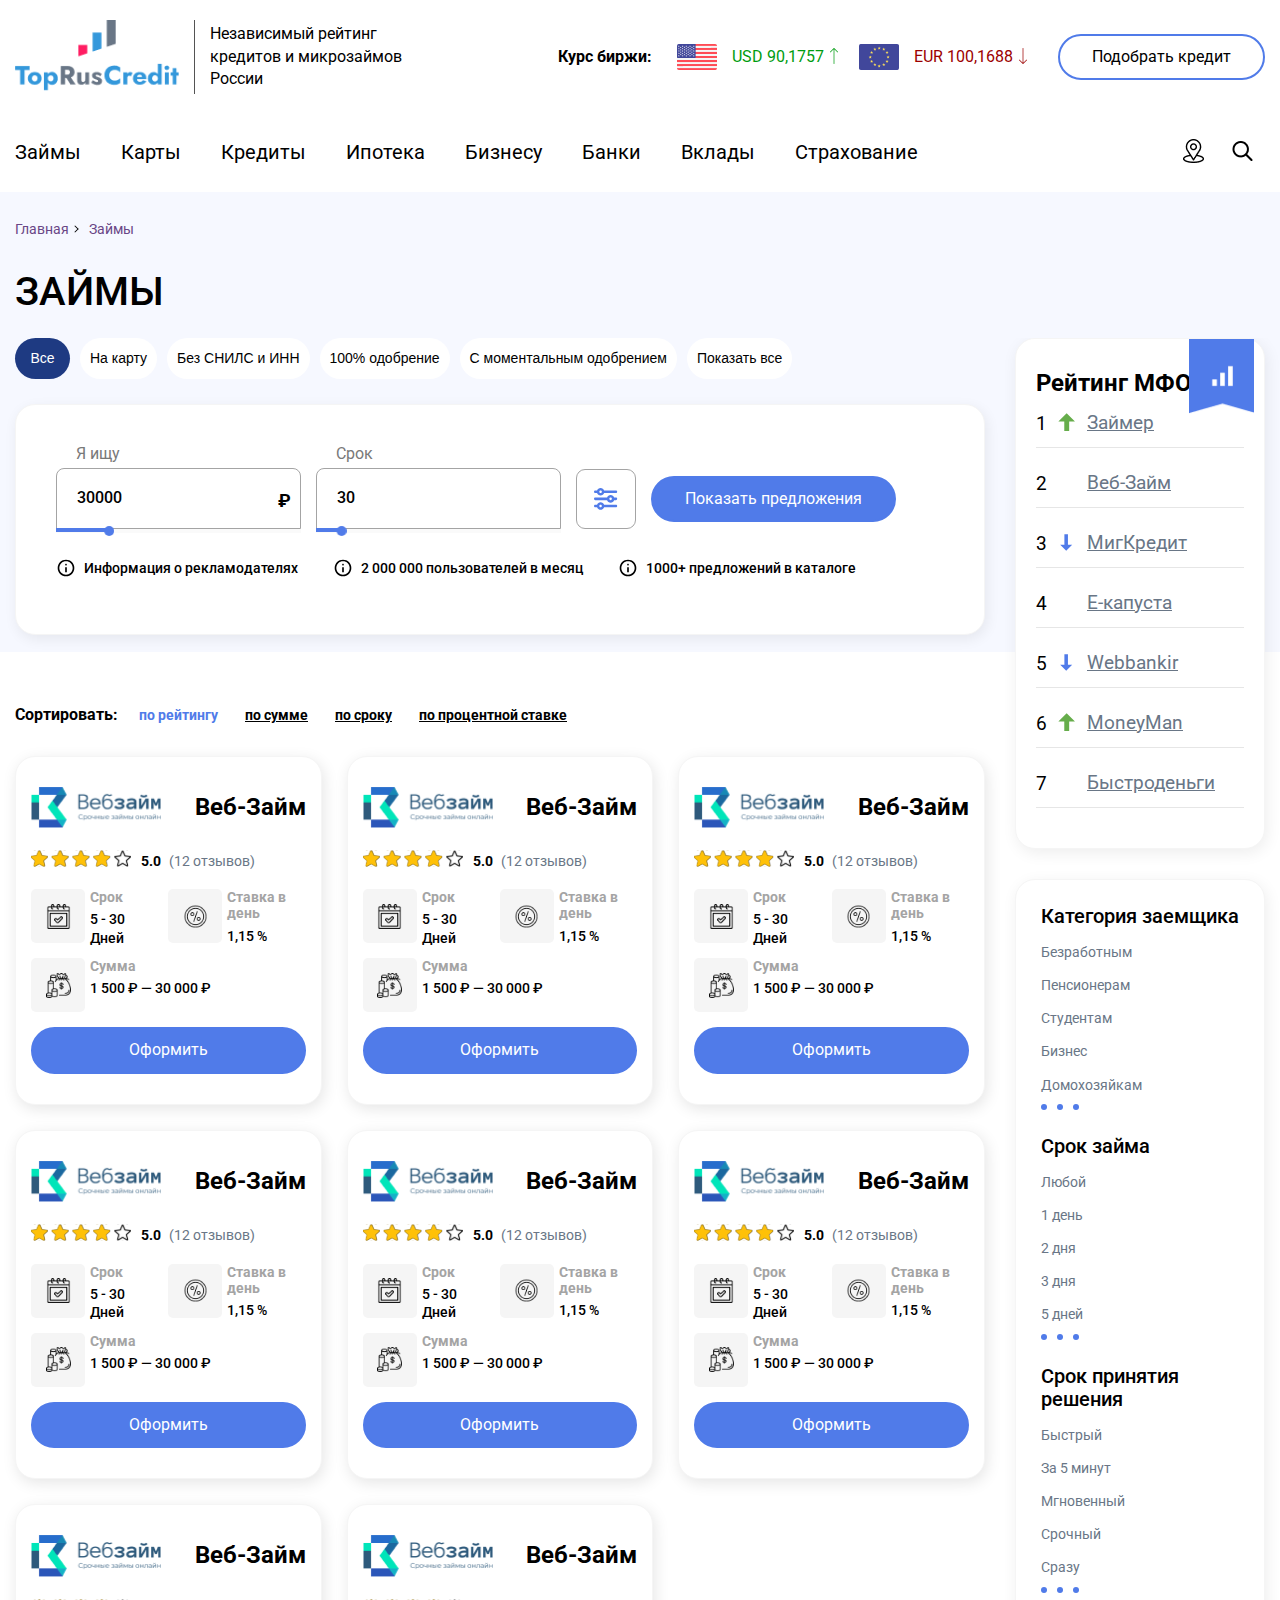
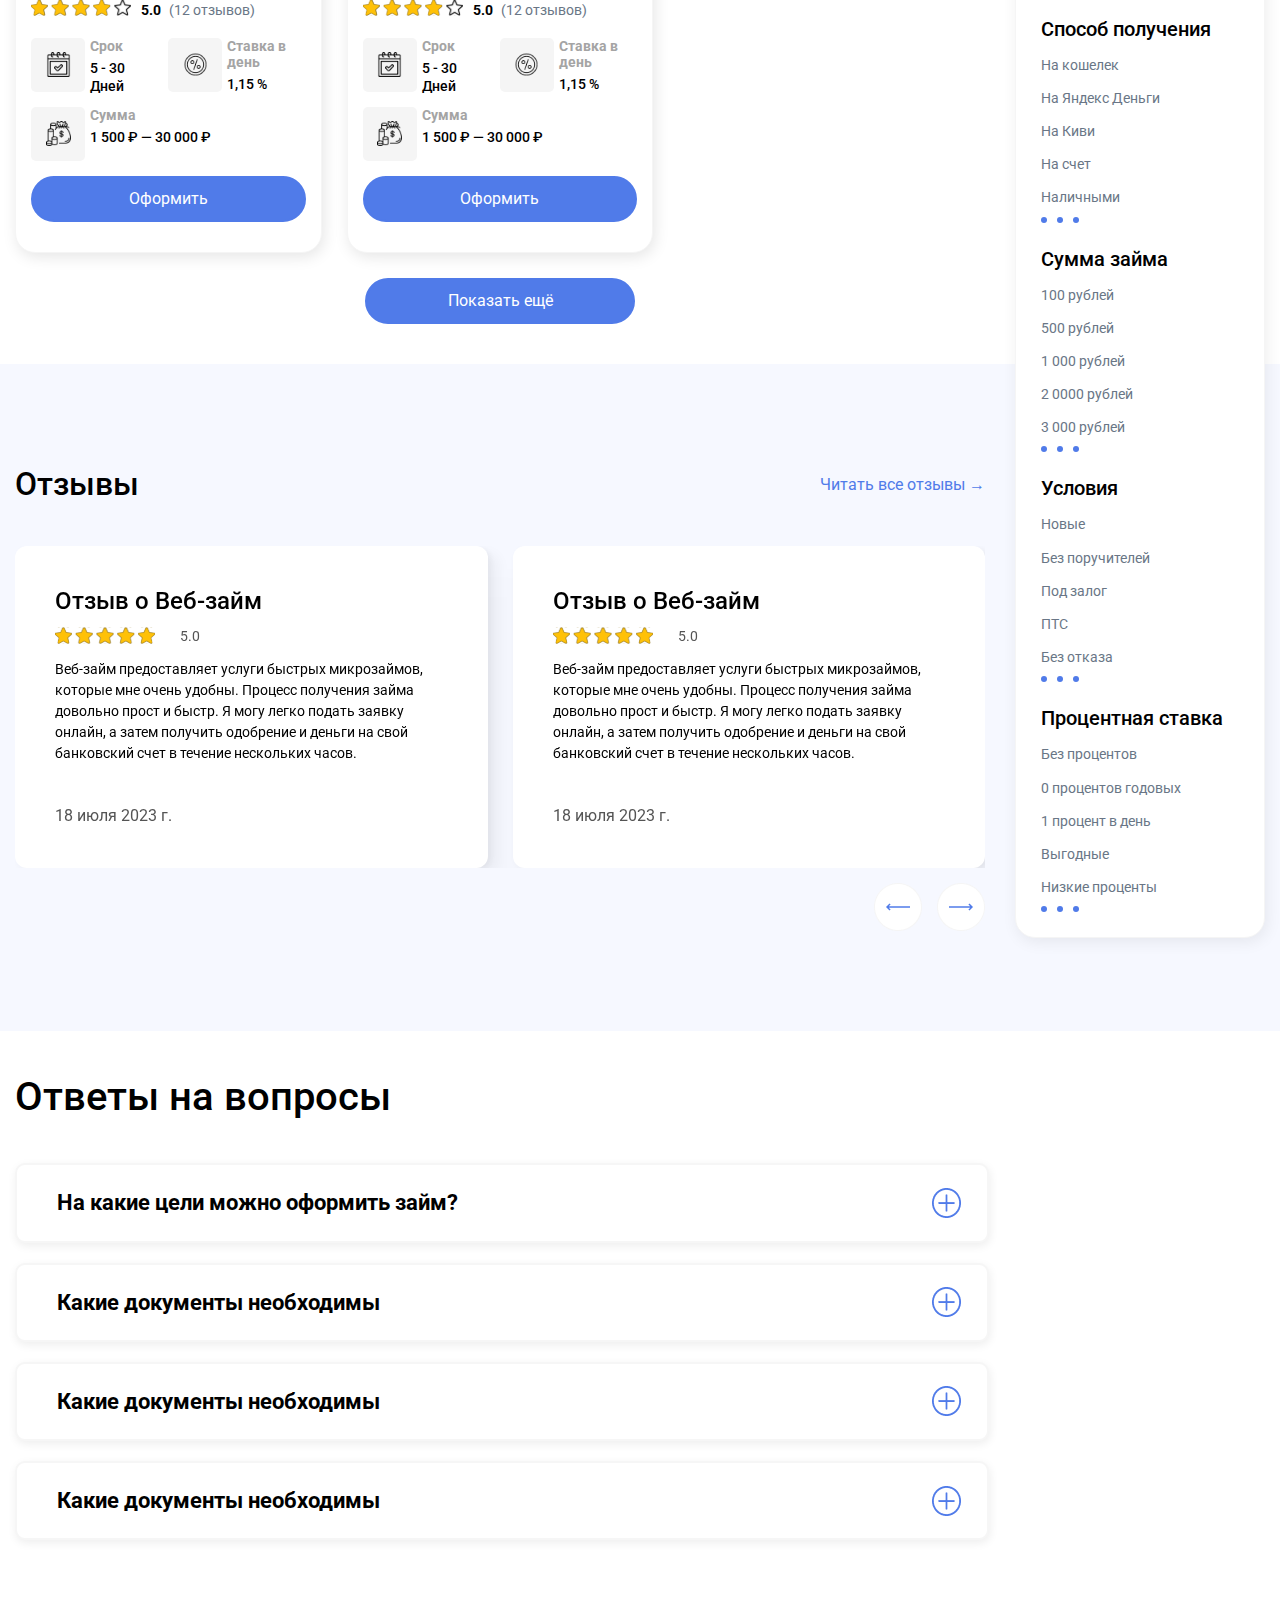
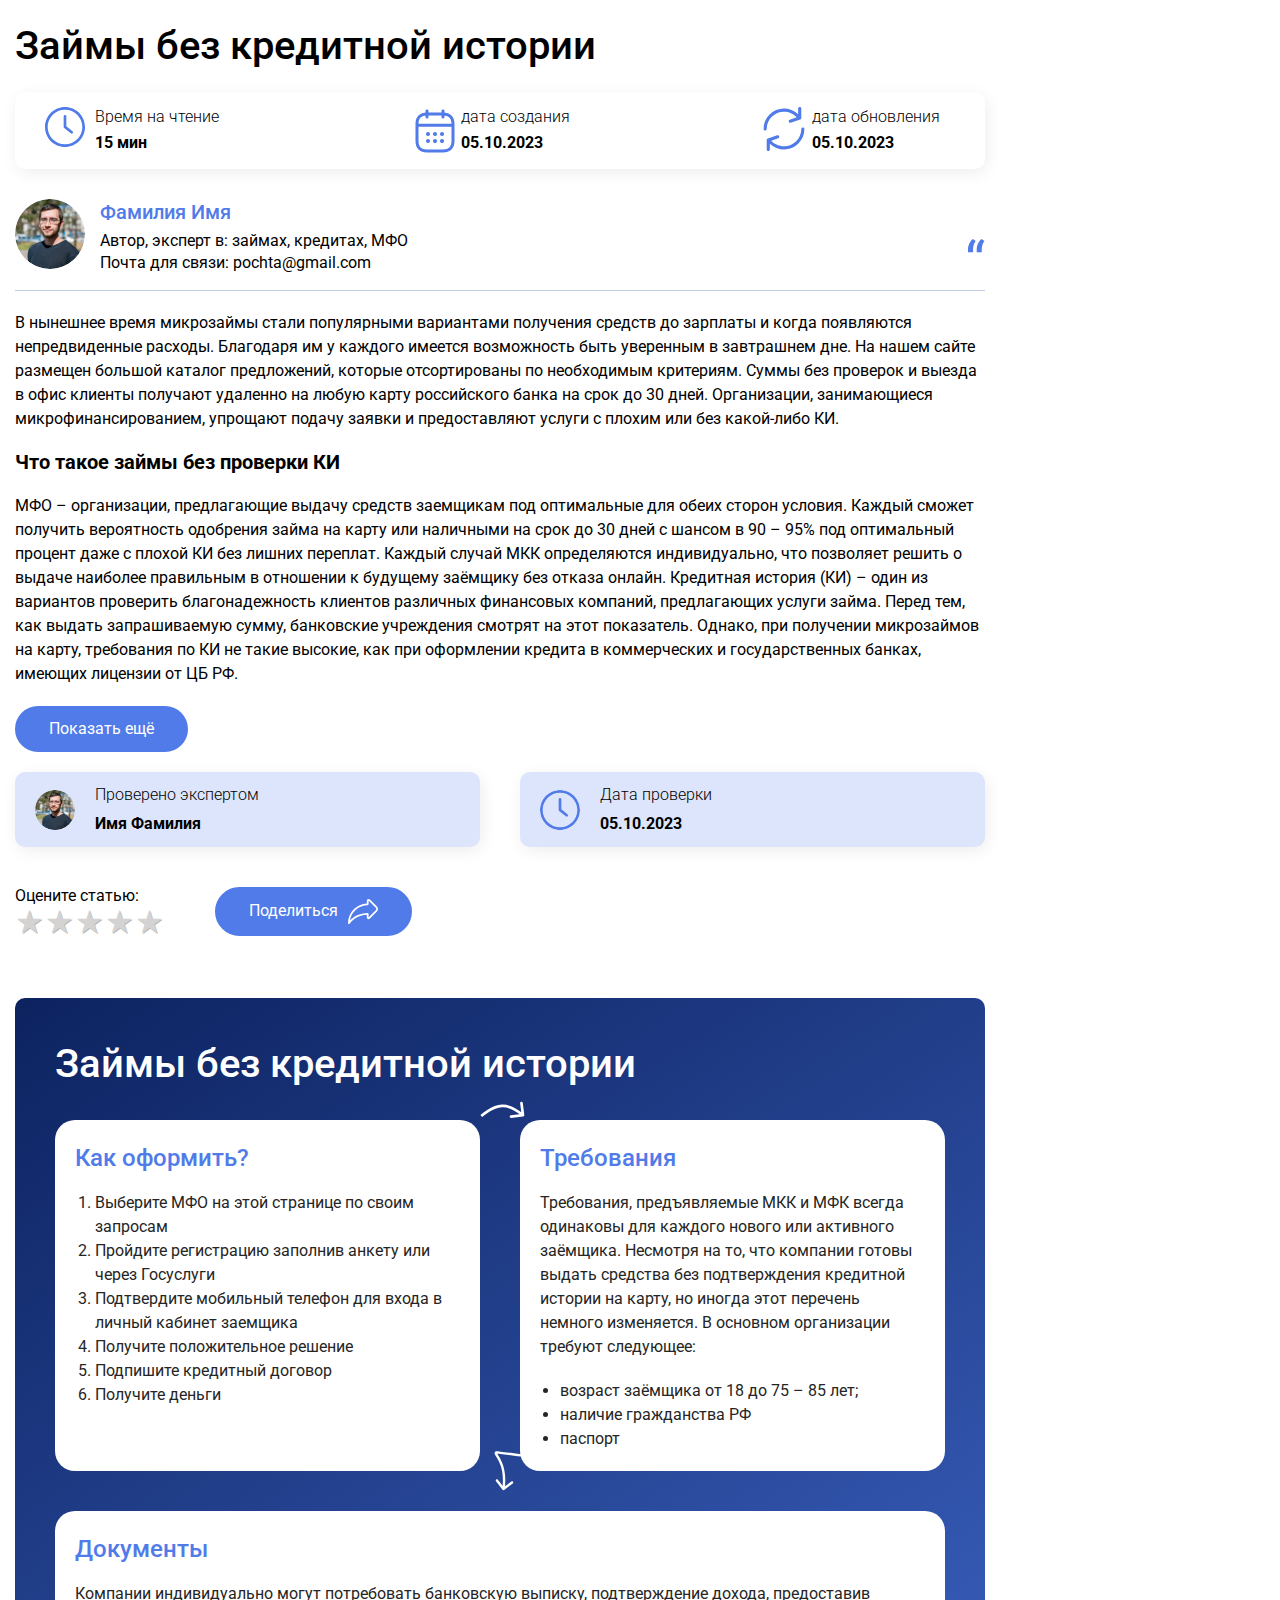
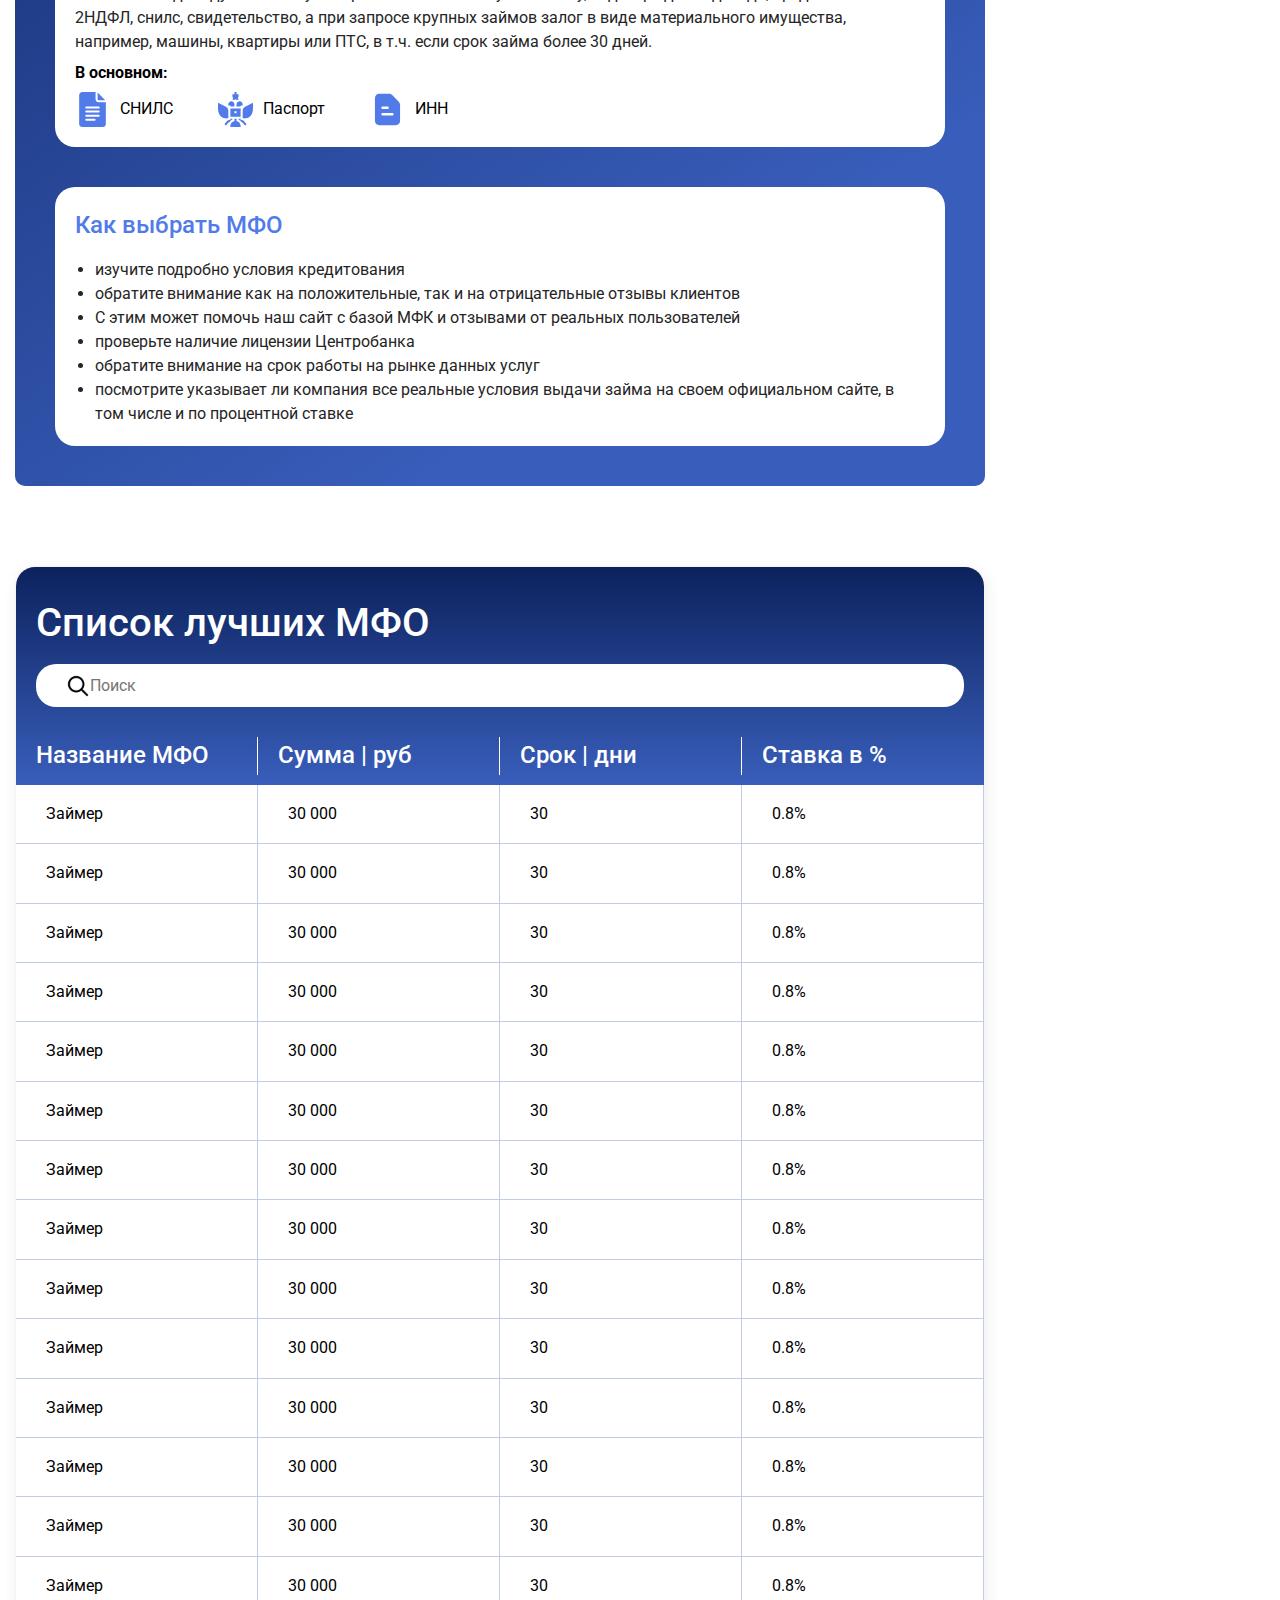
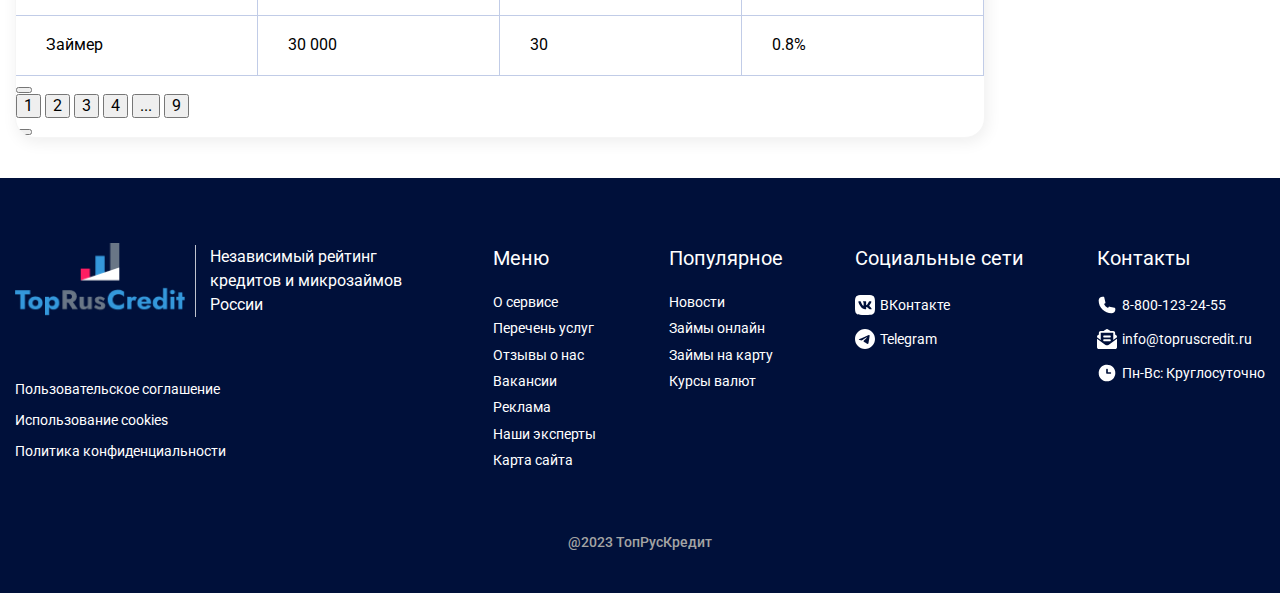
==== newspaper.html @ 99d4f461 "update" ====
<!DOCTYPE html>
<html lang="en">
  <head>
    <meta charset="UTF-8" />
    <meta name="viewport" content="width=device-width, initial-scale=1.0" />
    <link
      rel="stylesheet"
      href="assets/libs/cdn.jsdelivr.net_npm_swiper@10.3.1_swiper-bundle.min.css"
    />
    <link rel="stylesheet" href="assets/libs/nouislider.min.css">
    <link rel="stylesheet" href="style.css" />

    <title>TopRus | Project</title>
  </head>
  <body>
    <div class="wrapper">
      <header class="header">
        <div class="container">
          <div class="row header__top">
            <div class="header__title">
              <a href="#">
                <img src="assets/imgs/Image.png" alt="" />
                <span> Независимый рейтинг кредитов и микрозаймов России </span>
              </a>
            </div>
            <div class="header__money">
              <div class="text">
                <span> Курс биржи: </span>
              </div>
              <div class="items">
                <div class="item">
                  <img src="assets/imgs/usa.png" alt="" />
                  <span class="money_up"> USD 90,1757 </span>
                </div>
                <div class="item">
                  <img src="assets/imgs/euro.png" alt="" />
                  <span class="money_down"> EUR 100,1688 </span>
                </div>
              </div>
            </div>
            <div class="header__action">
              <a class="main-btn trans-btn" href="#"> Подобрать кредит </a>
            </div>
          </div>
          <div class="row header__bot">
            <div class="header__title header__mobile-title">
              <a href="#">
                <img src="assets/imgs/Image.png" alt="" />
                <span> Независимый рейтинг кредитов и микрозаймов России </span>
              </a>
            </div>
            <nav class="header__nav">
              <ul>
                <li>
                  <a href="#">Займы</a>
                </li>
                <li>
                  <a href="#">Карты</a>
                </li>
                <li>
                  <a href="#">Кредиты</a>
                </li>
                <li>
                  <a href="#">Ипотека</a>
                </li>
                <li>
                  <a href="#">Бизнесу</a>
                </li>
                <li>
                  <a href="#">Банки</a>
                </li>
                <li>
                  <a href="#">Вклады</a>
                </li>
                <li>
                  <a href="#">Страхование</a>
                </li>
              </ul>
            </nav>
            <div class="header__btns">
              <button class="location-btn">
                <img src="assets/imgs/location.png" alt="" />
              </button>
              <button class="search-btn">
                <img src="assets/imgs/search.png" alt="" />
              </button>
            </div>
            <div class="header__mobile-menu-btn">
              <button class="burger-btn">
                <span></span>
              </button>
            </div>
          </div>
          <div class="row header__search-form">
            <form
              role="search"
              method="get"
              class="search-form"
              action="<?php echo esc_url(home_url('/')); ?>"
            >
              <label>
                <input placeholder="Поиск по сайту" type="search">
                <button type="submit" class="search-btn-action"><img src="assets/imgs/search-white.svg" alt=""></button>
              </label>
            </form>
            <div id="search-results"></div>
          </div>
        </div>
        <div class="header__mobile-menu">
          <button class="close-menu"></button>
          <nav class="mobile-menu__nav">
            <ul>
              <li>
                <a href="#">Займы</a>
              </li>
              <li>
                <a href="#">Карты</a>
              </li>
              <li>
                <a href="#">Кредиты</a>
              </li>
              <li>
                <a href="#">Ипотека</a>
              </li>
              <li>
                <a href="#">Бизнесу</a>
              </li>
              <li>
                <a href="#">Банки</a>
              </li>
              <li>
                <a href="#">Вклады</a>
              </li>
              <li>
                <a href="#">Страхование</a>
              </li>
              <li>
                <a href="#">Курсы валют</a>
              </li>
              <li>
                <a href="#">Новости</a>
              </li>
              <li>
                <a href="#">Статьи</a>
              </li>
              <li>
                <a href="#">Рейтинги</a>
              </li>
              <li>
                <a href="#">Отзывы</a>
              </li>
            </ul>
          </nav>
        </div>
        <div class="header__location-pop">
          <div class="header__location-body">
            <button class="close-btn close-location"></button>
            <div class="location__header">
              <span class="current-city"> Ваш город </span>
            </div>
            <div class="location__search">
              <input
                id="cityInput"
                type="text"
                placeholder="Введите название города"
              />
              <ul id="suggestions"></ul>
            </div>

            <div class="location__list">
              <ul class="location__list-item">
                <li>Волгоград</li>
                <li>Воронеж</li>
                <li>Екатеринбург</li>
                <li>Казань</li>
                <li>Краснодар</li>
                <li>Красноярск</li>
                <li>Москва</li>
                <li>Нижний Новгород</li>
                <li>Омск</li>
                <li>Новосибирск</li>
                <li>Пермь</li>
                <li>Ростов-на-Дону</li>
                <li>Санкт-Петербург</li>
                <li>Челябинск</li>
                <li>Самара</li>
                <li>Уфа</li>
              </ul>
            </div>
          </div>
        </div>
      </header>
      <main class="main for-zaims">
        <div class="black-modal"></div>
        <div class="container">
            <div class="breadcrumbs">
                <a href="#">Главная</a>
                <a href="#">Займы</a>
            </div>
        </div>
        <div class="section-title">
            <div class="container">
                <h1>
                    ЗАЙМЫ
                </h1>
            </div>
        </div>
        <div class="wrap-body">
            <div class="container">
                <div class="content">
                    <div class="form-filter">
                        <div class="form__tabs">
                            <button class="form__item active">
                                Все
                            </button>
                            <button class="form__item">
                                На карту
                            </button>
                            <button class="form__item">
                                Без СНИЛС и ИНН
                            </button>
                            <button class="form__item">
                                100% одобрение
                            </button>
                            <button class="form__item">
                                С моментальным одобрением
                            </button>
                            
                            <button class="form__item">
                                Показать все
                            </button>
                            
                        </div>
                        <div class="form-body">
                            <form action="#">
                                <label class="sum-label">
                                    <span>Я ищу</span>
                                    <input id="sum-form" placeholder="сумма" type="text">
                                    <div class="slider-sum"></div>
                                </label>
                                <label class="date-label">
                                    <span>Срок</span>
                                    <input id="date-input" placeholder="Любой" type="text">
                                    <div class="slider-date"></div>
                                </label>
                                <label>
                                    <button class="setting-btn">
                                      <svg xmlns="http://www.w3.org/2000/svg" width="24" height="23" viewBox="0 0 24 23" fill="none">
                                        <g clip-path="url(#clip0_440_11145)">
                                          <path fill-rule="evenodd" clip-rule="evenodd" d="M10.1283 3.46366H21.9302C22.6227 3.46366 23.1841 4.03333 23.1841 4.73603C23.1841 5.43872 22.6227 6.00838 21.9302 6.00838H10.1283C9.61067 7.4893 8.21691 8.55309 6.58225 8.55309C4.9476 8.55309 3.55379 7.4893 3.03617 6.00838H1.26564C0.573123 6.00838 0.0117188 5.43872 0.0117188 4.73603C0.0117188 4.03333 0.573123 3.46366 1.26564 3.46366H3.03617C3.55383 1.98274 4.9476 0.918945 6.58225 0.918945C8.21691 0.918945 9.61067 1.98274 10.1283 3.46366ZM5.32961 4.73657C5.32961 5.43815 5.89211 6.00894 6.58352 6.00894C7.27493 6.00894 7.83744 5.43815 7.83744 4.73657C7.83744 4.03499 7.27493 3.46421 6.58352 3.46421C5.89211 3.46421 5.32961 4.03499 5.32961 4.73657ZM10.1283 17.7142H21.9302C22.6227 17.7142 23.1841 18.2839 23.1841 18.9866C23.1841 19.6894 22.6227 20.2589 21.9302 20.2589H10.1283C9.61067 21.7399 8.21691 22.8037 6.58225 22.8037C4.9476 22.8037 3.55379 21.7399 3.03617 20.2589H1.26564C0.573123 20.2589 0.0117188 19.6894 0.0117188 18.9866C0.0117188 18.2839 0.573123 17.7142 1.26564 17.7142H3.03617C3.55383 16.2334 4.9476 15.1696 6.58225 15.1696C8.21691 15.1696 9.61071 16.2334 10.1283 17.7142ZM5.32961 18.9869C5.32961 19.6884 5.89211 20.2592 6.58352 20.2592C7.27493 20.2592 7.83744 19.6884 7.83744 18.9869C7.83744 18.2852 7.27493 17.7145 6.58352 17.7145C5.89211 17.7145 5.32961 18.2852 5.32961 18.9869ZM21.9302 10.5891H20.1597C19.642 9.10812 18.2483 8.04433 16.6136 8.04433C14.9789 8.04433 13.5852 9.10812 13.0675 10.5891H1.26564C0.573123 10.5891 0.0117188 11.1587 0.0117188 11.8614C0.0117188 12.5641 0.573123 13.1338 1.26564 13.1338H13.0675C13.5851 14.6147 14.9789 15.6784 16.6136 15.6784C18.2483 15.6784 19.642 14.6147 20.1597 13.1338H21.9302C22.6227 13.1338 23.1841 12.5641 23.1841 11.8614C23.1841 11.1587 22.6227 10.5891 21.9302 10.5891ZM16.6148 13.134C15.9234 13.134 15.3608 12.5632 15.3608 11.8616C15.3608 11.16 15.9234 10.5893 16.6148 10.5893C17.3062 10.5893 17.8687 11.16 17.8687 11.8616C17.8687 12.5632 17.3062 13.134 16.6148 13.134Z" />
                                        </g>
                                        <defs>
                                          <clipPath id="clip0_440_11145">
                                            <rect width="24" height="23" fill="white"/>
                                          </clipPath>
                                        </defs>
                                      </svg>
                                    </button>
                                </label>
                                <label>
                                    <button class="main-btn blue-btn">Показать предложения</button>
                                </label>
                             </form>
                             <div class="items">
                                <ul>
                                    <li>
                                      <svg xmlns="http://www.w3.org/2000/svg" width="24" height="24" viewBox="0 0 24 24" fill="none">
                                        <path d="M11 17H13V11H11V17ZM12 9C12.2833 9 12.521 8.904 12.713 8.712C12.905 8.52 13.0007 8.28267 13 8C13 7.71667 12.904 7.479 12.712 7.287C12.52 7.095 12.2827 6.99933 12 7C11.7167 7 11.479 7.096 11.287 7.288C11.095 7.48 10.9993 7.71733 11 8C11 8.28333 11.096 8.521 11.288 8.713C11.48 8.905 11.7173 9.00067 12 9ZM12 22C10.6167 22 9.31667 21.7373 8.1 21.212C6.88333 20.6867 5.825 19.9743 4.925 19.075C4.025 18.175 3.31267 17.1167 2.788 15.9C2.26333 14.6833 2.00067 13.3833 2 12C2 10.6167 2.26267 9.31667 2.788 8.1C3.31333 6.88333 4.02567 5.825 4.925 4.925C5.825 4.025 6.88333 3.31267 8.1 2.788C9.31667 2.26333 10.6167 2.00067 12 2C13.3833 2 14.6833 2.26267 15.9 2.788C17.1167 3.31333 18.175 4.02567 19.075 4.925C19.975 5.825 20.6877 6.88333 21.213 8.1C21.7383 9.31667 22.0007 10.6167 22 12C22 13.3833 21.7373 14.6833 21.212 15.9C20.6867 17.1167 19.9743 18.175 19.075 19.075C18.175 19.975 17.1167 20.6877 15.9 21.213C14.6833 21.7383 13.3833 22.0007 12 22ZM12 20C14.2333 20 16.125 19.225 17.675 17.675C19.225 16.125 20 14.2333 20 12C20 9.76667 19.225 7.875 17.675 6.325C16.125 4.775 14.2333 4 12 4C9.76667 4 7.875 4.775 6.325 6.325C4.775 7.875 4 9.76667 4 12C4 14.2333 4.775 16.125 6.325 17.675C7.875 19.225 9.76667 20 12 20Z" fill="black"/>
                                        </svg><span>Информация о рекламодателях </span>
                                    </li>
                                    <li>
                                      <svg xmlns="http://www.w3.org/2000/svg" width="24" height="24" viewBox="0 0 24 24" fill="none">
                                        <path d="M11 17H13V11H11V17ZM12 9C12.2833 9 12.521 8.904 12.713 8.712C12.905 8.52 13.0007 8.28267 13 8C13 7.71667 12.904 7.479 12.712 7.287C12.52 7.095 12.2827 6.99933 12 7C11.7167 7 11.479 7.096 11.287 7.288C11.095 7.48 10.9993 7.71733 11 8C11 8.28333 11.096 8.521 11.288 8.713C11.48 8.905 11.7173 9.00067 12 9ZM12 22C10.6167 22 9.31667 21.7373 8.1 21.212C6.88333 20.6867 5.825 19.9743 4.925 19.075C4.025 18.175 3.31267 17.1167 2.788 15.9C2.26333 14.6833 2.00067 13.3833 2 12C2 10.6167 2.26267 9.31667 2.788 8.1C3.31333 6.88333 4.02567 5.825 4.925 4.925C5.825 4.025 6.88333 3.31267 8.1 2.788C9.31667 2.26333 10.6167 2.00067 12 2C13.3833 2 14.6833 2.26267 15.9 2.788C17.1167 3.31333 18.175 4.02567 19.075 4.925C19.975 5.825 20.6877 6.88333 21.213 8.1C21.7383 9.31667 22.0007 10.6167 22 12C22 13.3833 21.7373 14.6833 21.212 15.9C20.6867 17.1167 19.9743 18.175 19.075 19.075C18.175 19.975 17.1167 20.6877 15.9 21.213C14.6833 21.7383 13.3833 22.0007 12 22ZM12 20C14.2333 20 16.125 19.225 17.675 17.675C19.225 16.125 20 14.2333 20 12C20 9.76667 19.225 7.875 17.675 6.325C16.125 4.775 14.2333 4 12 4C9.76667 4 7.875 4.775 6.325 6.325C4.775 7.875 4 9.76667 4 12C4 14.2333 4.775 16.125 6.325 17.675C7.875 19.225 9.76667 20 12 20Z" fill="black"/>
                                        </svg><span>2 000 000 пользователей в месяц</span>
                                    </li>
                                    <li>
                                      <svg xmlns="http://www.w3.org/2000/svg" width="24" height="24" viewBox="0 0 24 24" fill="none">
                                        <path d="M11 17H13V11H11V17ZM12 9C12.2833 9 12.521 8.904 12.713 8.712C12.905 8.52 13.0007 8.28267 13 8C13 7.71667 12.904 7.479 12.712 7.287C12.52 7.095 12.2827 6.99933 12 7C11.7167 7 11.479 7.096 11.287 7.288C11.095 7.48 10.9993 7.71733 11 8C11 8.28333 11.096 8.521 11.288 8.713C11.48 8.905 11.7173 9.00067 12 9ZM12 22C10.6167 22 9.31667 21.7373 8.1 21.212C6.88333 20.6867 5.825 19.9743 4.925 19.075C4.025 18.175 3.31267 17.1167 2.788 15.9C2.26333 14.6833 2.00067 13.3833 2 12C2 10.6167 2.26267 9.31667 2.788 8.1C3.31333 6.88333 4.02567 5.825 4.925 4.925C5.825 4.025 6.88333 3.31267 8.1 2.788C9.31667 2.26333 10.6167 2.00067 12 2C13.3833 2 14.6833 2.26267 15.9 2.788C17.1167 3.31333 18.175 4.02567 19.075 4.925C19.975 5.825 20.6877 6.88333 21.213 8.1C21.7383 9.31667 22.0007 10.6167 22 12C22 13.3833 21.7373 14.6833 21.212 15.9C20.6867 17.1167 19.9743 18.175 19.075 19.075C18.175 19.975 17.1167 20.6877 15.9 21.213C14.6833 21.7383 13.3833 22.0007 12 22ZM12 20C14.2333 20 16.125 19.225 17.675 17.675C19.225 16.125 20 14.2333 20 12C20 9.76667 19.225 7.875 17.675 6.325C16.125 4.775 14.2333 4 12 4C9.76667 4 7.875 4.775 6.325 6.325C4.775 7.875 4 9.76667 4 12C4 14.2333 4.775 16.125 6.325 17.675C7.875 19.225 9.76667 20 12 20Z" fill="black"/>
                                        </svg><span>1000+ предложений в каталоге</span>
                                    </li>
                                </ul>
                             </div>
                             <div class="mobile-filter-btns">
                                <div class="item-btn">
                                  <button class="setting-popup"><svg xmlns="http://www.w3.org/2000/svg" width="24" height="23" viewBox="0 0 24 23" fill="none">
                                    <path fill-rule="evenodd" clip-rule="evenodd" d="M10.1274 3.46366H21.9292C22.6217 3.46366 23.1831 4.03333 23.1831 4.73603C23.1831 5.43872 22.6217 6.00838 21.9292 6.00838H10.1274C9.60969 7.4893 8.21593 8.55309 6.58127 8.55309C4.94662 8.55309 3.55281 7.4893 3.03519 6.00838H1.26466C0.572147 6.00838 0.0107422 5.43872 0.0107422 4.73603C0.0107422 4.03333 0.572147 3.46366 1.26466 3.46366H3.03519C3.55286 1.98274 4.94662 0.918945 6.58127 0.918945C8.21593 0.918945 9.60969 1.98274 10.1274 3.46366ZM5.32863 4.73657C5.32863 5.43815 5.89113 6.00894 6.58255 6.00894C7.27396 6.00894 7.83646 5.43815 7.83646 4.73657C7.83646 4.03499 7.27396 3.46421 6.58255 3.46421C5.89113 3.46421 5.32863 4.03499 5.32863 4.73657ZM10.1274 17.7142H21.9292C22.6217 17.7142 23.1831 18.2839 23.1831 18.9866C23.1831 19.6894 22.6217 20.2589 21.9292 20.2589H10.1274C9.60969 21.7399 8.21593 22.8037 6.58127 22.8037C4.94662 22.8037 3.55281 21.7399 3.03519 20.2589H1.26466C0.572147 20.2589 0.0107422 19.6894 0.0107422 18.9866C0.0107422 18.2839 0.572147 17.7142 1.26466 17.7142H3.03519C3.55286 16.2334 4.94662 15.1696 6.58127 15.1696C8.21593 15.1696 9.60974 16.2334 10.1274 17.7142ZM5.32863 18.9869C5.32863 19.6884 5.89113 20.2592 6.58255 20.2592C7.27396 20.2592 7.83646 19.6884 7.83646 18.9869C7.83646 18.2852 7.27396 17.7145 6.58255 17.7145C5.89113 17.7145 5.32863 18.2852 5.32863 18.9869ZM21.9292 10.5891H20.1587C19.641 9.10812 18.2473 8.04433 16.6127 8.04433C14.978 8.04433 13.5842 9.10812 13.0665 10.5891H1.26466C0.572147 10.5891 0.0107422 11.1587 0.0107422 11.8614C0.0107422 12.5641 0.572147 13.1338 1.26466 13.1338H13.0665C13.5842 14.6147 14.978 15.6784 16.6127 15.6784C18.2473 15.6784 19.641 14.6147 20.1587 13.1338H21.9292C22.6217 13.1338 23.1831 12.5641 23.1831 11.8614C23.1831 11.1587 22.6217 10.5891 21.9292 10.5891ZM16.6138 13.134C15.9224 13.134 15.3599 12.5632 15.3599 11.8616C15.3599 11.16 15.9224 10.5893 16.6138 10.5893C17.3053 10.5893 17.8677 11.16 17.8677 11.8616C17.8677 12.5632 17.3053 13.134 16.6138 13.134Z" fill="#507BE9"/>
                                  </svg>Подорать займ</button>
                                  
                                </div>
                                <div class="item-btn">
                                  <button class="sort sort-rating">По рейтингу <svg xmlns="http://www.w3.org/2000/svg" width="24" height="24" viewBox="0 0 24 24" fill="none">
                                    <path d="M1.50469 3.00977H22.4906C23.3203 3.00977 23.9953 3.68477 23.9953 4.51445C23.9953 5.34414 23.3203 6.01914 22.4906 6.01914H1.50469C0.675 6.02383 0 5.34883 0 4.51445C0 3.68477 0.675 3.00977 1.50469 3.00977ZM1.50469 10.4957H14.8969C15.7266 10.4957 16.4016 11.1707 16.4016 12.0004C16.4016 12.8301 15.7266 13.5051 14.8969 13.5051H1.50469C0.675 13.5051 0 12.8301 0 12.0004C0 11.1707 0.675 10.4957 1.50469 10.4957ZM1.50469 17.977H7.30313C8.13281 17.977 8.80781 18.652 8.80781 19.4816C8.80781 20.3113 8.13281 20.9863 7.30313 20.9863H1.50469C0.675 20.991 0 20.316 0 19.4863C0 18.652 0.675 17.977 1.50469 17.977Z" fill="#507BE9"/>
                                  </svg></button>
                                  <ul class="setting-list-mobile">
                                    <li>
                                      <button class="setting-popup-list-btn">
                                        По рейтингу
                                      </button>
                                    </li>
                                    <li>
                                      <button class="setting-popup-list-btn">
                                        По сумме
                                      </button>
                                    </li>
                                    <li>
                                      <button class="setting-popup-list-btn">
                                        По сроку
                                      </button>
                                     
                                    </li>
                                    <li>
                                      <button class="setting-popup-list-btn">
                                        по процентной ставке
                                      </button>
                                    </li>
                                  </ul>
                                </div>
                                <div class="item-btn">
                                  <button class="filter-category">Категории <svg xmlns="http://www.w3.org/2000/svg" width="24" height="23" viewBox="0 0 24 23" fill="none">
                                    <path fill-rule="evenodd" clip-rule="evenodd" d="M10.1166 3.54471H21.9185C22.6109 3.54471 23.1724 4.11438 23.1724 4.81708C23.1724 5.51978 22.6109 6.08944 21.9185 6.08944H10.1166C9.59895 7.57035 8.20519 8.63415 6.57053 8.63415C4.93588 8.63415 3.54207 7.57035 3.02445 6.08944H1.25392C0.561404 6.08944 0 5.51978 0 4.81708C0 4.11438 0.561404 3.54471 1.25392 3.54471H3.02445C3.54211 2.06379 4.93588 1 6.57053 1C8.20519 1 9.59895 2.06379 10.1166 3.54471ZM5.31789 4.81762C5.31789 5.5192 5.88039 6.08999 6.5718 6.08999C7.26321 6.08999 7.82572 5.5192 7.82572 4.81762C7.82572 4.11604 7.26321 3.54527 6.5718 3.54527C5.88039 3.54527 5.31789 4.11604 5.31789 4.81762ZM10.1166 17.7953H21.9185C22.6109 17.7953 23.1724 18.365 23.1724 19.0676C23.1724 19.7704 22.6109 20.34 21.9185 20.34H10.1166C9.59895 21.8209 8.20519 22.8847 6.57053 22.8847C4.93588 22.8847 3.54207 21.8209 3.02445 20.34H1.25392C0.561404 20.34 0 19.7704 0 19.0676C0 18.365 0.561404 17.7953 1.25392 17.7953H3.02445C3.54211 16.3145 4.93588 15.2507 6.57053 15.2507C8.20519 15.2507 9.59899 16.3145 10.1166 17.7953ZM5.31789 19.0679C5.31789 19.7694 5.88039 20.3403 6.5718 20.3403C7.26321 20.3403 7.82572 19.7694 7.82572 19.0679C7.82572 18.3663 7.26321 17.7956 6.5718 17.7956C5.88039 17.7956 5.31789 18.3663 5.31789 19.0679ZM21.9185 10.6701H20.148C19.6303 9.18918 18.2366 8.12538 16.6019 8.12538C14.9672 8.12538 13.5735 9.18918 13.0558 10.6701H1.25392C0.561404 10.6701 0 11.2398 0 11.9425C0 12.6452 0.561404 13.2148 1.25392 13.2148H13.0558C13.5734 14.6957 14.9672 15.7595 16.6019 15.7595C18.2366 15.7595 19.6303 14.6957 20.148 13.2148H21.9185C22.6109 13.2148 23.1724 12.6452 23.1724 11.9425C23.1724 11.2398 22.6109 10.6701 21.9185 10.6701ZM16.603 13.215C15.9117 13.215 15.3491 12.6443 15.3491 11.9427C15.3491 11.2411 15.9117 10.6703 16.603 10.6703C17.2945 10.6703 17.857 11.2411 17.857 11.9427C17.857 12.6443 17.2945 13.215 16.603 13.215Z" fill="#507BE9"/>
                                  </svg></button>
                                </div>
                             </div>
                        </div>
                    </div>
                     <section class="allitems">
                      <div class="allitems__sort">
                        <span>
                          Сортировать:
                        </span>
                        <button class="active sort-btn">
                          по рейтингу
                        </button>
                        <button class="sort-btn">
                          по сумме
                        </button>
                        <button class="sort-btn">
                          по сроку
                        </button>
                        <button class="sort-btn">
                          по процентной ставке
                        </button>
                      </div>
                      <div class="allitems__body">
                        <article class="allitems__item">
                          <a href="#" class="allitems__item-head">
                              <div class="img">
                                <img src="assets/imgs/prod.png" alt="">
                              </div> 
                              <div class="name">
                                <h2>
                                  Веб-Займ
                                </h2>
                              </div>
                          </a>
                          <div class="rating">
                            <div class="stars stars-4">
                            </div>
                            <div class="valuble">
                              <span>5.0</span>
                              <a href="#">(12 отзывов)</a>
                            </div>
                          </div>
                          <div class="params">
                            <div class="param">
                              <div class="img">
                                <img src="assets/imgs/p1.png" alt="">
                              </div>
                              <div class="text">
                                <span>Срок</span>
                                <span>5 - 30 Дней</span>
                              </div>
                            </div>
                            <div class="param">
                              <div class="img">
                                <img src="assets/imgs/p2.png" alt="">
                              </div>
                              <div class="text">
                                <span>Ставка в день</span>
                                <span>1,15 %</span>
                              </div>
                            </div>
                            <div class="param">
                              <div class="img">
                                <img src="assets/imgs/p3.png" alt="">
                              </div>
                              <div class="text">
                                <span>Сумма</span>
                                <span>1 500 ₽ — 30 000 ₽</span>
                              </div>
                            </div>
                          </div>
                          <div class="action">
                            <a class="main-btn blue-btn" href="#">
                              Оформить
                            </a>
                          </div>
                        </article>
                        <article class="allitems__item">
                          <a href="#" class="allitems__item-head">
                              <div class="img">
                                <img src="assets/imgs/prod.png" alt="">
                              </div> 
                              <div class="name">
                                <h2>
                                  Веб-Займ
                                </h2>
                              </div>
                          </a>
                          <div class="rating">
                            <div class="stars stars-4">
                            </div>
                            <div class="valuble">
                              <span>5.0</span>
                              <a href="#">(12 отзывов)</a>
                            </div>
                          </div>
                          <div class="params">
                            <div class="param">
                              <div class="img">
                                <img src="assets/imgs/p1.png" alt="">
                              </div>
                              <div class="text">
                                <span>Срок</span>
                                <span>5 - 30 Дней</span>
                              </div>
                            </div>
                            <div class="param">
                              <div class="img">
                                <img src="assets/imgs/p2.png" alt="">
                              </div>
                              <div class="text">
                                <span>Ставка в день</span>
                                <span>1,15 %</span>
                              </div>
                            </div>
                            <div class="param">
                              <div class="img">
                                <img src="assets/imgs/p3.png" alt="">
                              </div>
                              <div class="text">
                                <span>Сумма</span>
                                <span>1 500 ₽ — 30 000 ₽</span>
                              </div>
                            </div>
                          </div>
                          <div class="action">
                            <a class="main-btn blue-btn" href="#">
                              Оформить
                            </a>
                          </div>
                        </article>
                        <article class="allitems__item">
                          <a href="#" class="allitems__item-head">
                              <div class="img">
                                <img src="assets/imgs/prod.png" alt="">
                              </div> 
                              <div class="name">
                                <h2>
                                  Веб-Займ
                                </h2>
                              </div>
                          </a>
                          <div class="rating">
                            <div class="stars stars-4">
                            </div>
                            <div class="valuble">
                              <span>5.0</span>
                              <a href="#">(12 отзывов)</a>
                            </div>
                          </div>
                          <div class="params">
                            <div class="param">
                              <div class="img">
                                <img src="assets/imgs/p1.png" alt="">
                              </div>
                              <div class="text">
                                <span>Срок</span>
                                <span>5 - 30 Дней</span>
                              </div>
                            </div>
                            <div class="param">
                              <div class="img">
                                <img src="assets/imgs/p2.png" alt="">
                              </div>
                              <div class="text">
                                <span>Ставка в день</span>
                                <span>1,15 %</span>
                              </div>
                            </div>
                            <div class="param">
                              <div class="img">
                                <img src="assets/imgs/p3.png" alt="">
                              </div>
                              <div class="text">
                                <span>Сумма</span>
                                <span>1 500 ₽ — 30 000 ₽</span>
                              </div>
                            </div>
                          </div>
                          <div class="action">
                            <a class="main-btn blue-btn" href="#">
                              Оформить
                            </a>
                          </div>
                        </article>
                        <article class="allitems__item">
                          <a href="#" class="allitems__item-head">
                              <div class="img">
                                <img src="assets/imgs/prod.png" alt="">
                              </div> 
                              <div class="name">
                                <h2>
                                  Веб-Займ
                                </h2>
                              </div>
                          </a>
                          <div class="rating">
                            <div class="stars stars-4">
                            </div>
                            <div class="valuble">
                              <span>5.0</span>
                              <a href="#">(12 отзывов)</a>
                            </div>
                          </div>
                          <div class="params">
                            <div class="param">
                              <div class="img">
                                <img src="assets/imgs/p1.png" alt="">
                              </div>
                              <div class="text">
                                <span>Срок</span>
                                <span>5 - 30 Дней</span>
                              </div>
                            </div>
                            <div class="param">
                              <div class="img">
                                <img src="assets/imgs/p2.png" alt="">
                              </div>
                              <div class="text">
                                <span>Ставка в день</span>
                                <span>1,15 %</span>
                              </div>
                            </div>
                            <div class="param">
                              <div class="img">
                                <img src="assets/imgs/p3.png" alt="">
                              </div>
                              <div class="text">
                                <span>Сумма</span>
                                <span>1 500 ₽ — 30 000 ₽</span>
                              </div>
                            </div>
                          </div>
                          <div class="action">
                            <a class="main-btn blue-btn" href="#">
                              Оформить
                            </a>
                          </div>
                        </article>
                        <article class="allitems__item">
                          <a href="#" class="allitems__item-head">
                              <div class="img">
                                <img src="assets/imgs/prod.png" alt="">
                              </div> 
                              <div class="name">
                                <h2>
                                  Веб-Займ
                                </h2>
                              </div>
                          </a>
                          <div class="rating">
                            <div class="stars stars-4">
                            </div>
                            <div class="valuble">
                              <span>5.0</span>
                              <a href="#">(12 отзывов)</a>
                            </div>
                          </div>
                          <div class="params">
                            <div class="param">
                              <div class="img">
                                <img src="assets/imgs/p1.png" alt="">
                              </div>
                              <div class="text">
                                <span>Срок</span>
                                <span>5 - 30 Дней</span>
                              </div>
                            </div>
                            <div class="param">
                              <div class="img">
                                <img src="assets/imgs/p2.png" alt="">
                              </div>
                              <div class="text">
                                <span>Ставка в день</span>
                                <span>1,15 %</span>
                              </div>
                            </div>
                            <div class="param">
                              <div class="img">
                                <img src="assets/imgs/p3.png" alt="">
                              </div>
                              <div class="text">
                                <span>Сумма</span>
                                <span>1 500 ₽ — 30 000 ₽</span>
                              </div>
                            </div>
                          </div>
                          <div class="action">
                            <a class="main-btn blue-btn" href="#">
                              Оформить
                            </a>
                          </div>
                        </article>
                        <article class="allitems__item">
                          <a href="#" class="allitems__item-head">
                              <div class="img">
                                <img src="assets/imgs/prod.png" alt="">
                              </div> 
                              <div class="name">
                                <h2>
                                  Веб-Займ
                                </h2>
                              </div>
                          </a>
                          <div class="rating">
                            <div class="stars stars-4">
                            </div>
                            <div class="valuble">
                              <span>5.0</span>
                              <a href="#">(12 отзывов)</a>
                            </div>
                          </div>
                          <div class="params">
                            <div class="param">
                              <div class="img">
                                <img src="assets/imgs/p1.png" alt="">
                              </div>
                              <div class="text">
                                <span>Срок</span>
                                <span>5 - 30 Дней</span>
                              </div>
                            </div>
                            <div class="param">
                              <div class="img">
                                <img src="assets/imgs/p2.png" alt="">
                              </div>
                              <div class="text">
                                <span>Ставка в день</span>
                                <span>1,15 %</span>
                              </div>
                            </div>
                            <div class="param">
                              <div class="img">
                                <img src="assets/imgs/p3.png" alt="">
                              </div>
                              <div class="text">
                                <span>Сумма</span>
                                <span>1 500 ₽ — 30 000 ₽</span>
                              </div>
                            </div>
                          </div>
                          <div class="action">
                            <a class="main-btn blue-btn" href="#">
                              Оформить
                            </a>
                          </div>
                        </article>
                        <article class="allitems__item">
                          <a href="#" class="allitems__item-head">
                              <div class="img">
                                <img src="assets/imgs/prod.png" alt="">
                              </div> 
                              <div class="name">
                                <h2>
                                  Веб-Займ
                                </h2>
                              </div>
                          </a>
                          <div class="rating">
                            <div class="stars stars-4">
                            </div>
                            <div class="valuble">
                              <span>5.0</span>
                              <a href="#">(12 отзывов)</a>
                            </div>
                          </div>
                          <div class="params">
                            <div class="param">
                              <div class="img">
                                <img src="assets/imgs/p1.png" alt="">
                              </div>
                              <div class="text">
                                <span>Срок</span>
                                <span>5 - 30 Дней</span>
                              </div>
                            </div>
                            <div class="param">
                              <div class="img">
                                <img src="assets/imgs/p2.png" alt="">
                              </div>
                              <div class="text">
                                <span>Ставка в день</span>
                                <span>1,15 %</span>
                              </div>
                            </div>
                            <div class="param">
                              <div class="img">
                                <img src="assets/imgs/p3.png" alt="">
                              </div>
                              <div class="text">
                                <span>Сумма</span>
                                <span>1 500 ₽ — 30 000 ₽</span>
                              </div>
                            </div>
                          </div>
                          <div class="action">
                            <a class="main-btn blue-btn" href="#">
                              Оформить
                            </a>
                          </div>
                        </article>
                        <article class="allitems__item">
                          <a href="#" class="allitems__item-head">
                              <div class="img">
                                <img src="assets/imgs/prod.png" alt="">
                              </div> 
                              <div class="name">
                                <h2>
                                  Веб-Займ
                                </h2>
                              </div>
                          </a>
                          <div class="rating">
                            <div class="stars stars-4">
                            </div>
                            <div class="valuble">
                              <span>5.0</span>
                              <a href="#">(12 отзывов)</a>
                            </div>
                          </div>
                          <div class="params">
                            <div class="param">
                              <div class="img">
                                <img src="assets/imgs/p1.png" alt="">
                              </div>
                              <div class="text">
                                <span>Срок</span>
                                <span>5 - 30 Дней</span>
                              </div>
                            </div>
                            <div class="param">
                              <div class="img">
                                <img src="assets/imgs/p2.png" alt="">
                              </div>
                              <div class="text">
                                <span>Ставка в день</span>
                                <span>1,15 %</span>
                              </div>
                            </div>
                            <div class="param">
                              <div class="img">
                                <img src="assets/imgs/p3.png" alt="">
                              </div>
                              <div class="text">
                                <span>Сумма</span>
                                <span>1 500 ₽ — 30 000 ₽</span>
                              </div>
                            </div>
                          </div>
                          <div class="action">
                            <a class="main-btn blue-btn" href="#">
                              Оформить
                            </a>
                          </div>
                        </article>
                      </div>
                      <div class="more-btn">
                        <button class="main-btn blue-btn">
                          Показать ещё
                        </button>
                      </div>
                    </section>
                    <section class="feedback feedback-small">
                        <div class="feedback__title">
                          <h2>Отзывы</h2>
                            <a href="#"> Читать все отзывы → </a>
                        </div>
                        <div class="feedback__slider feedback-small">
                          <div class="feedback__slider-swiper-small swiper">
                            <div class="feedback__slider-wrapper swiper-wrapper">
                              <article class="feedback__slider-slide swiper-slide">
                                <div class="name">
                                  <p>Отзыв о Веб-займ</p>
                                </div>
                                <div class="raiting">
                                  <div class="stars stars-5"></div>
                                  <div class="value">5.0</div>
                                </div>
                                <div class="text">
                                  <p>
                                    Веб-займ предоставляет услуги быстрых микрозаймов,
                                    которые мне очень удобны. Процесс получения займа
                                    довольно прост и быстр. Я могу легко подать заявку
                                    онлайн, а затем получить одобрение и деньги на свой
                                    банковский счет в течение нескольких часов.
                                  </p>
                                </div>
                                <div class="date">
                                  <span> 18 июля 2023 г. </span>
                                </div>
                              </article>
                              <article class="feedback__slider-slide swiper-slide">
                                <div class="name">
                                  <p>Отзыв о Веб-займ</p>
                                </div>
                                <div class="raiting">
                                  <div class="stars stars-5"></div>
                                  <div class="value">5.0</div>
                                </div>
                                <div class="text">
                                  <p>
                                    Веб-займ предоставляет услуги быстрых микрозаймов,
                                    которые мне очень удобны. Процесс получения займа
                                    довольно прост и быстр. Я могу легко подать заявку
                                    онлайн, а затем получить одобрение и деньги на свой
                                    банковский счет в течение нескольких часов.
                                  </p>
                                </div>
                                <div class="date">
                                  <span> 18 июля 2023 г. </span>
                                </div>
                              </article>
                              <article class="feedback__slider-slide swiper-slide">
                                <div class="name">
                                  <p>Отзыв о Веб-займ</p>
                                </div>
                                <div class="raiting">
                                  <div class="stars stars-5"></div>
                                  <div class="value">5.0</div>
                                </div>
                                <div class="text">
                                  <p>
                                    Веб-займ предоставляет услуги быстрых микрозаймов,
                                    которые мне очень удобны. Процесс получения займа
                                    довольно прост и быстр. Я могу легко подать заявку
                                    онлайн, а затем получить одобрение и деньги на свой
                                    банковский счет в течение нескольких часов.
                                  </p>
                                </div>
                                <div class="date">
                                  <span> 18 июля 2023 г. </span>
                                </div>
                              </article>
                              <article class="feedback__slider-slide swiper-slide">
                                <div class="name">
                                  <p>Отзыв о Веб-займ</p>
                                </div>
                                <div class="raiting">
                                  <div class="stars stars-5"></div>
                                  <div class="value">5.0</div>
                                </div>
                                <div class="text">
                                  <p>
                                    Веб-займ предоставляет услуги быстрых микрозаймов,
                                    которые мне очень удобны. Процесс получения займа
                                    довольно прост и быстр. Я могу легко подать заявку
                                    онлайн, а затем получить одобрение и деньги на свой
                                    банковский счет в течение нескольких часов.
                                  </p>
                                </div>
                                <div class="date">
                                  <span> 18 июля 2023 г. </span>
                                </div>
                              </article>
                            </div>
                          </div>
                          <div class="feedback__navigation">
                            <button class="feedback__prev"><img src="assets/imgs/arrow-slider.png" alt=""></button>
                            <button class="feedback__next"><img src="assets/imgs/arrow-slider.png" alt=""></button>
                          </div>
  
                        </div>
                      </section>


                  <section class="faq">
                      <div class="faq__title">
                        <h2>
                          Ответы на вопросы
                        </h2>
                      </div>
                      <div class="faq__items">
                        <div class="faq__item">
                          <button class="faq__btn">
                            На какие цели можно оформить займ?
                          </button>
                          <div class="faq__text">
                            <p>
                              Кредитование, как правило, имеет целевой характер. Деньги выдают на покупку техники, оплату образования, ремонта. Ипотеку или автокредит оформляют под залог недвижимости или транспортного средства. Выдача займа не имеет целевого характера. Кредит можно получить наличными без дополнительного подтверждения цели использования.
                            </p>
                          </div>
                        </div>
                        <div class="faq__item">
                          <button class="faq__btn">
                            Какие документы необходимы
                          </button>
                          <div class="faq__text">
                            <p>
                              Кредитование, как правило, имеет целевой характер. Деньги выдают на покупку техники, оплату образования, ремонта. Ипотеку или автокредит оформляют под залог недвижимости или транспортного средства. Выдача займа не имеет целевого характера. Кредит можно получить наличными без дополнительного подтверждения цели использования.
                            </p>
                          </div>
                        </div>
                        <div class="faq__item">
                          <button class="faq__btn">
                            Какие документы необходимы
                          </button>
                          <div class="faq__text">
                            <p>
                              Кредитование, как правило, имеет целевой характер. Деньги выдают на покупку техники, оплату образования, ремонта. Ипотеку или автокредит оформляют под залог недвижимости или транспортного средства. Выдача займа не имеет целевого характера. Кредит можно получить наличными без дополнительного подтверждения цели использования.
                            </p>
                          </div>
                        </div>
                        <div class="faq__item">
                          <button class="faq__btn">
                            Какие документы необходимы
                          </button>
                          <div class="faq__text">
                            <p>
                              Кредитование, как правило, имеет целевой характер. Деньги выдают на покупку техники, оплату образования, ремонта. Ипотеку или автокредит оформляют под залог недвижимости или транспортного средства. Выдача займа не имеет целевого характера. Кредит можно получить наличными без дополнительного подтверждения цели использования.
                            </p>
                          </div>
                        </div>
                      </div>
                    </section>

                    <section class="newspaper">
                        <div class="newspaper__title">
                            <h2>
                                Займы без кредитной истории
                            </h2>
                        </div>
                        <div class="newspaper__head">
                            <div class="item">
                                <div class="img">
                                    <svg xmlns="http://www.w3.org/2000/svg" width="40" height="40" viewBox="0 0 40 40" fill="none">
                                        <g clip-path="url(#clip0_372_2134)">
                                          <path d="M20 40C31.0266 40 40 31.0266 40 20C40 8.97335 31.0268 0 20 0C8.97324 0 0 8.97335 0 20C0 31.0266 8.97335 40 20 40ZM20 2.66662C29.56 2.66662 37.3334 10.4399 37.3334 20C37.3334 29.5601 29.5601 37.3334 20 37.3334C10.4399 37.3334 2.66662 29.5601 2.66662 20C2.66662 10.4399 10.44 2.66662 20 2.66662Z" fill="#507BE9"/>
                                          <path d="M25.8334 26.3734C26.0801 26.5734 26.3734 26.6668 26.6667 26.6668C26.8665 26.6672 27.0639 26.6224 27.2439 26.5358C27.424 26.4493 27.5822 26.3231 27.7067 26.1668C28.1667 25.5934 28.0733 24.7534 27.5 24.2934L21.3334 19.3601V9.3334C21.3334 8.60006 20.7334 8.00009 20.0001 8.00009C19.2667 8.00009 18.6667 8.60006 18.6667 9.3334V20.0001C18.6667 20.4068 18.8535 20.7868 19.1667 21.0401L25.8334 26.3734Z" fill="#507BE9"/>
                                        </g>
                                        <defs>
                                          <clipPath id="clip0_372_2134">
                                            <rect width="40" height="40" fill="white"/>
                                          </clipPath>
                                        </defs>
                                      </svg>
                                </div>
                                <div class="text">
                                    <span>
                                        Время на чтение
                                    </span>
                                    <span>15 мин</span>
                                </div>
                            </div>
                            <div class="item">
                                <div class="img">
                                    <svg xmlns="http://www.w3.org/2000/svg" width="48" height="48" viewBox="0 0 48 48" fill="none">
                                        <path d="M16 11.5C15.18 11.5 14.5 10.82 14.5 10V4C14.5 3.18 15.18 2.5 16 2.5C16.82 2.5 17.5 3.18 17.5 4V10C17.5 10.82 16.82 11.5 16 11.5ZM32 11.5C31.18 11.5 30.5 10.82 30.5 10V4C30.5 3.18 31.18 2.5 32 2.5C32.82 2.5 33.5 3.18 33.5 4V10C33.5 10.82 32.82 11.5 32 11.5ZM17 29C16.74 29 16.48 28.94 16.24 28.84C15.98 28.74 15.78 28.6 15.58 28.42C15.22 28.04 15 27.54 15 27C15 26.74 15.06 26.48 15.16 26.24C15.26 26 15.4 25.78 15.58 25.58C15.78 25.4 15.98 25.26 16.24 25.16C16.96 24.86 17.86 25.02 18.42 25.58C18.78 25.96 19 26.48 19 27C19 27.12 18.98 27.26 18.96 27.4C18.94 27.52 18.9 27.64 18.84 27.76C18.8 27.88 18.74 28 18.66 28.12C18.6 28.22 18.5 28.32 18.42 28.42C18.04 28.78 17.52 29 17 29ZM24 29C23.74 29 23.48 28.94 23.24 28.84C22.98 28.74 22.78 28.6 22.58 28.42C22.22 28.04 22 27.54 22 27C22 26.74 22.06 26.48 22.16 26.24C22.26 26 22.4 25.78 22.58 25.58C22.78 25.4 22.98 25.26 23.24 25.16C23.96 24.84 24.86 25.02 25.42 25.58C25.78 25.96 26 26.48 26 27C26 27.12 25.98 27.26 25.96 27.4C25.94 27.52 25.9 27.64 25.84 27.76C25.8 27.88 25.74 28 25.66 28.12C25.6 28.22 25.5 28.32 25.42 28.42C25.04 28.78 24.52 29 24 29ZM31 29C30.74 29 30.48 28.94 30.24 28.84C29.98 28.74 29.78 28.6 29.58 28.42L29.34 28.12C29.2642 28.0085 29.2037 27.8875 29.16 27.76C29.1022 27.6467 29.0618 27.5253 29.04 27.4C29.02 27.26 29 27.12 29 27C29 26.48 29.22 25.96 29.58 25.58C29.78 25.4 29.98 25.26 30.24 25.16C30.98 24.84 31.86 25.02 32.42 25.58C32.78 25.96 33 26.48 33 27C33 27.12 32.98 27.26 32.96 27.4C32.94 27.52 32.9 27.64 32.84 27.76C32.8 27.88 32.74 28 32.66 28.12C32.6 28.22 32.5 28.32 32.42 28.42C32.04 28.78 31.52 29 31 29ZM17 36C16.74 36 16.48 35.94 16.24 35.84C16 35.74 15.78 35.6 15.58 35.42C15.22 35.04 15 34.52 15 34C15 33.74 15.06 33.48 15.16 33.24C15.26 32.98 15.4 32.76 15.58 32.58C16.32 31.84 17.68 31.84 18.42 32.58C18.78 32.96 19 33.48 19 34C19 34.52 18.78 35.04 18.42 35.42C18.04 35.78 17.52 36 17 36ZM24 36C23.48 36 22.96 35.78 22.58 35.42C22.22 35.04 22 34.52 22 34C22 33.74 22.06 33.48 22.16 33.24C22.26 32.98 22.4 32.76 22.58 32.58C23.32 31.84 24.68 31.84 25.42 32.58C25.6 32.76 25.74 32.98 25.84 33.24C25.94 33.48 26 33.74 26 34C26 34.52 25.78 35.04 25.42 35.42C25.04 35.78 24.52 36 24 36ZM31 36C30.48 36 29.96 35.78 29.58 35.42C29.3949 35.2321 29.2518 35.0072 29.16 34.76C29.06 34.52 29 34.26 29 34C29 33.74 29.06 33.48 29.16 33.24C29.26 32.98 29.4 32.76 29.58 32.58C30.04 32.12 30.74 31.9 31.38 32.04C31.52 32.06 31.64 32.1 31.76 32.16C31.88 32.2 32 32.26 32.12 32.34C32.22 32.4 32.32 32.5 32.42 32.58C32.78 32.96 33 33.48 33 34C33 34.52 32.78 35.04 32.42 35.42C32.04 35.78 31.52 36 31 36ZM41 19.68H7C6.18 19.68 5.5 19 5.5 18.18C5.5 17.36 6.18 16.68 7 16.68H41C41.82 16.68 42.5 17.36 42.5 18.18C42.5 19 41.82 19.68 41 19.68Z" fill="#507BE9"/>
                                        <path d="M32 45.5H16C8.7 45.5 4.5 41.3 4.5 34V17C4.5 9.7 8.7 5.5 16 5.5H32C39.3 5.5 43.5 9.7 43.5 17V34C43.5 41.3 39.3 45.5 32 45.5ZM16 8.5C10.28 8.5 7.5 11.28 7.5 17V34C7.5 39.72 10.28 42.5 16 42.5H32C37.72 42.5 40.5 39.72 40.5 34V17C40.5 11.28 37.72 8.5 32 8.5H16Z" fill="#507BE9"/>
                                      </svg>
                                </div>
                                <div class="text">
                                     <span>дата создания</span>
                                    <span>05.10.2023</span>
                                </div>
                            </div>
                            <div class="item">
                                <div class="img">
                                    <svg xmlns="http://www.w3.org/2000/svg" width="44" height="44" viewBox="0 0 44 44" fill="none">
                                        <g clip-path="url(#clip0_374_1478)">
                                          <path d="M37.7144 0C36.8465 0 36.1429 0.703551 36.1429 1.57146V7.31183C28.0526 -0.520781 15.1446 -0.311769 7.31195 7.77847C3.62062 11.5913 1.56133 16.6931 1.57157 22C1.57157 22.8679 2.27512 23.5714 3.14303 23.5714C4.01094 23.5714 4.7144 22.8679 4.7144 22C4.71633 12.4533 12.4569 4.71576 22.0036 4.71769C24.4015 4.71816 26.7732 5.21756 28.9677 6.18413C31.1622 7.15069 33.1316 8.56329 34.7507 10.3321L27.7893 12.6531C26.9649 12.9274 26.5188 13.818 26.7931 14.6425C27.0674 15.4669 27.958 15.913 28.7825 15.6387L38.211 12.4959C38.5248 12.3914 38.7976 12.1905 38.9906 11.9219C39.1836 11.6533 39.2869 11.3307 39.2859 10.9999V1.57137C39.2858 0.703551 38.5823 0 37.7144 0ZM40.8572 20.4286C39.9893 20.4286 39.2857 21.1321 39.2857 22C39.2838 31.5467 31.5433 39.2842 21.9966 39.2823C19.5986 39.2818 17.227 38.7824 15.0325 37.8159C12.8379 36.8493 10.8685 35.4367 9.24941 33.6679L16.2108 31.3469C17.0352 31.0726 17.4814 30.182 17.2071 29.3576C16.9328 28.5331 16.0421 28.087 15.2177 28.3613L5.7891 31.5041C5.47532 31.6086 5.20251 31.8095 5.00952 32.0781C4.81652 32.3467 4.71318 32.6693 4.71421 33.0001V42.4286C4.71421 43.2965 5.41776 44.0001 6.28567 44.0001C7.15358 44.0001 7.85713 43.2965 7.85713 42.4286V36.6882C15.9475 44.5208 28.8556 44.3119 36.6881 36.2215C40.3794 32.4087 42.4387 27.3069 42.4285 22C42.4287 21.1321 41.7251 20.4286 40.8572 20.4286Z" fill="#507BE9"/>
                                        </g>
                                        <defs>
                                          <clipPath id="clip0_374_1478">
                                            <rect width="44" height="44" fill="white"/>
                                          </clipPath>
                                        </defs>
                                      </svg>
                                </div>
                                <div class="text">
                                    <span>дата обновления</span>
                                    <span>05.10.2023</span>
                                </div>
                            </div>
                            <div style="display: none;" data-da=".mobile-action, 920, 1" class="action">
                                <button class="main-btn">Поделиться <svg xmlns="http://www.w3.org/2000/svg" width="30" height="31" viewBox="0 0 30 31" fill="none">
                                    <g clip-path="url(#clip0_374_1492)">
                                      <path d="M28.9765 10.5791L22.1856 3.78812C21.6253 3.22779 21.0569 2.94366 20.4964 2.94366C19.7268 2.94366 18.8281 3.52902 18.8281 5.17872V7.49072C13.8943 7.70575 9.28676 9.72917 5.77254 13.2432C2.05043 16.965 0.000410199 21.9136 4.26562e-08 27.1773C-5.74041e-05 27.3617 0.0579108 27.5415 0.165695 27.6912C0.27348 27.8408 0.425617 27.9528 0.600561 28.0112C0.775505 28.0696 0.964389 28.0715 1.14046 28.0166C1.31654 27.9617 1.47088 27.8528 1.58162 27.7053C5.73105 22.1819 11.9784 18.9178 18.8281 18.66V20.9363C18.8281 22.586 19.7268 23.1714 20.4963 23.1715H20.4964C21.0569 23.1715 21.6253 22.8873 22.1856 22.327L28.9765 15.536C29.6365 14.8761 30 13.9959 30 13.0576C30 12.1192 29.6365 11.239 28.9765 10.5791ZM27.7336 14.293L20.9426 21.0841C20.8124 21.2144 20.7045 21.2966 20.6249 21.3466C20.604 21.255 20.5859 21.1206 20.5859 20.9364V17.7647C20.5859 17.2793 20.1924 16.8858 19.707 16.8858C15.8019 16.8858 12.0704 17.7805 8.61621 19.545C6.13652 20.8117 3.86977 22.5169 1.95018 24.5476C3.22717 15.8935 10.7038 9.22943 19.707 9.22943C20.1924 9.22943 20.5859 8.83591 20.5859 8.35052V5.17872C20.5859 4.99456 20.604 4.86009 20.6249 4.76857C20.7045 4.81855 20.8124 4.90081 20.9426 5.03107L27.7336 11.8221C28.0616 12.15 28.2422 12.5888 28.2422 13.0576C28.2422 13.5263 28.0616 13.9651 27.7336 14.293Z"/>
                                    </g>
                                    <defs>
                                      <clipPath id="clip0_374_1492">
                                        <rect width="30" height="30" fill="white" transform="translate(0 0.5)"/>
                                      </clipPath>
                                    </defs>
                                  </svg></button>
                            </div>
                        </div>
                        <div class="newspaper__author">
                            <div class="char">
                               <div class="img">
                                <img src="assets/imgs/char.png" alt="">
                               </div> 
                               <div class="name">
                                    <h3>
                                        Фамилия Имя
                                    </h3>
                                    <span>
                                        Автор, эксперт в: займах, кредитах, МФО
                                    </span>
                                    <span>
                                        Почта для связи: pochta@gmail.com 
                                    </span>
                               </div>
                            </div>
                            <div class="mobile-action">

                            </div>
                        </div>
                        <div class="newspaper__text">
                            <p>
                                В нынешнее время микрозаймы стали популярными вариантами получения средств до зарплаты и когда появляются непредвиденные расходы. Благодаря им у каждого имеется возможность быть уверенным в завтрашнем дне. На нашем сайте размещен большой каталог предложений, которые отсортированы по необходимым критериям.
Суммы без проверок и выезда в офис клиенты получают удаленно на любую карту российского банка на срок до 30 дней. Организации, занимающиеся микрофинансированием, упрощают подачу заявки и предоставляют услуги с плохим или без какой-либо КИ.
                            </p>
                            <strong>
                                Что такое займы без проверки КИ
                            </strong>
                            <p>
                                МФО – организации, предлагающие выдачу средств заемщикам под оптимальные для обеих сторон условия. Каждый сможет получить вероятность одобрения займа на карту или наличными на срок до 30 дней с шансом в 90 – 95% под оптимальный процент даже с плохой КИ без лишних переплат. Каждый случай МКК определяются индивидуально, что позволяет решить о выдаче наиболее правильным в отношении к будущему заёмщику без отказа онлайн.
Кредитная история (КИ) – один из вариантов проверить благонадежность клиентов различных финансовых компаний, предлагающих услуги займа. Перед тем, как выдать запрашиваемую сумму, банковские учреждения смотрят на этот показатель. Однако, при получении микрозаймов на карту, требования по КИ не такие высокие, как при оформлении кредита в коммерческих и государственных банках, имеющих лицензии от ЦБ РФ.
                            </p>
                            <div class="hide-text">
                                <strong>
                                    Где можно взять займ
                                </strong>
                                <p>
                                    Получить денежные средства без проверки КИ на карту круглосуточно во многих микрофинансовых компаниях. На нашем сайте имеется большой каталог предложений, которые отфильтровываются по процентным ставкам, срока пользования и суммы выдачи. Одним из плюсов получения денег в МФО – минимальный перечень документов – требуется только паспорт гражданина РФ. 
    Другой особенностью подать заявку в МФК для получения денежных средств  – гибкие условия, с возможностью погасить задолженность любыми доступными способами заранее: банковской карты, электронных кошельков или СДП. Тем самым повышается удобство в финансовых взаимоотношениях между заёмщиком и организацией, предлагающей получить средства на свои нужды.
    Также немаловажной особенностью считается и наличие услуги по пролонгации микрозайма на карту. Это означает то, что если появились непредвиденные (форс-мажорные) обстоятельства, то срок возврата продлевается, оплатив небольшую фиксированную комиссию. Обычно, клиенты будет стоить это по цене в 500 – 1 000 за месяц продления, но также будет зависеть от суммы, взятой у компании. Стоит отметить и то, что требуется минимальное время, которое уходит на рассмотрение заявки, а перевод выполняется моментально.
                                </p>
                                <div class="red">
                                    <strong>
                                        Можно ли оформить займ без КИ, если никогда не обращался в МФО
                                    </strong>
                                    <p>
                                        МФК и МКК  представленные в каталоге выдающие готовы к новым сотрудничествам, расширяя свою базу клиентов, предлагая заёмщикам беспроцентный займ до 14 дней на сумму до 15 000 рублей на карту на необходимый срок. 
    Это помогает не только освоится, в т.ч. ознакомится с услугой и интерфейсом сайта микрофинансовой компании.
                                    </p>
                                </div>
                                <strong>
                                    Лучшие условия займов
                                </strong>
                                <p>
                                    Микрофинансовые организации, находящиеся в нашем каталоге готовы предложить клиентам оптимальные варианты сотрудничества.
                                </p>
                                <div class="orange">
                                   <strong>
                                    Для новых заемщиков
                                   </strong>
                                   <p>
    При первичном обращении и получении микрокредита в большинстве МКК, физические лица могут получить средства на следующих условиях:
                                   </p>
                                   <ul>
                                    <li>
                                        Процентная ставка – 0%;
                                    </li>
                                    <li>
                                        Сумма займа на карту – до 15 000 рублей;
                                    </li>
                                    <li>
                                        Срок – до 14 дней.
                                    </li>
                                   </ul>
                                   <p>
    Это значит то, что заёмщик, который решил впервые воспользоваться услугами компании при погашении в срок должен отдать такую же сумму, что взял взаймы, что является неплохим предложением. 
                                   </p>
                                <strong>
                                    При повторном обращении
                                </strong>
                                <p>
    Активным клиентам, получение денежных средств в долг происходит на следующих условиях:
                                </p>
                                <ul>
                                    <li>
                                        Процентная ставка – 1%;
                                    </li>
                                    <li>
                                        Сумма займа на карту – до 50 000 рублей (до 100 000 при наличии залога);
                                    </li>
                                    <li>
                                        Срок выдачи – до 30 дней.
                                    </li>
                                </ul>
                                <p>
                                    В некоторых случаях организации готовы рассмотреть долгосрочное сотрудничество на большие суммы
                                    с периодичностью возврата в 2 недели. На сайтах МФК имеются калькуляторы, позволяющие узнать клиентам,
                                    сколько придется переплатить.
                                </p>
                                </div>
                                <strong>
                                    Способы погашения займа на карту
                                </strong>
                                <p>
                                    Новым и действующим клиентам предлагается несколько вариантов вернуть займ, среди которых:
                                </p>
                                <ul>
                                    <li>
                                        Оплата на сайте МКК с помощью банковской карты;
                                    </li>
                                    <li>
                                        Перевод средств на расчетный счет компании;
                                    </li>
                                    <li>
                                        На электронные кошельки Киви или Юмани.
                                    </li>
                                </ul>
                                <p>
                                    Также можно воспользоваться услугами партнеров организации, которыми являются операторы сотовой связи, СДП – будет взиматься дополнительная комиссия за проведения платежа. 
                                </p>
                            </div>
                            <div class="action">
                                <button class="main-btn show-hide-text">Показать ещё</button>
                            </div>
                        </div>
                        <div class="newspaper__bottom">
                            <div class="item checker">
                                <div class="img">
                                    <img src="assets/imgs/char.png" alt="">
                                </div>
                                <div class="name">
                                    <span>
                                        Проверено экспертом
                                    </span>
                                    <span>
                                        Имя Фамилия
                                    </span>
                                </div>
                            </div>
                            <div class="item">
                                <div class="img">
                                    <svg xmlns="http://www.w3.org/2000/svg" width="40" height="40" viewBox="0 0 40 40" fill="none">
                                        <g clip-path="url(#clip0_374_1433)">
                                          <path d="M20 40C31.0266 40 40 31.0266 40 20C40 8.97335 31.0268 0 20 0C8.97324 0 0 8.97335 0 20C0 31.0266 8.97335 40 20 40ZM20 2.66662C29.56 2.66662 37.3334 10.4399 37.3334 20C37.3334 29.5601 29.5601 37.3334 20 37.3334C10.4399 37.3334 2.66662 29.5601 2.66662 20C2.66662 10.4399 10.44 2.66662 20 2.66662Z" fill="#507BE9"/>
                                          <path d="M25.8334 26.3734C26.0801 26.5734 26.3734 26.6668 26.6667 26.6668C26.8665 26.6672 27.0639 26.6224 27.2439 26.5358C27.424 26.4493 27.5822 26.3231 27.7067 26.1668C28.1667 25.5934 28.0733 24.7534 27.5 24.2934L21.3334 19.3601V9.3334C21.3334 8.60006 20.7334 8.00009 20.0001 8.00009C19.2667 8.00009 18.6667 8.60006 18.6667 9.3334V20.0001C18.6667 20.4068 18.8535 20.7868 19.1667 21.0401L25.8334 26.3734Z" fill="#507BE9"/>
                                        </g>
                                        <defs>
                                          <clipPath id="clip0_374_1433">
                                            <rect width="40" height="40" fill="white"/>
                                          </clipPath>
                                        </defs>
                                      </svg>
                                </div>
                                <div class="text name">
                                    <span>Дата проверки</span>
                                    <span>05.10.2023</span>
                                </div>
                            </div>
                        </div>
                        <div class="newspaper__raiting">
                          <div class="raiting">
                            <span class="text">Оцените статью:</span>
                            <div class="rating-area">
                              <input type="radio" id="star-5" name="rating" value="5">
                              <label for="star-5" title="Оценка «5»"></label>	
                              <input type="radio" id="star-4" name="rating" value="4">
                              <label for="star-4" title="Оценка «4»"></label>    
                              <input type="radio" id="star-3" name="rating" value="3">
                              <label for="star-3" title="Оценка «3»"></label>  
                              <input type="radio" id="star-2" name="rating" value="2">
                              <label for="star-2" title="Оценка «2»"></label>    
                              <input type="radio" id="star-1" name="rating" value="1">
                              <label for="star-1" title="Оценка «1»"></label>
                            </div>
                          </div>
                          <div class="action">
                            <button class="main-btn">Поделиться <svg xmlns="http://www.w3.org/2000/svg" width="30" height="31" viewBox="0 0 30 31" fill="none">
                              <g clip-path="url(#clip0_374_1492)">
                                <path d="M28.9765 10.5791L22.1856 3.78812C21.6253 3.22779 21.0569 2.94366 20.4964 2.94366C19.7268 2.94366 18.8281 3.52902 18.8281 5.17872V7.49072C13.8943 7.70575 9.28676 9.72917 5.77254 13.2432C2.05043 16.965 0.000410199 21.9136 4.26562e-08 27.1773C-5.74041e-05 27.3617 0.0579108 27.5415 0.165695 27.6912C0.27348 27.8408 0.425617 27.9528 0.600561 28.0112C0.775505 28.0696 0.964389 28.0715 1.14046 28.0166C1.31654 27.9617 1.47088 27.8528 1.58162 27.7053C5.73105 22.1819 11.9784 18.9178 18.8281 18.66V20.9363C18.8281 22.586 19.7268 23.1714 20.4963 23.1715H20.4964C21.0569 23.1715 21.6253 22.8873 22.1856 22.327L28.9765 15.536C29.6365 14.8761 30 13.9959 30 13.0576C30 12.1192 29.6365 11.239 28.9765 10.5791ZM27.7336 14.293L20.9426 21.0841C20.8124 21.2144 20.7045 21.2966 20.6249 21.3466C20.604 21.255 20.5859 21.1206 20.5859 20.9364V17.7647C20.5859 17.2793 20.1924 16.8858 19.707 16.8858C15.8019 16.8858 12.0704 17.7805 8.61621 19.545C6.13652 20.8117 3.86977 22.5169 1.95018 24.5476C3.22717 15.8935 10.7038 9.22943 19.707 9.22943C20.1924 9.22943 20.5859 8.83591 20.5859 8.35052V5.17872C20.5859 4.99456 20.604 4.86009 20.6249 4.76857C20.7045 4.81855 20.8124 4.90081 20.9426 5.03107L27.7336 11.8221C28.0616 12.15 28.2422 12.5888 28.2422 13.0576C28.2422 13.5263 28.0616 13.9651 27.7336 14.293Z"/>
                              </g>
                              <defs>
                                <clipPath id="clip0_374_1492">
                                  <rect width="30" height="30" fill="white" transform="translate(0 0.5)"/>
                                </clipPath>
                              </defs>
                            </svg></button>
                          </div>
                        </div>
                    </section>
                    <section class="instruction">
                      <div class="instruction__title">
                        <h2>
                          Займы без кредитной истории
                        </h2>
                      </div>
                      <div class="instruction__wrap">
                        <div class="instruction__item">
                          <h3>
                            Как оформить?
                          </h3>
                          <ol>
                            <li>
                              Выберите МФО на этой странице по своим запросам
                            </li>
                            <li>
                              Пройдите регистрацию заполнив анкету или через Госуслуги
                            </li>
                            <li>
                              Подтвердите мобильный телефон для входа в личный кабинет заемщика
                            </li>
                            <li>
                              Получите положительное решение
                            </li>
                            <li>
                              Подпишите кредитный договор                            </li>
                            <li>
                              Получите деньги
                            </li>
                          </ol>
                        </div>
                        <div class="instruction__item">
                          <h3>
                            Требования
                          </h3>
                          <p>
                            Требования, предъявляемые МКК и МФК всегда одинаковы для каждого нового или активного заёмщика. Несмотря на то, что компании готовы выдать средства без подтверждения кредитной истории на карту, но иногда этот перечень немного изменяется. В основном организации требуют следующее:
                          </p>
                          <ul>
                            <li>
                              возраст заёмщика от 18 до 75 – 85 лет;
                            </li>
                            <li>
                              наличие гражданства РФ
                            </li>
                            <li>
                              паспорт
                            </li> 
                          </ul>
                        </div>
                        <div class="instruction__item">
                          <h3>
                            Документы
                          </h3>
                          <p>
                            Компании индивидуально могут потребовать банковскую выписку, подтверждение дохода, предоставив 2НДФЛ, снилс, свидетельство, а при запросе крупных займов залог в виде материального имущества, например, машины, квартиры или ПТС, в т.ч. если срок займа более 30 дней.
                          </p>
                          <b>
                            В основном:
                          </b>
                          <div class="list">
                            <div class="item">
                              <svg xmlns="http://www.w3.org/2000/svg" width="35" height="35" viewBox="0 0 35 35" fill="none">
                                <path d="M7.24609 35H27.7539C29.4502 35 30.8301 33.6201 30.8301 31.9238V10.2539H23.6523C21.9561 10.2539 20.5762 8.874 20.5762 7.17773V0H7.24609C5.54982 0 4.16992 1.3799 4.16992 3.07617V31.9238C4.16992 33.6201 5.54982 35 7.24609 35ZM11.3477 14.4238H23.6523C24.2191 14.4238 24.6777 14.8825 24.6777 15.4492C24.6777 16.016 24.2191 16.4746 23.6523 16.4746H11.3477C10.7809 16.4746 10.3223 16.016 10.3223 15.4492C10.3223 14.8825 10.7809 14.4238 11.3477 14.4238ZM11.3477 18.5254H23.6523C24.2191 18.5254 24.6777 18.984 24.6777 19.5508C24.6777 20.1175 24.2191 20.5762 23.6523 20.5762H11.3477C10.7809 20.5762 10.3223 20.1175 10.3223 19.5508C10.3223 18.984 10.7809 18.5254 11.3477 18.5254ZM11.3477 22.627H23.6523C24.2191 22.627 24.6777 23.0856 24.6777 23.6523C24.6777 24.2191 24.2191 24.6777 23.6523 24.6777H11.3477C10.7809 24.6777 10.3223 24.2191 10.3223 23.6523C10.3223 23.0856 10.7809 22.627 11.3477 22.627ZM11.3477 26.7285H19.5508C20.1175 26.7285 20.5762 27.1871 20.5762 27.7539C20.5762 28.3207 20.1175 28.7793 19.5508 28.7793H11.3477C10.7809 28.7793 10.3223 28.3207 10.3223 27.7539C10.3223 27.1871 10.7809 26.7285 11.3477 26.7285Z" fill="#507BE9"/>
                                <path d="M23.6523 8.20314H30.2293L22.627 0.60083V7.17775C22.627 7.7435 23.0866 8.20314 23.6523 8.20314Z" fill="#507BE9"/>
                              </svg> СНИЛС
                            </div>
                            <div class="item">
                              <svg xmlns="http://www.w3.org/2000/svg" width="35" height="35" viewBox="0 0 35 35" fill="none">
                                <g clip-path="url(#clip0_340_9293)">
                                  <path d="M27.0785 14.7089C25.6088 15.4437 24.6887 16.9408 24.6777 18.6149V26.049C25.4078 26.2719 26.1775 26.3874 26.9657 26.3874C27.2439 26.3874 27.5249 26.373 27.8072 26.3437C30.4411 26.0702 32.6648 24.5109 33.7559 22.173C34.5816 20.4032 35 18.5097 35 16.543V10.7898L27.0785 14.7089ZM8.03428 26.3874C8.82246 26.3874 9.59219 26.2719 10.3223 26.049V18.6149C10.3113 16.9408 9.39121 15.4438 7.91738 14.7068L0 10.7898V16.543C0 18.5097 0.418359 20.4032 1.24414 22.173C2.33516 24.5109 4.55889 26.0702 7.19277 26.3437C7.4751 26.373 7.75537 26.3874 8.03428 26.3874ZM12.373 14.4922H16.4746V12.4414C16.4746 10.7452 15.0946 9.36523 13.3984 9.36523C11.7022 9.36523 10.3223 10.7452 10.3223 12.4414V13.4668H12.373V14.4922ZM18.5254 12.4414V14.4922H22.627V13.4668H24.6777V12.4414C24.6777 10.7452 23.2978 9.36523 21.6016 9.36523C19.9054 9.36523 18.5254 10.7452 18.5254 12.4414ZM18.5254 28.9519V26.7969H16.4746V28.9519C14.1269 29.4306 12.373 31.5088 12.373 33.9746V35H22.627V33.9746C22.627 31.5099 20.8738 29.4307 18.5254 28.9519ZM22.627 27.823V26.7969H20.5762V27.4914C21.7602 28.0554 22.7568 28.9324 23.4719 30.0043C24.1233 30.1978 24.7071 30.597 25.1221 31.1493L26.9336 33.5645L28.5742 32.334L26.7627 29.9188C25.7899 28.6207 24.2471 27.8414 22.627 27.823ZM14.4238 27.4914V26.7969H12.373V27.823C10.7529 27.8414 9.21006 28.6207 8.2373 29.9188L6.42578 32.334L8.06641 33.5645L9.87793 31.1493C10.2929 30.597 10.8767 30.1978 11.5281 30.0043C12.2042 28.9796 13.2091 28.0697 14.4238 27.4914ZM12.373 23.3789V24.7461H22.627V16.543H12.373V23.3789ZM16.4746 19.2773H18.5254V21.3281H16.4746V19.2773ZM16.2497 8.18262L17.021 7.27692C17.1772 7.30146 17.3371 7.31445 17.5 7.31445C17.6629 7.31445 17.8228 7.30146 17.979 7.27692L18.7503 8.18262C19.345 7.78271 20.0279 7.50449 20.7635 7.3835L19.811 6.26514C20.2867 5.72332 20.5762 5.01416 20.5762 4.23828V2.1875H18.5254V0H16.4746V2.1875H14.4238V4.23828C14.4238 5.01416 14.7133 5.72332 15.189 6.26514L14.2365 7.3835C14.9572 7.50215 15.6438 7.77471 16.2497 8.18262Z" fill="#507BE9"/>
                                </g>
                                <defs>
                                  <clipPath id="clip0_340_9293">
                                    <rect width="35" height="35" fill="white"/>
                                  </clipPath>
                                </defs>
                              </svg> Паспорт
                            </div>
                            <div class="item">
                              <svg xmlns="http://www.w3.org/2000/svg" width="39" height="39" viewBox="0 0 39 39" fill="none">
                                <path d="M32.0657 10.9807L24.7049 3.44486C23.8088 2.54707 22.5523 2.0098 21.1172 2.0098H10.524C7.83237 1.82954 5.49952 4.16239 5.49952 6.85401V31.9763C5.49837 32.6366 5.6276 33.2907 5.8798 33.9009C6.13201 34.5111 6.50222 35.0656 6.9692 35.5324C7.43618 35.9992 7.99074 36.3692 8.60106 36.6212C9.21137 36.8732 9.86544 37.0022 10.5257 37.0008H28.4745C29.1348 37.0022 29.7889 36.8732 30.3992 36.6212C31.0095 36.3692 31.5641 35.9992 32.0311 35.5324C32.498 35.0656 32.8682 34.5111 33.1205 33.9009C33.3727 33.2907 33.5019 32.6366 33.5007 31.9763V14.3916C33.5007 13.135 32.9617 11.8785 32.0657 10.9807ZM14.1151 16.1854H19.5001C20.2177 16.1854 20.9352 16.7244 20.9352 17.6205C20.9352 18.5183 20.3979 19.0555 19.5001 19.0555H14.1151C13.926 19.0581 13.7382 19.0228 13.5629 18.9516C13.3876 18.8804 13.2284 18.7748 13.0946 18.641C12.9609 18.5072 12.8552 18.348 12.784 18.1727C12.7128 17.9974 12.6775 17.8096 12.6801 17.6205C12.6801 16.7227 13.3976 16.1854 14.1151 16.1854ZM24.8851 26.2344H14.1151C13.3976 26.2344 12.6801 25.6953 12.6801 24.7993C12.6801 23.9032 13.2174 23.3642 14.1151 23.3642H24.8851C25.6026 23.3642 26.3202 23.9015 26.3202 24.7993C26.3202 25.6971 25.6026 26.2344 24.8851 26.2344Z" fill="#507BE9"/>
                              </svg> ИНН
                            </div>
                          </div>
                        </div> 
                        <div class="instruction__item">
                          <h3>
                            Как выбрать МФО
                          </h3>
                          <ul>
                            <li>
                              изучите подробно условия кредитования
                            </li>
                            <li>
                              обратите внимание как на положительные, так и на отрицательные отзывы клиентов
                            </li>
                            <li>
                              С этим может помочь наш сайт с базой МФК и отзывами от реальных пользователей
                            </li>
                            <li>
                              проверьте наличие лицензии Центробанка
                            </li>
                            <li>
                              обратите внимание на срок работы на рынке данных услуг
                            </li>
                            <li>
                              посмотрите указывает ли компания все реальные условия выдачи займа на своем официальном сайте, в том числе и по процентной ставке
                            </li>
                          </ul>
                        </div>
                      </div>
                    </section>
                    <section class="tablelist">
                      <div class="tablelist__wrap">
                        <div class="tablelist__top">
                          <div class="tablelist__title">
                            <h2>
                              Список лучших МФО
                            </h2>
                          </div>
                          <div class="tablelist__search">
                            <input type="text" placeholder="Поиск">
                          </div>
                          <div class="tablelist__head">
                            <div class="col">
                              <span> Название МФО</span>
                            </div>
                            <div class="col">
                              <button class="sort-btn" data-type-sort="sum">Сумма | руб </button>
                            </div>
                            <div class="col">
                                <button class="sort-btn" data-type-sort="date">Срок | дни</button>
                            </div>
                            <div class="col">
                                <button class="sort-btn" data-type-sort="percent">Ставка в %</button>
                            </div>
                          </div>
                        </div>
                        <div class="tablelist__table">
                          
                          <div class="tablelist__content">
                            <div class="item" data-itemsum="30000" data-itemdate="30" data-itempercent="0.8">
                              <div class="col name">
                                Займер
                              </div>
                              <div class="col sum">
                                30 000
                              </div>
                              <div class="col date">
                                30
                              </div>
                              <div class="col percent">
                                0.8%
                              </div>
                            </div>
                            <div class="item" data-itemsum="30000" data-itemdate="30" data-itempercent="0.8">
                              <div class="col name">
                                Займер
                              </div>
                              <div class="col sum">
                                30 000
                              </div>
                              <div class="col date">
                                30
                              </div>
                              <div class="col percent">
                                0.8%
                              </div>
                            </div>
                            <div class="item" data-itemsum="30000" data-itemdate="30" data-itempercent="0.8">
                              <div class="col name">
                                Займер
                              </div>
                              <div class="col sum">
                                30 000
                              </div>
                              <div class="col date">
                                30
                              </div>
                              <div class="col percent">
                                0.8%
                              </div>
                            </div>
                            <div class="item" data-itemsum="30000" data-itemdate="30" data-itempercent="0.8">
                              <div class="col name">
                                Займер
                              </div>
                              <div class="col sum">
                                30 000
                              </div>
                              <div class="col date">
                                30
                              </div>
                              <div class="col percent">
                                0.8%
                              </div>
                            </div>
                            <div class="item" data-itemsum="30000" data-itemdate="30" data-itempercent="0.8">
                              <div class="col name">
                                Займер
                              </div>
                              <div class="col sum">
                                30 000
                              </div>
                              <div class="col date">
                                30
                              </div>
                              <div class="col percent">
                                0.8%
                              </div>
                            </div>
                            <div class="item" data-itemsum="30000" data-itemdate="30" data-itempercent="0.8">
                              <div class="col name">
                                Займер
                              </div>
                              <div class="col sum">
                                30 000
                              </div>
                              <div class="col date">
                                30
                              </div>
                              <div class="col percent">
                                0.8%
                              </div>
                            </div>
                            <div class="item" data-itemsum="30000" data-itemdate="30" data-itempercent="0.8">
                              <div class="col name">
                                Займер
                              </div>
                              <div class="col sum">
                                30 000
                              </div>
                              <div class="col date">
                                30
                              </div>
                              <div class="col percent">
                                0.8%
                              </div>
                            </div>
                            <div class="item" data-itemsum="30000" data-itemdate="30" data-itempercent="0.8">
                              <div class="col name">
                                Займер
                              </div>
                              <div class="col sum">
                                30 000
                              </div>
                              <div class="col date">
                                30
                              </div>
                              <div class="col percent">
                                0.8%
                              </div>
                            </div>
                            <div class="item" data-itemsum="30000" data-itemdate="30" data-itempercent="0.8">
                              <div class="col name">
                                Займер
                              </div>
                              <div class="col sum">
                                30 000
                              </div>
                              <div class="col date">
                                30
                              </div>
                              <div class="col percent">
                                0.8%
                              </div>
                            </div>
                            <div class="item" data-itemsum="30000" data-itemdate="30" data-itempercent="0.8">
                              <div class="col name">
                                Займер
                              </div>
                              <div class="col sum">
                                30 000
                              </div>
                              <div class="col date">
                                30
                              </div>
                              <div class="col percent">
                                0.8%
                              </div>
                            </div>
                            <div class="item" data-itemsum="30000" data-itemdate="30" data-itempercent="0.8">
                              <div class="col name">
                                Займер
                              </div>
                              <div class="col sum">
                                30 000
                              </div>
                              <div class="col date">
                                30
                              </div>
                              <div class="col percent">
                                0.8%
                              </div>
                            </div>
                            <div class="item" data-itemsum="30000" data-itemdate="30" data-itempercent="0.8">
                              <div class="col name">
                                Займер
                              </div>
                              <div class="col sum">
                                30 000
                              </div>
                              <div class="col date">
                                30
                              </div>
                              <div class="col percent">
                                0.8%
                              </div>
                            </div>
                            <div class="item" data-itemsum="30000" data-itemdate="30" data-itempercent="0.8">
                              <div class="col name">
                                Займер
                              </div>
                              <div class="col sum">
                                30 000
                              </div>
                              <div class="col date">
                                30
                              </div>
                              <div class="col percent">
                                0.8%
                              </div>
                            </div>
                            <div class="item" data-itemsum="30000" data-itemdate="30" data-itempercent="0.8">
                              <div class="col name">
                                Займер
                              </div>
                              <div class="col sum">
                                30 000
                              </div>
                              <div class="col date">
                                30
                              </div>
                              <div class="col percent">
                                0.8%
                              </div>
                            </div>
                            <div class="item" data-itemsum="30000" data-itemdate="30" data-itempercent="0.8">
                              <div class="col name">
                                Займер
                              </div>
                              <div class="col sum">
                                30 000
                              </div>
                              <div class="col date">
                                30
                              </div>
                              <div class="col percent">
                                0.8%
                              </div>
                            </div>
                          </div>
                          <div class="tablelist__pagination">
                            <button class="tablelist__prev"></button>
                            <div class="tablelist__nums">
                              <button>1</button>
                              <button>2</button>
                              <button>3</button>
                              <button>4</button>
                              <button>...</button>
                              <button>9</button>
                            </div>
                            <button class="tablelist__prev"></button>
                          </div>
                        </div>
                      </div>
                    </section>
                </div>
                <div class="sidebar">
                  <div class="chart">
                    <div class="chart__title">
                      <h2>
                        рейтинг МФО
                      </h2>
                    </div>
                    <div class="chart__list">
                      <ul>
                        <li>
                          <a class="top-chart" href="#">
                            Займер
                          </a>
                        </li>
                        <li>
                          <a class="" href="#">
                            Веб-Займ
                          </a>
                        </li>
                        <li>
                          <a class="bot-chart" href="#">
                            МигКредит
                          </a>
                        </li>
                        <li>
                          <a class="" href="#">
                            Е-капуста
                          </a>
                        </li>
                        <li>
                          <a class="bot-chart" href="#">
                            Webbankir
                          </a>
                        </li>
                        <li>
                          <a class="top-chart" href="#">
                            MoneyMan
                          </a>
                        </li>
                        <li>
                          <a class="" href="#">
                            Быстроденьги
                          </a>
                        </li>
                      </ul>
                    </div>
                  </div>

                  <div class="sidebar-filter">
                    <div class="filter-items">
                      <p>
                        Категория заемщика
                      </p>
                      <button data-filter="bezrab" class="btn-filter">
                        Безработным
                      </button> 
                      <button data-filter="pens" class="btn-filter">
                        Пенсионерам
                      </button> 
                      <button data-filter="bezrab" class="btn-filter">
                        Студентам
                      </button> 
                      <button data-filter="bezrab" class="btn-filter">
                        Бизнес
                      </button> 
                      <button data-filter="bezrab" class="btn-filter">
                        Домохозяйкам
                      </button> 
                      <svg xmlns="http://www.w3.org/2000/svg" width="38" height="6" viewBox="0 0 38 6" fill="none">
                        <circle cx="3" cy="3" r="3" fill="#507BE9"/>
                        <circle cx="19" cy="3" r="3" fill="#507BE9"/>
                        <circle cx="35" cy="3" r="3" fill="#507BE9"/>
                      </svg>
                    </div>
                    <div class="filter-items">
                      <p>
                        Срок займа
                      </p>
                      <button data-filter="bezrab" class="btn-filter">
                        Любой
                      </button> 
                      <button data-filter="pens" class="btn-filter">
                        1 день
                      </button> 
                      <button data-filter="bezrab" class="btn-filter">
                        2 дня
                      </button> 
                      <button data-filter="bezrab" class="btn-filter">
                        3 дня
                      </button> 
                      <button data-filter="bezrab" class="btn-filter">
                        5 дней
                      </button> 
                      <svg xmlns="http://www.w3.org/2000/svg" width="38" height="6" viewBox="0 0 38 6" fill="none">
                        <circle cx="3" cy="3" r="3" fill="#507BE9"/>
                        <circle cx="19" cy="3" r="3" fill="#507BE9"/>
                        <circle cx="35" cy="3" r="3" fill="#507BE9"/>
                      </svg>
                    </div>
                    <div class="filter-items">
                      <p>
                        Срок принятия решения
                      </p>
                      <button data-filter="bezrab" class="btn-filter">
                        Быстрый
                      </button> 
                      <button data-filter="pens" class="btn-filter">
                        За 5 минут
                      </button> 
                      <button data-filter="bezrab" class="btn-filter">
                        Мгновенный
                      </button> 
                      <button data-filter="bezrab" class="btn-filter">
                        Срочный
                      </button> 
                      <button data-filter="bezrab" class="btn-filter">
                        Сразу
                      </button> 
                      <svg xmlns="http://www.w3.org/2000/svg" width="38" height="6" viewBox="0 0 38 6" fill="none">
                        <circle cx="3" cy="3" r="3" fill="#507BE9"/>
                        <circle cx="19" cy="3" r="3" fill="#507BE9"/>
                        <circle cx="35" cy="3" r="3" fill="#507BE9"/>
                      </svg>
                    </div>
                    <div class="filter-items">
                      <p>
                        Способ получения
                      </p>
                      <button data-filter="bezrab" class="btn-filter">
                        На кошелек
                      </button> 
                      <button data-filter="pens" class="btn-filter">
                        На Яндекс Деньги
                      </button> 
                      <button data-filter="bezrab" class="btn-filter">
                        На Киви
                      </button> 
                      <button data-filter="bezrab" class="btn-filter">
                        На счет
                      </button> 
                      <button data-filter="bezrab" class="btn-filter">
                        Наличными
                      </button> 
                      <svg xmlns="http://www.w3.org/2000/svg" width="38" height="6" viewBox="0 0 38 6" fill="none">
                        <circle cx="3" cy="3" r="3" fill="#507BE9"/>
                        <circle cx="19" cy="3" r="3" fill="#507BE9"/>
                        <circle cx="35" cy="3" r="3" fill="#507BE9"/>
                      </svg>
                    </div>
                    <div class="filter-items">
                      <p>
                        Сумма займа
                      </p>
                      <button data-filter="bezrab" class="btn-filter">
                        100 рублей
                      </button> 
                      <button data-filter="pens" class="btn-filter">
                        500 рублей
                      </button> 
                      <button data-filter="bezrab" class="btn-filter">
                        1 000 рублей
                      </button> 
                      <button data-filter="bezrab" class="btn-filter">
                        2 0000 рублей
                      </button> 
                      <button data-filter="bezrab" class="btn-filter">
                        3 000 рублей
                      </button> 
                      <svg xmlns="http://www.w3.org/2000/svg" width="38" height="6" viewBox="0 0 38 6" fill="none">
                        <circle cx="3" cy="3" r="3" fill="#507BE9"/>
                        <circle cx="19" cy="3" r="3" fill="#507BE9"/>
                        <circle cx="35" cy="3" r="3" fill="#507BE9"/>
                      </svg>
                    </div>
                    <div class="filter-items">
                      <p>
                        Условия
                      </p>
                      <button data-filter="bezrab" class="btn-filter">
                        Новые
                      </button> 
                      <button data-filter="pens" class="btn-filter">
                        Без поручителей
                      </button> 
                      <button data-filter="bezrab" class="btn-filter">
                        Под залог
                      </button> 
                      <button data-filter="bezrab" class="btn-filter">
                        ПТС
                      </button> 
                      <button data-filter="bezrab" class="btn-filter">
                        Без отказа
                      </button> 
                      <svg xmlns="http://www.w3.org/2000/svg" width="38" height="6" viewBox="0 0 38 6" fill="none">
                        <circle cx="3" cy="3" r="3" fill="#507BE9"/>
                        <circle cx="19" cy="3" r="3" fill="#507BE9"/>
                        <circle cx="35" cy="3" r="3" fill="#507BE9"/>
                      </svg>
                    </div>
                    <div class="filter-items">
                      <p>
                        Процентная ставка
                      </p>
                      <button data-filter="bezrab" class="btn-filter">
                        Без процентов
                      </button> 
                      <button data-filter="pens" class="btn-filter">
                        0 процентов годовых
                      </button> 
                      <button data-filter="bezrab" class="btn-filter">
                        1 процент в день
                      </button> 
                      <button data-filter="bezrab" class="btn-filter">
                        Выгодные
                      </button> 
                      <button data-filter="bezrab" class="btn-filter">
                        Низкие проценты
                      </button> 
                      <svg xmlns="http://www.w3.org/2000/svg" width="38" height="6" viewBox="0 0 38 6" fill="none">
                        <circle cx="3" cy="3" r="3" fill="#507BE9"/>
                        <circle cx="19" cy="3" r="3" fill="#507BE9"/>
                        <circle cx="35" cy="3" r="3" fill="#507BE9"/>
                      </svg>
                    </div>
                   
                  </div>
                </div>
            </div>
            
        </div>

      </main>
      
      <div class="popup__category">
        <button class="close-btn close-mobile-category">
          <svg xmlns="http://www.w3.org/2000/svg" width="28" height="28" viewBox="0 0 28 28" fill="none">
            <path d="M21.9413 7.70798C22.1538 7.48795 22.2714 7.19325 22.2688 6.88735C22.2661 6.58145 22.1434 6.28884 21.9271 6.07253C21.7108 5.85622 21.4182 5.73352 21.1123 5.73086C20.8064 5.72821 20.5117 5.8458 20.2917 6.05832L13.9998 12.3502L7.70798 6.05832C7.60036 5.94689 7.47163 5.85801 7.32929 5.79687C7.18695 5.73572 7.03386 5.70354 6.87895 5.70219C6.72404 5.70085 6.57042 5.73036 6.42704 5.78903C6.28366 5.84769 6.1534 5.93432 6.04386 6.04386C5.93432 6.1534 5.84769 6.28366 5.78903 6.42704C5.73036 6.57042 5.70085 6.72404 5.70219 6.87895C5.70354 7.03386 5.73572 7.18695 5.79687 7.32929C5.85801 7.47163 5.94689 7.60036 6.05832 7.70798L12.3502 13.9998L6.05832 20.2917C5.94689 20.3993 5.85801 20.528 5.79687 20.6703C5.73572 20.8127 5.70354 20.9658 5.70219 21.1207C5.70085 21.2756 5.73036 21.4292 5.78903 21.5726C5.84769 21.716 5.93432 21.8462 6.04386 21.9558C6.1534 22.0653 6.28366 22.1519 6.42704 22.2106C6.57042 22.2693 6.72404 22.2988 6.87895 22.2974C7.03386 22.2961 7.18695 22.2639 7.32929 22.2028C7.47163 22.1416 7.60036 22.0527 7.70798 21.9413L13.9998 15.6495L20.2917 21.9413C20.5117 22.1538 20.8064 22.2714 21.1123 22.2688C21.4182 22.2661 21.7108 22.1434 21.9271 21.9271C22.1434 21.7108 22.2661 21.4182 22.2688 21.1123C22.2714 20.8064 22.1538 20.5117 21.9413 20.2917L15.6495 13.9998L21.9413 7.70798Z" fill="#507BE9"/>
          </svg>
        </button>
        <div class="popup__category-list">
          <div class="filter-items">
            <p>
                Категория заемщика
            </p>
            <button data-link="https://topruscredit.ru/bezrabotnym" data-filter="bezrab" class="btn-filter">
                Безработным
            </button>
            <button data-link="https://topruscredit.ru/pensioneram" data-filter="pens" class="btn-filter">
                Пенсионерам
            </button>
            <button data-link="https://topruscredit.ru/studentam" data-filter="bezrab" class="btn-filter">
                Студентам
            </button>
            <button data-link="https://topruscredit.ru/ip" data-filter="bezrab" class="btn-filter">
                Бизнес
            </button>
            <button data-link="https://topruscredit.ru/100-procentov-odobrenie" data-filter="bezrab" class="btn-filter">
                Домохозяйкам
            </button>
            <svg xmlns="http://www.w3.org/2000/svg" width="38" height="6" viewBox="0 0 38 6" fill="none">
                <circle cx="3" cy="3" r="3" fill="#507BE9" />
                <circle cx="19" cy="3" r="3" fill="#507BE9" />
                <circle cx="35" cy="3" r="3" fill="#507BE9" />
            </svg>
        </div>
        <div class="filter-items">
            <p>
                Срок займа
            </p>
            <button data-link="" data-filter="bezrab" class="btn-filter">
                Любой
            </button>
            <button data-link="" data-filter="pens" class="btn-filter">
                1 день
            </button>
            <button data-link="" data-filter="bezrab" class="btn-filter">
                2 дня
            </button>
            <button data-link="" data-filter="bezrab" class="btn-filter">
                3 дня
            </button>
            <button data-link="" data-filter="bezrab" class="btn-filter">
                5 дней
            </button>
            <svg xmlns="http://www.w3.org/2000/svg" width="38" height="6" viewBox="0 0 38 6" fill="none">
                <circle cx="3" cy="3" r="3" fill="#507BE9" />
                <circle cx="19" cy="3" r="3" fill="#507BE9" />
                <circle cx="35" cy="3" r="3" fill="#507BE9" />
            </svg>
        </div>
        <div class="filter-items">
            <p>
                Срок принятия решения
            </p>
            <button data-link="https://topruscredit.ru/bistrye" data-filter="bezrab" class="btn-filter">
                Быстрый
            </button>
            <button data-link="https://topruscredit.ru/5-minut" data-filter="pens" class="btn-filter">
                За 5 минут
            </button>
            <button data-link="https://topruscredit.ru/mgnovennye" data-filter="bezrab" class="btn-filter">
                Мгновенный
            </button>
            <button data-link="https://topruscredit.ru/express" data-filter="bezrab" class="btn-filter">
                Срочный
            </button>
            <button data-link="https://topruscredit.ru/mgnovennye" data-filter="bezrab" class="btn-filter">
                Сразу
            </button>
            <svg xmlns="http://www.w3.org/2000/svg" width="38" height="6" viewBox="0 0 38 6" fill="none">
                <circle cx="3" cy="3" r="3" fill="#507BE9" />
                <circle cx="19" cy="3" r="3" fill="#507BE9" />
                <circle cx="35" cy="3" r="3" fill="#507BE9" />
            </svg>
        </div>
        <div class="filter-items">
            <p>
                Способ получения
            </p>
            <button data-link="https://topruscredit.ru/karta" data-filter="bezrab" class="btn-filter">
                На кошелек
            </button>
            <button data-link="https://topruscredit.ru/yandex-money" data-filter="pens" class="btn-filter">
                На Яндекс Деньги
            </button>
            <button data-link="https://topruscredit.ru/qiwi" data-filter="bezrab" class="btn-filter">
                На Киви
            </button>
            <button data-link="https://topruscredit.ru/bankovskij-schet" data-filter="bezrab" class="btn-filter">
                На счет
            </button>
            <button data-link="https://topruscredit.ru/nalichnye" data-filter="bezrab" class="btn-filter">
                Наличными
            </button>
            <svg xmlns="http://www.w3.org/2000/svg" width="38" height="6" viewBox="0 0 38 6" fill="none">
                <circle cx="3" cy="3" r="3" fill="#507BE9" />
                <circle cx="19" cy="3" r="3" fill="#507BE9" />
                <circle cx="35" cy="3" r="3" fill="#507BE9" />
            </svg>
        </div>
        <div class="filter-items">
            <p>
                Сумма займа
            </p>
            <button data-link="https://topruscredit.ru/500-rublej" data-filter="pens" class="btn-filter">
                500 рублей
            </button>
            <button data-link="https://topruscredit.ru/1000-rublej" data-filter="bezrab" class="btn-filter">
                1 000 рублей
            </button>
            <button data-link="https://topruscredit.ru/20000-rublej" data-filter="bezrab" class="btn-filter">
                20 0000 рублей
            </button>
            <button data-link="https://topruscredit.ru/50000-rublej" data-filter="bezrab" class="btn-filter">
                50 000 рублей
            </button>
            <svg xmlns="http://www.w3.org/2000/svg" width="38" height="6" viewBox="0 0 38 6" fill="none">
                <circle cx="3" cy="3" r="3" fill="#507BE9" />
                <circle cx="19" cy="3" r="3" fill="#507BE9" />
                <circle cx="35" cy="3" r="3" fill="#507BE9" />
            </svg>
        </div>
        <div class="filter-items">
            <p>
                Условия
            </p>
            <button data-link="https://topruscredit.ru/bez-poruchitelej" data-filter="pens" class="btn-filter">
                Без поручителей
            </button>
            <button data-link="https://topruscredit.ru/bez-zaloga" data-filter="bezrab" class="btn-filter">
                Под залог
            </button>
            <button data-link="https://topruscredit.ru/100-procentov-odobrenie" data-filter="bezrab" class="btn-filter">
                Без отказа
            </button>
            <button data-link="https://topruscredit.ru/new" data-filter="bezrab" class="btn-filter">
                Новые
            </button>
            <svg xmlns="http://www.w3.org/2000/svg" width="38" height="6" viewBox="0 0 38 6" fill="none">
                <circle cx="3" cy="3" r="3" fill="#507BE9" />
                <circle cx="19" cy="3" r="3" fill="#507BE9" />
                <circle cx="35" cy="3" r="3" fill="#507BE9" />
            </svg>
        </div>
        <div class="filter-items">
            <p>
                Процентная ставка
            </p>
            <button data-link="https://topruscredit.ru/bez-procentov" data-filter="bezrab" class="btn-filter">
                Без процентов
            </button>
            <button data-link="https://topruscredit.ru/microzaim" data-filter="pens" class="btn-filter">
                0 процентов годовых
            </button>
            <button data-link="https://topruscredit.ru/microzaim" data-filter="bezrab" class="btn-filter">
                1 процент в день
            </button>
            <button data-link="https://topruscredit.ru/0-procentov" data-filter="bezrab" class="btn-filter">
                Выгодные
            </button>
            <button data-link="https://topruscredit.ru/microzaim" data-filter="bezrab" class="btn-filter">
                Низкие проценты
            </button>
            <svg xmlns="http://www.w3.org/2000/svg" width="38" height="6" viewBox="0 0 38 6" fill="none">
                <circle cx="3" cy="3" r="3" fill="#507BE9" />
                <circle cx="19" cy="3" r="3" fill="#507BE9" />
                <circle cx="35" cy="3" r="3" fill="#507BE9" />
            </svg>
        </div>
        </div>
      </div>
      <div class="popup-filter">
        <div class="popup__filter-change">
            <div class="popup__title">
              <span>Подбор займа</span>
              <button class="close-popup-filter">
                <svg xmlns="http://www.w3.org/2000/svg" width="28" height="28" viewBox="0 0 28 28" fill="none">
                  <path d="M21.9413 7.70798C22.1538 7.48795 22.2714 7.19325 22.2688 6.88735C22.2661 6.58145 22.1434 6.28884 21.9271 6.07253C21.7108 5.85622 21.4182 5.73352 21.1123 5.73086C20.8064 5.72821 20.5117 5.8458 20.2917 6.05832L13.9998 12.3502L7.70798 6.05832C7.60036 5.94689 7.47163 5.85801 7.32929 5.79687C7.18695 5.73572 7.03386 5.70354 6.87895 5.70219C6.72404 5.70085 6.57042 5.73036 6.42704 5.78903C6.28366 5.84769 6.1534 5.93432 6.04386 6.04386C5.93432 6.1534 5.84769 6.28366 5.78903 6.42704C5.73036 6.57042 5.70085 6.72404 5.70219 6.87895C5.70354 7.03386 5.73572 7.18695 5.79687 7.32929C5.85801 7.47163 5.94689 7.60036 6.05832 7.70798L12.3502 13.9998L6.05832 20.2917C5.94689 20.3993 5.85801 20.528 5.79687 20.6703C5.73572 20.8127 5.70354 20.9658 5.70219 21.1207C5.70085 21.2756 5.73036 21.4292 5.78903 21.5726C5.84769 21.716 5.93432 21.8462 6.04386 21.9558C6.1534 22.0653 6.28366 22.1519 6.42704 22.2106C6.57042 22.2693 6.72404 22.2988 6.87895 22.2974C7.03386 22.2961 7.18695 22.2639 7.32929 22.2028C7.47163 22.1416 7.60036 22.0527 7.70798 21.9413L13.9998 15.6495L20.2917 21.9413C20.5117 22.1538 20.8064 22.2714 21.1123 22.2688C21.4182 22.2661 21.7108 22.1434 21.9271 21.9271C22.1434 21.7108 22.2661 21.4182 22.2688 21.1123C22.2714 20.8064 22.1538 20.5117 21.9413 20.2917L15.6495 13.9998L21.9413 7.70798Z" fill="#507BE9"/>
                </svg>
              </button>
            </div>
            <div class="popup-filter__form">
              <div class="item">
                <span>
                  Я ищу
                </span>
                <input placeholder="Сумма" type="number">
              </div>
              <div class="item">
                <span>
                  Срок
                </span>
                <input placeholder="Сумма" type="number">
              </div>
              <div class="item item-hide">
                <span>
                  Ставка в день:
                </span>
                <input placeholder="Любой" type="number">
              </div>
              <div class="item item-hide">
                <span>
                  Способ получения
                </span>
                <input placeholder="Любой" type="text">
              </div>
              <div class="setting-btn">
                <button class="setting-btn__btn">
                  <svg xmlns="http://www.w3.org/2000/svg" width="24" height="23" viewBox="0 0 24 23" fill="none">
                    <g clip-path="url(#clip0_250_23592)">
                      <path fill-rule="evenodd" clip-rule="evenodd" d="M10.1274 3.46366H21.9292C22.6217 3.46366 23.1831 4.03333 23.1831 4.73603C23.1831 5.43872 22.6217 6.00838 21.9292 6.00838H10.1274C9.60969 7.4893 8.21593 8.55309 6.58127 8.55309C4.94662 8.55309 3.55281 7.4893 3.03519 6.00838H1.26466C0.572147 6.00838 0.0107422 5.43872 0.0107422 4.73603C0.0107422 4.03333 0.572147 3.46366 1.26466 3.46366H3.03519C3.55286 1.98274 4.94662 0.918945 6.58127 0.918945C8.21593 0.918945 9.60969 1.98274 10.1274 3.46366ZM5.32863 4.73657C5.32863 5.43815 5.89113 6.00894 6.58255 6.00894C7.27396 6.00894 7.83646 5.43815 7.83646 4.73657C7.83646 4.03499 7.27396 3.46421 6.58255 3.46421C5.89113 3.46421 5.32863 4.03499 5.32863 4.73657ZM10.1274 17.7142H21.9292C22.6217 17.7142 23.1831 18.2839 23.1831 18.9866C23.1831 19.6894 22.6217 20.2589 21.9292 20.2589H10.1274C9.60969 21.7399 8.21593 22.8037 6.58127 22.8037C4.94662 22.8037 3.55281 21.7399 3.03519 20.2589H1.26466C0.572147 20.2589 0.0107422 19.6894 0.0107422 18.9866C0.0107422 18.2839 0.572147 17.7142 1.26466 17.7142H3.03519C3.55286 16.2334 4.94662 15.1696 6.58127 15.1696C8.21593 15.1696 9.60974 16.2334 10.1274 17.7142ZM5.32863 18.9869C5.32863 19.6884 5.89113 20.2592 6.58255 20.2592C7.27396 20.2592 7.83646 19.6884 7.83646 18.9869C7.83646 18.2852 7.27396 17.7145 6.58255 17.7145C5.89113 17.7145 5.32863 18.2852 5.32863 18.9869ZM21.9292 10.5891H20.1587C19.641 9.10812 18.2473 8.04433 16.6127 8.04433C14.978 8.04433 13.5842 9.10812 13.0665 10.5891H1.26466C0.572147 10.5891 0.0107422 11.1587 0.0107422 11.8614C0.0107422 12.5641 0.572147 13.1338 1.26466 13.1338H13.0665C13.5842 14.6147 14.978 15.6784 16.6127 15.6784C18.2473 15.6784 19.641 14.6147 20.1587 13.1338H21.9292C22.6217 13.1338 23.1831 12.5641 23.1831 11.8614C23.1831 11.1587 22.6217 10.5891 21.9292 10.5891ZM16.6138 13.134C15.9224 13.134 15.3599 12.5632 15.3599 11.8616C15.3599 11.16 15.9224 10.5893 16.6138 10.5893C17.3053 10.5893 17.8677 11.16 17.8677 11.8616C17.8677 12.5632 17.3053 13.134 16.6138 13.134Z" fill="#507BE9"/>
                    </g>
                    <defs>
                      <clipPath id="clip0_250_23592">
                        <rect width="24" height="23" fill="white"/>
                      </clipPath>
                    </defs>
                  </svg>
                </button>
              </div>
              <div class="action">
                <button class="go-form main-btn blue-btn">
                  Показать предложения
                </button>
              </div>
              <div class="list">
                <ul>
                  <li>
                    <svg xmlns="http://www.w3.org/2000/svg" width="24" height="24" viewBox="0 0 24 24" fill="none">
                      <path d="M11 17H13V11H11V17ZM12 9C12.2833 9 12.521 8.904 12.713 8.712C12.905 8.52 13.0007 8.28267 13 8C13 7.71667 12.904 7.479 12.712 7.287C12.52 7.095 12.2827 6.99933 12 7C11.7167 7 11.479 7.096 11.287 7.288C11.095 7.48 10.9993 7.71733 11 8C11 8.28333 11.096 8.521 11.288 8.713C11.48 8.905 11.7173 9.00067 12 9ZM12 22C10.6167 22 9.31667 21.7373 8.1 21.212C6.88333 20.6867 5.825 19.9743 4.925 19.075C4.025 18.175 3.31267 17.1167 2.788 15.9C2.26333 14.6833 2.00067 13.3833 2 12C2 10.6167 2.26267 9.31667 2.788 8.1C3.31333 6.88333 4.02567 5.825 4.925 4.925C5.825 4.025 6.88333 3.31267 8.1 2.788C9.31667 2.26333 10.6167 2.00067 12 2C13.3833 2 14.6833 2.26267 15.9 2.788C17.1167 3.31333 18.175 4.02567 19.075 4.925C19.975 5.825 20.6877 6.88333 21.213 8.1C21.7383 9.31667 22.0007 10.6167 22 12C22 13.3833 21.7373 14.6833 21.212 15.9C20.6867 17.1167 19.9743 18.175 19.075 19.075C18.175 19.975 17.1167 20.6877 15.9 21.213C14.6833 21.7383 13.3833 22.0007 12 22ZM12 20C14.2333 20 16.125 19.225 17.675 17.675C19.225 16.125 20 14.2333 20 12C20 9.76667 19.225 7.875 17.675 6.325C16.125 4.775 14.2333 4 12 4C9.76667 4 7.875 4.775 6.325 6.325C4.775 7.875 4 9.76667 4 12C4 14.2333 4.775 16.125 6.325 17.675C7.875 19.225 9.76667 20 12 20Z" fill="black"/>
                    </svg>
                    Информация о рекламодателях
                  </li>
                  <li>
                    <svg xmlns="http://www.w3.org/2000/svg" width="24" height="24" viewBox="0 0 24 24" fill="none">
                      <path d="M11 17H13V11H11V17ZM12 9C12.2833 9 12.521 8.904 12.713 8.712C12.905 8.52 13.0007 8.28267 13 8C13 7.71667 12.904 7.479 12.712 7.287C12.52 7.095 12.2827 6.99933 12 7C11.7167 7 11.479 7.096 11.287 7.288C11.095 7.48 10.9993 7.71733 11 8C11 8.28333 11.096 8.521 11.288 8.713C11.48 8.905 11.7173 9.00067 12 9ZM12 22C10.6167 22 9.31667 21.7373 8.1 21.212C6.88333 20.6867 5.825 19.9743 4.925 19.075C4.025 18.175 3.31267 17.1167 2.788 15.9C2.26333 14.6833 2.00067 13.3833 2 12C2 10.6167 2.26267 9.31667 2.788 8.1C3.31333 6.88333 4.02567 5.825 4.925 4.925C5.825 4.025 6.88333 3.31267 8.1 2.788C9.31667 2.26333 10.6167 2.00067 12 2C13.3833 2 14.6833 2.26267 15.9 2.788C17.1167 3.31333 18.175 4.02567 19.075 4.925C19.975 5.825 20.6877 6.88333 21.213 8.1C21.7383 9.31667 22.0007 10.6167 22 12C22 13.3833 21.7373 14.6833 21.212 15.9C20.6867 17.1167 19.9743 18.175 19.075 19.075C18.175 19.975 17.1167 20.6877 15.9 21.213C14.6833 21.7383 13.3833 22.0007 12 22ZM12 20C14.2333 20 16.125 19.225 17.675 17.675C19.225 16.125 20 14.2333 20 12C20 9.76667 19.225 7.875 17.675 6.325C16.125 4.775 14.2333 4 12 4C9.76667 4 7.875 4.775 6.325 6.325C4.775 7.875 4 9.76667 4 12C4 14.2333 4.775 16.125 6.325 17.675C7.875 19.225 9.76667 20 12 20Z" fill="black"/>
                    </svg>
                    2 000 000 пользователей в месяц
                  </li>
                  <li>
                    <svg xmlns="http://www.w3.org/2000/svg" width="24" height="24" viewBox="0 0 24 24" fill="none">
                      <path d="M11 17H13V11H11V17ZM12 9C12.2833 9 12.521 8.904 12.713 8.712C12.905 8.52 13.0007 8.28267 13 8C13 7.71667 12.904 7.479 12.712 7.287C12.52 7.095 12.2827 6.99933 12 7C11.7167 7 11.479 7.096 11.287 7.288C11.095 7.48 10.9993 7.71733 11 8C11 8.28333 11.096 8.521 11.288 8.713C11.48 8.905 11.7173 9.00067 12 9ZM12 22C10.6167 22 9.31667 21.7373 8.1 21.212C6.88333 20.6867 5.825 19.9743 4.925 19.075C4.025 18.175 3.31267 17.1167 2.788 15.9C2.26333 14.6833 2.00067 13.3833 2 12C2 10.6167 2.26267 9.31667 2.788 8.1C3.31333 6.88333 4.02567 5.825 4.925 4.925C5.825 4.025 6.88333 3.31267 8.1 2.788C9.31667 2.26333 10.6167 2.00067 12 2C13.3833 2 14.6833 2.26267 15.9 2.788C17.1167 3.31333 18.175 4.02567 19.075 4.925C19.975 5.825 20.6877 6.88333 21.213 8.1C21.7383 9.31667 22.0007 10.6167 22 12C22 13.3833 21.7373 14.6833 21.212 15.9C20.6867 17.1167 19.9743 18.175 19.075 19.075C18.175 19.975 17.1167 20.6877 15.9 21.213C14.6833 21.7383 13.3833 22.0007 12 22ZM12 20C14.2333 20 16.125 19.225 17.675 17.675C19.225 16.125 20 14.2333 20 12C20 9.76667 19.225 7.875 17.675 6.325C16.125 4.775 14.2333 4 12 4C9.76667 4 7.875 4.775 6.325 6.325C4.775 7.875 4 9.76667 4 12C4 14.2333 4.775 16.125 6.325 17.675C7.875 19.225 9.76667 20 12 20Z" fill="black"/>
                    </svg>
                    1000+ предложений в каталоге
                  </li>
                </ul>
              </div>
            </div>
        </div>
      </div>
      <footer class="footer">
        <div class="container">
          <div class="footer__body">
            <div class="footer__title">
              <a href="#">
                <img src="assets/imgs/Image.png" alt="" />
                <div class="text">
                  <h2>Независимый рейтинг кредитов и микрозаймов России</h2>
                </div>
              </a>
              <div class="links">
                <a href="#">Пользовательское соглашение</a>
                <a href="#">Использование cookies</a>
                <a href="#">Политика конфиденциальности</a>
              </div>
            </div>
            <div class="footer__col">
              <p>Меню</p>
              <ul>
                <li>
                  <a href="#"> О сервисе </a>
                </li>
                <li>
                  <a href="#"> Перечень услуг </a>
                </li>
                <li>
                  <a href="#"> Отзывы о нас </a>
                </li>
                <li>
                  <a href="#"> Вакансии </a>
                </li>
                <li>
                  <a href="#"> Реклама </a>
                </li>
                <li>
                  <a href="#"> Наши эксперты </a>
                </li>
                <li>
                  <a href="#"> Карта сайта </a>
                </li>
              </ul>
            </div>
            <div class="footer__col">
              <p>Популярное</p>
              <ul>
                <li>
                  <a href="#"> Новости </a>
                </li>
                <li>
                  <a href="#"> Займы онлайн </a>
                </li>
                <li>
                  <a href="#"> Займы на карту </a>
                </li>
                <li>
                  <a href="#"> Курсы валют </a>
                </li>
              </ul>
            </div>
            <div class="footer__col">
              <p>Cоциальные сети</p>
              <ul>
                <li>
                  <a class="link-ico vk-ico" href="#"> ВКонтакте </a>
                </li>
                <li>
                  <a class="link-ico tg-ico" href="#"> Telegram </a>
                </li>
              </ul>
            </div>
            <div class="footer__col">
              <p>Контакты</p>
              <ul>
                <li>
                  <a class="link-ico phone-ico" href="#"> 8-800-123-24-55 </a>
                </li>
                <li>
                  <a class="link-ico email-ico" href="#">
                    info@topruscredit.ru
                  </a>
                </li>
                <li>
                  <span class="link-ico time-ico"> Пн-Вс: Круглосуточно </span>
                </li>
              </ul>
            </div>
          </div>
          <div class="footer__copy">
            <div class="links">
              <a href="#">Пользовательское соглашение</a>
              <a href="#">Использование cookies</a>
              <a href="#">Политика конфиденциальности</a>
            </div>
            <span> @2023 ТопРусКредит </span>
          </div>
        </div>
      </footer>
    </div>
  </body>
  <script src="assets/libs/cdn.jsdelivr.net_npm_swiper@10.3.1_swiper-bundle.min.js"></script>
  <script src="assets/libs/nouislider.min.js"></script>
  <script src="js/app.js"></script>
</html>
---- assets/libs/nouislider.min.css ----
.noUi-target,.noUi-target *{-webkit-touch-callout:none;-webkit-tap-highlight-color:transparent;-webkit-user-select:none;-ms-touch-action:none;touch-action:none;-ms-user-select:none;-moz-user-select:none;user-select:none;-moz-box-sizing:border-box;box-sizing:border-box}.noUi-target{position:relative}.noUi-base,.noUi-connects{width:100%;height:100%;position:relative;z-index:1}.noUi-connects{overflow:hidden;z-index:0}.noUi-connect,.noUi-origin{will-change:transform;position:absolute;z-index:1;top:0;right:0;height:100%;width:100%;-ms-transform-origin:0 0;-webkit-transform-origin:0 0;-webkit-transform-style:preserve-3d;transform-origin:0 0;transform-style:flat}.noUi-txt-dir-rtl.noUi-horizontal .noUi-origin{left:0;right:auto}.noUi-vertical .noUi-origin{top:-100%;width:0}.noUi-horizontal .noUi-origin{height:0}.noUi-handle{-webkit-backface-visibility:hidden;backface-visibility:hidden;position:absolute}.noUi-touch-area{height:100%;width:100%}.noUi-state-tap .noUi-connect,.noUi-state-tap .noUi-origin{-webkit-transition:transform .3s;transition:transform .3s}.noUi-state-drag *{cursor:inherit!important}.noUi-horizontal{height:18px}.noUi-horizontal .noUi-handle{width:34px;height:28px;right:-17px;top:-6px}.noUi-vertical{width:18px}.noUi-vertical .noUi-handle{width:28px;height:34px;right:-6px;bottom:-17px}.noUi-txt-dir-rtl.noUi-horizontal .noUi-handle{left:-17px;right:auto}.noUi-target{background:#FAFAFA;border-radius:4px;border:1px solid #D3D3D3;box-shadow:inset 0 1px 1px #F0F0F0,0 3px 6px -5px #BBB}.noUi-connects{border-radius:3px}.noUi-connect{background:#3FB8AF}.noUi-draggable{cursor:ew-resize}.noUi-vertical .noUi-draggable{cursor:ns-resize}.noUi-handle{border:1px solid #D9D9D9;border-radius:3px;background:#FFF;cursor:default;box-shadow:inset 0 0 1px #FFF,inset 0 1px 7px #EBEBEB,0 3px 6px -3px #BBB}.noUi-active{box-shadow:inset 0 0 1px #FFF,inset 0 1px 7px #DDD,0 3px 6px -3px #BBB}.noUi-handle:after,.noUi-handle:before{content:"";display:block;position:absolute;height:14px;width:1px;background:#E8E7E6;left:14px;top:6px}.noUi-handle:after{left:17px}.noUi-vertical .noUi-handle:after,.noUi-vertical .noUi-handle:before{width:14px;height:1px;left:6px;top:14px}.noUi-vertical .noUi-handle:after{top:17px}[disabled] .noUi-connect{background:#B8B8B8}[disabled] .noUi-handle,[disabled].noUi-handle,[disabled].noUi-target{cursor:not-allowed}.noUi-pips,.noUi-pips *{-moz-box-sizing:border-box;box-sizing:border-box}.noUi-pips{position:absolute;color:#999}.noUi-value{position:absolute;white-space:nowrap;text-align:center}.noUi-value-sub{color:#ccc;font-size:10px}.noUi-marker{position:absolute;background:#CCC}.noUi-marker-sub{background:#AAA}.noUi-marker-large{background:#AAA}.noUi-pips-horizontal{padding:10px 0;height:80px;top:100%;left:0;width:100%}.noUi-value-horizontal{-webkit-transform:translate(-50%,50%);transform:translate(-50%,50%)}.noUi-rtl .noUi-value-horizontal{-webkit-transform:translate(50%,50%);transform:translate(50%,50%)}.noUi-marker-horizontal.noUi-marker{margin-left:-1px;width:2px;height:5px}.noUi-marker-horizontal.noUi-marker-sub{height:10px}.noUi-marker-horizontal.noUi-marker-large{height:15px}.noUi-pips-vertical{padding:0 10px;height:100%;top:0;left:100%}.noUi-value-vertical{-webkit-transform:translate(0,-50%);transform:translate(0,-50%);padding-left:25px}.noUi-rtl .noUi-value-vertical{-webkit-transform:translate(0,50%);transform:translate(0,50%)}.noUi-marker-vertical.noUi-marker{width:5px;height:2px;margin-top:-1px}.noUi-marker-vertical.noUi-marker-sub{width:10px}.noUi-marker-vertical.noUi-marker-large{width:15px}.noUi-tooltip{display:block;position:absolute;border:1px solid #D9D9D9;border-radius:3px;background:#fff;color:#000;padding:5px;text-align:center;white-space:nowrap}.noUi-horizontal .noUi-tooltip{-webkit-transform:translate(-50%,0);transform:translate(-50%,0);left:50%;bottom:120%}.noUi-vertical .noUi-tooltip{-webkit-transform:translate(0,-50%);transform:translate(0,-50%);top:50%;right:120%}.noUi-horizontal .noUi-origin>.noUi-tooltip{-webkit-transform:translate(50%,0);transform:translate(50%,0);left:auto;bottom:10px}.noUi-vertical .noUi-origin>.noUi-tooltip{-webkit-transform:translate(0,-18px);transform:translate(0,-18px);top:auto;right:28px}
---- style.css ----
@charset "UTF-8";
/*
Theme Name: Дочерняя тема TopRusCredit
Template: TopCredit

Не обязательные параметры:
Theme URI: http://example.com/
Description: Дочерняя тема для темы twentyfifteen
Author: Аноним
Author URI: http://example.com/about/
Version: 1.0
*/
@import url("../topcredit/style.css");
/*! normalize.css v8.0.1 | MIT License | github.com/necolas/normalize.css */
/* Document
   ========================================================================== */
/**
 * 1. Correct the line height in all browsers.
 * 2. Prevent adjustments of font size after orientation changes in iOS.
 */
@import url("https://fonts.googleapis.com/css2?family=Roboto:wght@400;500;700&display=swap");
html {
  line-height: 1.15;
  /* 1 */
  -webkit-text-size-adjust: 100%;
  /* 2 */
}

/* Sections
     ========================================================================== */
/**
   * Remove the margin in all browsers.
   */
body {
  margin: 0;
}

/**
   * Render the `main` element consistently in IE.
   */
main {
  display: block;
}

/**
   * Correct the font size and margin on `h1` elements within `section` and
   * `article` contexts in Chrome, Firefox, and Safari.
   */
h1 {
  font-size: 2em;
  margin: 0.67em 0;
}

/* Grouping content
     ========================================================================== */
/**
   * 1. Add the correct box sizing in Firefox.
   * 2. Show the overflow in Edge and IE.
   */
hr {
  -webkit-box-sizing: content-box;
          box-sizing: content-box;
  /* 1 */
  height: 0;
  /* 1 */
  overflow: visible;
  /* 2 */
}

/**
   * 1. Correct the inheritance and scaling of font size in all browsers.
   * 2. Correct the odd `em` font sizing in all browsers.
   */
pre {
  font-family: monospace, monospace;
  /* 1 */
  font-size: 1em;
  /* 2 */
}

/* Text-level semantics
     ========================================================================== */
/**
   * Remove the gray background on active links in IE 10.
   */
a {
  background-color: transparent;
}

/**
   * 1. Remove the bottom border in Chrome 57-
   * 2. Add the correct text decoration in Chrome, Edge, IE, Opera, and Safari.
   */
abbr[title] {
  border-bottom: none;
  /* 1 */
  text-decoration: underline;
  /* 2 */
  -webkit-text-decoration: underline dotted;
          text-decoration: underline dotted;
  /* 2 */
}

/**
   * Add the correct font weight in Chrome, Edge, and Safari.
   */
b,
strong {
  font-weight: bolder;
}

/**
   * 1. Correct the inheritance and scaling of font size in all browsers.
   * 2. Correct the odd `em` font sizing in all browsers.
   */
code,
kbd,
samp {
  font-family: monospace, monospace;
  /* 1 */
  font-size: 1em;
  /* 2 */
}

/**
   * Add the correct font size in all browsers.
   */
small {
  font-size: 80%;
}

/**
   * Prevent `sub` and `sup` elements from affecting the line height in
   * all browsers.
   */
sub,
sup {
  font-size: 75%;
  line-height: 0;
  position: relative;
  vertical-align: baseline;
}

sub {
  bottom: -0.25em;
}

sup {
  top: -0.5em;
}

/* Embedded content
     ========================================================================== */
/**
   * Remove the border on images inside links in IE 10.
   */
img {
  border-style: none;
}

/* Forms
     ========================================================================== */
/**
   * 1. Change the font styles in all browsers.
   * 2. Remove the margin in Firefox and Safari.
   */
button,
input,
optgroup,
select,
textarea {
  font-family: inherit;
  /* 1 */
  font-size: 100%;
  /* 1 */
  line-height: 1.15;
  /* 1 */
  margin: 0;
  /* 2 */
}

/**
   * Show the overflow in IE.
   * 1. Show the overflow in Edge.
   */
button,
input {
  /* 1 */
  overflow: visible;
}

/**
   * Remove the inheritance of text transform in Edge, Firefox, and IE.
   * 1. Remove the inheritance of text transform in Firefox.
   */
button,
select {
  /* 1 */
  text-transform: none;
}

/**
   * Correct the inability to style clickable types in iOS and Safari.
   */
button,
[type="button"],
[type="reset"],
[type="submit"] {
  -webkit-appearance: button;
}

/**
   * Remove the inner border and padding in Firefox.
   */
button::-moz-focus-inner,
[type="button"]::-moz-focus-inner,
[type="reset"]::-moz-focus-inner,
[type="submit"]::-moz-focus-inner {
  border-style: none;
  padding: 0;
}

/**
   * Restore the focus styles unset by the previous rule.
   */
button:-moz-focusring,
[type="button"]:-moz-focusring,
[type="reset"]:-moz-focusring,
[type="submit"]:-moz-focusring {
  outline: 1px dotted ButtonText;
}

/**
   * Correct the padding in Firefox.
   */
fieldset {
  padding: 0.35em 0.75em 0.625em;
}

/**
   * 1. Correct the text wrapping in Edge and IE.
   * 2. Correct the color inheritance from `fieldset` elements in IE.
   * 3. Remove the padding so developers are not caught out when they zero out
   *    `fieldset` elements in all browsers.
   */
legend {
  -webkit-box-sizing: border-box;
          box-sizing: border-box;
  /* 1 */
  color: inherit;
  /* 2 */
  display: table;
  /* 1 */
  max-width: 100%;
  /* 1 */
  padding: 0;
  /* 3 */
  white-space: normal;
  /* 1 */
}

/**
   * Add the correct vertical alignment in Chrome, Firefox, and Opera.
   */
progress {
  vertical-align: baseline;
}

/**
   * Remove the default vertical scrollbar in IE 10+.
   */
textarea {
  overflow: auto;
}

/**
   * 1. Add the correct box sizing in IE 10.
   * 2. Remove the padding in IE 10.
   */
[type="checkbox"],
[type="radio"] {
  -webkit-box-sizing: border-box;
          box-sizing: border-box;
  /* 1 */
  padding: 0;
  /* 2 */
}

/**
   * Correct the cursor style of increment and decrement buttons in Chrome.
   */
[type="number"]::-webkit-inner-spin-button,
[type="number"]::-webkit-outer-spin-button {
  height: auto;
}

/**
   * 1. Correct the odd appearance in Chrome and Safari.
   * 2. Correct the outline style in Safari.
   */
[type="search"] {
  -webkit-appearance: textfield;
  /* 1 */
  outline-offset: -2px;
  /* 2 */
}

/**
   * Remove the inner padding in Chrome and Safari on macOS.
   */
[type="search"]::-webkit-search-decoration {
  -webkit-appearance: none;
}

/**
   * 1. Correct the inability to style clickable types in iOS and Safari.
   * 2. Change font properties to `inherit` in Safari.
   */
::-webkit-file-upload-button {
  -webkit-appearance: button;
  /* 1 */
  font: inherit;
  /* 2 */
}

/* Interactive
     ========================================================================== */
/*
   * Add the correct display in Edge, IE 10+, and Firefox.
   */
details {
  display: block;
}

/*
   * Add the correct display in all browsers.
   */
summary {
  display: list-item;
}

/* Misc
     ========================================================================== */
/**
   * Add the correct display in IE 10+.
   */
template {
  display: none;
}

/**
   * Add the correct display in IE 10.
   */
[hidden] {
  display: none;
}

body {
  font-family: "Roboto", sans-serif;
}

.container {
  max-width: 1330px;
  -webkit-box-sizing: border-box;
          box-sizing: border-box;
  margin: 0 auto;
  padding: 0 15px;
}

.main-btn {
  font-family: "Roboto", sans-serif;
  text-decoration: none;
  -webkit-box-sizing: border-box;
          box-sizing: border-box;
  display: block;
  width: -webkit-fit-content;
  width: -moz-fit-content;
  width: fit-content;
  cursor: pointer;
  padding: 12px 32px;
  border: 2px solid #507BE9;
  background-color: #507BE9;
  color: #fff;
  font-weight: 400;
  border-radius: 40px;
  font-size: 16px;
  text-align: center;
  -webkit-transition: .35s ease;
  -o-transition: .35s ease;
  transition: .35s ease;
}

.main-btn.trans-btn {
  color: #000;
  background-color: #fff;
}

.main-btn.trans-btn:hover {
  background-color: #507BE9;
  color: #fff;
}

.main-btn.white-btn {
  background-color: #fff;
  color: #000;
  border: #fff;
}

@media (max-width: 760px) {
  .main-btn {
    font-size: 14px;
    padding: 14px 30px;
  }
}

.main-btn:hover {
  background-color: #fff;
  color: #507BE9;
}

.burger-btn {
  width: 30px;
  height: 30px;
  border: none;
  position: relative;
  background-color: transparent;
}

.burger-btn span {
  position: absolute;
  left: 5px;
  top: calc(50% - 1px);
  height: 2px;
  background-color: #000;
  width: 20px;
}

.burger-btn::before {
  content: '';
  position: absolute;
  left: 5px;
  top: 6px;
  width: 20px;
  height: 2px;
  background-color: #000;
}

.burger-btn::after {
  content: '';
  position: absolute;
  left: 5px;
  bottom: 6px;
  width: 20px;
  height: 2px;
  background-color: #000;
}

.stars {
  overflow: hidden;
  display: block;
  width: 100px;
  height: 17px;
  background-image: url(assets/imgs/star-empty.svg);
  background-size: cover;
  background-repeat: no-repeat;
  background-position: center;
  position: relative;
  margin-right: 10px;
}

.stars::before {
  content: '';
  position: absolute;
  left: 0;
  top: 0;
  width: 100%;
  background-size: 100%;
  background-position: center;
  background-repeat: no-repeat;
  height: 100%;
  background-image: url(assets/imgs/star-fill.svg);
}

.stars.stars-4::before {
  -webkit-transform: translateX(-21%);
      -ms-transform: translateX(-21%);
          transform: translateX(-21%);
}

.stars.stars-5::before {
  -webkit-transform: translateX(0);
      -ms-transform: translateX(0);
          transform: translateX(0);
}

.black-modal {
  position: fixed;
  top: 0;
  left: 0;
  width: 100%;
  height: 100%;
  background-color: #000;
  z-index: 99;
  visibility: hidden;
  pointer-events: none;
  opacity: 0;
  -webkit-transition: .35s ease;
  -o-transition: .35s ease;
  transition: .35s ease;
}

.black-modal._active {
  opacity: .6;
  visibility: visible;
  pointer-events: all;
}

.header {
  padding: 20px 0;
  font-family: "Roboto", sans-serif;
}

.header__top {
  display: -webkit-box;
  display: -ms-flexbox;
  display: flex;
  -webkit-box-align: center;
      -ms-flex-align: center;
          align-items: center;
  padding-bottom: 20px;
  -webkit-box-sizing: border-box;
          box-sizing: border-box;
}

.header__mobile-title {
  display: none;
}

.header__title {
  margin-right: auto;
  padding-right: 30px;
  -webkit-box-sizing: border-box;
          box-sizing: border-box;
}

.header__title a {
  text-decoration: none;
  display: -webkit-box;
  display: -ms-flexbox;
  display: flex;
  -webkit-box-align: center;
      -ms-flex-align: center;
          align-items: center;
}

.header__title a img {
  width: 100%;
  max-width: 180px;
  margin-right: 15px;
  padding-right: 15px;
  -webkit-box-sizing: border-box;
          box-sizing: border-box;
  display: block;
  border-right: 1px solid #545454;
}

.header__title span {
  max-width: 200px;
  display: block;
  width: 100%;
  line-height: 1.4;
  font-size: 16px;
  color: #000;
}

.header__money {
  display: -webkit-box;
  display: -ms-flexbox;
  display: flex;
  -webkit-box-align: center;
      -ms-flex-align: center;
          align-items: center;
  margin-right: 25px;
}

.header__money .text {
  margin-right: 25px;
}

.header__money .text span {
  font-weight: 700;
  display: block;
  font-size: 16px;
  color: #000;
}

.header__money .items {
  display: -webkit-box;
  display: -ms-flexbox;
  display: flex;
  -webkit-box-align: center;
      -ms-flex-align: center;
          align-items: center;
}

.header__money .items .item {
  display: -webkit-box;
  display: -ms-flexbox;
  display: flex;
  -webkit-box-align: center;
      -ms-flex-align: center;
          align-items: center;
  margin-right: 15px;
}

.header__money .items .item:last-child {
  margin-right: 0;
}

.header__money .items .item img {
  margin-right: 15px;
  display: block;
  width: 100%;
  max-width: 40px;
}

.header__money .items .item span.money_up {
  color: #009c10;
  padding-right: 20px;
  position: relative;
  -webkit-box-sizing: border-box;
          box-sizing: border-box;
}

.header__money .items .item span.money_up::before {
  content: '';
  position: absolute;
  right: 0;
  top: -2px;
  background-image: url(assets/imgs/up-arr.svg);
  width: 19px;
  height: 19px;
}

.header__money .items .item span.money_down {
  color: #9C0000;
  padding-right: 20px;
  position: relative;
  -webkit-box-sizing: border-box;
          box-sizing: border-box;
}

.header__money .items .item span.money_down::before {
  content: '';
  position: absolute;
  right: 0;
  top: -2px;
  background-image: url(assets/imgs/down-arr.svg);
  width: 19px;
  height: 19px;
}

.header__bot {
  display: -webkit-box;
  display: -ms-flexbox;
  display: flex;
  -webkit-box-align: center;
      -ms-flex-align: center;
          align-items: center;
  padding-top: 20px;
}

.header__bot.hide {
  display: none;
}

.header__nav {
  -webkit-box-sizing: border-box;
          box-sizing: border-box;
  padding-right: 30px;
  margin-right: auto;
}

.header__nav ul {
  display: -webkit-box;
  display: -ms-flexbox;
  display: flex;
  -webkit-box-align: center;
      -ms-flex-align: center;
          align-items: center;
  padding: 0;
  margin: 0;
  list-style: none;
}

.header__nav ul li {
  margin-right: 40px;
}

.header__nav ul li:last-child {
  margin-right: 0;
}

.header__nav ul li a {
  display: block;
  font-family: "Roboto", sans-serif;
  font-size: 20px;
  font-weight: 400;
  color: #000;
  text-decoration: none;
}

.header__btns button {
  background-color: transparent;
  border: none;
  -webkit-box-sizing: border-box;
          box-sizing: border-box;
  cursor: pointer;
  padding: 5px 10px;
}

.header__btns button img {
  max-width: 100%;
}

.header__mobile-menu-btn {
  display: none;
}

@media (max-width: 1200px) {
  .header__title {
    display: none;
  }
  .header__money {
    padding-right: 30px;
    margin-right: auto;
    -webkit-box-sizing: border-box;
            box-sizing: border-box;
  }
  .header__nav {
    display: none;
  }
  .header__mobile-title {
    display: -webkit-box;
    display: -ms-flexbox;
    display: flex;
  }
  .header__mobile-menu-btn {
    display: block;
  }
}

@media (max-width: 760px) {
  .header__top {
    -webkit-box-orient: vertical;
    -webkit-box-direction: normal;
        -ms-flex-direction: column;
            flex-direction: column;
    -webkit-box-align: center;
        -ms-flex-align: center;
            align-items: center;
  }
  .header__money {
    padding-right: 0;
    margin: 0 0 15px;
  }
  .header__money .items .item {
    margin-right: 8px;
  }
  .header__money .items .item:last-child {
    margin-right: 0;
  }
  .header__money .items .item img {
    width: 30px;
    margin-right: 8px;
  }
  .header__money .items .item span {
    font-size: 14px;
  }
  .header__money .items .item span.money_down, .header__money .items .item span.money_up {
    padding-right: 17px;
  }
  .header__money .items .item span.money_down::before, .header__money .items .item span.money_up::before {
    width: 15px;
    height: 15px;
    background-size: 15px;
  }
  .header__money .text {
    display: none;
  }
  .header__title {
    max-width: 150px;
    padding-right: 20px;
  }
  .header__title a img {
    border-right: none;
    padding-right: 0;
    margin-right: 0;
  }
  .header__title a span {
    display: none;
  }
  .header__btns .location-btn {
    display: none;
  }
}

.header__mobile-menu {
  position: fixed;
  top: 0;
  height: 100%;
  width: 280px;
  background-color: #fff;
  z-index: 100;
  -webkit-box-sizing: border-box;
          box-sizing: border-box;
  padding: 120px 25px 0;
  box-sizing: border-box;
  right: -100%;
  opacity: 0;
  visibility: hidden;
  pointer-events: none;
  -webkit-transition: .35s ease;
  -o-transition: .35s ease;
  transition: .35s ease;
  overflow-y: auto;
}

.header__mobile-menu._active {
  opacity: 1;
  visibility: visible;
  pointer-events: all;
  right: 0;
}

.header__mobile-menu .close-menu {
  width: 45px;
  height: 45px;
  -webkit-box-sizing: border-box;
          box-sizing: border-box;
  position: absolute;
  top: 45px;
  right: 45px;
  border: none;
  background-color: transparent;
  cursor: pointer;
}

.header__mobile-menu .close-menu::before {
  content: '';
  position: absolute;
  left: 50%;
  top: 50%;
  -webkit-transform: translate(-50%, -50%) rotate(45deg);
      -ms-transform: translate(-50%, -50%) rotate(45deg);
          transform: translate(-50%, -50%) rotate(45deg);
  width: 25px;
  opacity: .75;
  height: 2px;
  background-color: #545454;
}

.header__mobile-menu .close-menu::after {
  content: '';
  position: absolute;
  left: 50%;
  top: 50%;
  -webkit-transform: translate(-50%, -50%) rotate(-45deg);
      -ms-transform: translate(-50%, -50%) rotate(-45deg);
          transform: translate(-50%, -50%) rotate(-45deg);
  width: 25px;
  opacity: .75;
  height: 2px;
  background-color: #545454;
}

.header__mobile-menu .mobile-menu__nav ul {
  list-style: none;
  padding: 0;
  margin: 0;
}

.header__mobile-menu .mobile-menu__nav ul li a {
  padding: 12px 0;
  text-decoration: none;
  color: #000;
  display: block;
  font-size: 16px;
  font-weight: 400;
  line-height: 1.5;
}

.welcome {
  padding: 60px 0;
  -webkit-box-sizing: border-box;
          box-sizing: border-box;
  background-color: #F6F8FF;
}

.welcome__row {
  display: -webkit-box;
  display: -ms-flexbox;
  display: flex;
  -webkit-box-align: stretch;
      -ms-flex-align: stretch;
          align-items: stretch;
}

.welcome__row.small-items .welcome__item-small {
  padding: 30px 20px;
  display: -webkit-box;
  display: -ms-flexbox;
  display: flex;
  -webkit-box-align: center;
      -ms-flex-align: center;
          align-items: center;
  width: 25%;
  -webkit-box-sizing: border-box;
          box-sizing: border-box;
  margin-right: 25px;
  background-color: #fff;
  border-radius: 12px;
  border: 1px solid var(--Stroke, #F5F5F5);
  background: var(--background-white, #FFF);
  -webkit-box-shadow: 0px 0px 0px 0px rgba(0, 0, 0, 0.05), 3px 2px 7px 0px rgba(0, 0, 0, 0.05), 11px 7px 13px 0px rgba(0, 0, 0, 0.04), 43px 27px 20px 0px rgba(0, 0, 0, 0.01), 67px 43px 22px 0px rgba(0, 0, 0, 0);
          box-shadow: 0px 0px 0px 0px rgba(0, 0, 0, 0.05), 3px 2px 7px 0px rgba(0, 0, 0, 0.05), 11px 7px 13px 0px rgba(0, 0, 0, 0.04), 43px 27px 20px 0px rgba(0, 0, 0, 0.01), 67px 43px 22px 0px rgba(0, 0, 0, 0);
}

.welcome__row.small-items .welcome__item-small .img {
  margin-right: 20px;
}

.welcome__row.small-items .welcome__item-small .img img {
  display: block;
  width: 100%;
  -webkit-box-sizing: border-box;
          box-sizing: border-box;
  -o-object-fit: contain;
     object-fit: contain;
}

.welcome__row.small-items .welcome__item-small .text h3 {
  display: block;
  margin: 0;
  font-family: "Roboto", sans-serif;
  color: #000;
  font-size: 16px;
  font-weight: 700;
  margin-bottom: 5px;
  line-height: 1.5;
}

.welcome__row.small-items .welcome__item-small .text p {
  display: block;
  max-width: 135px;
  margin: 0;
  font-family: "Roboto", sans-serif;
  font-weight: 400;
  font-size: 16px;
  line-height: 1.5;
}

.welcome__row.small-items .welcome__item-small:last-child {
  margin-right: 0;
}

.welcome__row.big-items {
  margin-bottom: 25px;
}

.welcome__row.big-items .welcome__item {
  text-decoration: none;
  color: inherit;
  position: relative;
  padding: 60px 70px;
  -webkit-box-sizing: border-box;
          box-sizing: border-box;
  display: -webkit-box;
  display: -ms-flexbox;
  display: flex;
  -webkit-box-pack: end;
      -ms-flex-pack: end;
          justify-content: flex-end;
  font-family: "Roboto", sans-serif;
  width: 50%;
  background-color: #fff;
  border: 1px solid #f5f5f5;
  border-radius: 12px;
  margin-right: 25px;
  -webkit-box-shadow: 0px 0px 0px 0px rgba(0, 0, 0, 0.05), 3px 2px 7px 0px rgba(0, 0, 0, 0.05), 11px 7px 13px 0px rgba(0, 0, 0, 0.04), 43px 27px 20px 0px rgba(0, 0, 0, 0.01), 67px 43px 22px 0px rgba(0, 0, 0, 0);
          box-shadow: 0px 0px 0px 0px rgba(0, 0, 0, 0.05), 3px 2px 7px 0px rgba(0, 0, 0, 0.05), 11px 7px 13px 0px rgba(0, 0, 0, 0.04), 43px 27px 20px 0px rgba(0, 0, 0, 0.01), 67px 43px 22px 0px rgba(0, 0, 0, 0);
  -webkit-transition: .35s ease;
  -o-transition: .35s ease;
  transition: .35s ease;
}

.welcome__row.big-items .welcome__item h1, .welcome__row.big-items .welcome__item h2 {
  margin: 0;
  display: block;
  color: #000;
  font-size: 24px;
  font-weight: 500;
  line-height: 1.3;
  margin-bottom: 10px;
}

.welcome__row.big-items .welcome__item .text {
  position: relative;
  z-index: 2;
}

.welcome__row.big-items .welcome__item p {
  display: block;
  margin: 0;
  font-size: 16px;
  color: #000;
  font-weight: 400;
  line-height: 1.4;
  margin-bottom: 24px;
}

.welcome__row.big-items .welcome__item .img {
  position: absolute;
  display: -webkit-box;
  display: -ms-flexbox;
  display: flex;
  -webkit-box-align: end;
      -ms-flex-align: end;
          align-items: flex-end;
  height: 100%;
  left: 0;
  top: 0;
}

.welcome__row.big-items .welcome__item .img img {
  width: 100%;
  -o-object-fit: contain;
     object-fit: contain;
}

.welcome__row.big-items .welcome__item:last-child {
  margin-right: 0;
}

.welcome__row.big-items .welcome__item:hover {
  background-color: #507BE9;
}

.welcome__row.big-items .welcome__item:hover .text p, .welcome__row.big-items .welcome__item:hover .text h2, .welcome__row.big-items .welcome__item:hover .text h1 {
  color: #fff;
}

.welcome__row.big-items .welcome__item:hover .text span {
  background-color: #fff;
  color: #507BE9;
}

.welcome__item {
  position: relative;
}

@media (max-width: 1024px) {
  .welcome__row.small-items .welcome__item-small {
    -webkit-box-orient: vertical;
    -webkit-box-direction: normal;
        -ms-flex-direction: column;
            flex-direction: column;
    -webkit-box-align: center;
        -ms-flex-align: center;
            align-items: center;
    text-align: center;
    padding: 25px 15px;
    -webkit-box-sizing: border-box;
            box-sizing: border-box;
  }
  .welcome__row.small-items .welcome__item-small .img {
    max-width: 80px;
    width: 100%;
    height: 80px;
    margin: 0 0 15px;
  }
  .welcome__row.small-items .welcome__item-small .img img {
    -o-object-fit: contain;
       object-fit: contain;
    display: block;
  }
  .welcome__row.small-items .welcome__item-small .text h3 {
    font-size: 16px;
  }
  .welcome__row.small-items .welcome__item-small .text p {
    font-size: 14px;
  }
  .welcome__row.big-items .welcome__item {
    display: -webkit-box;
    display: -ms-flexbox;
    display: flex;
    -webkit-box-orient: vertical;
    -webkit-box-direction: normal;
        -ms-flex-direction: column;
            flex-direction: column;
    -webkit-box-align: center;
        -ms-flex-align: center;
            align-items: center;
    -webkit-box-pack: start;
        -ms-flex-pack: start;
            justify-content: flex-start;
    text-align: center;
    padding: 8px 30px 45px;
  }
  .welcome__row.big-items .welcome__item .img {
    position: relative;
    height: 140px;
    width: 100%;
    max-width: 140px;
    margin: 0 0 15px;
  }
  .welcome__row.big-items .welcome__item .text {
    display: -webkit-box;
    display: -ms-flexbox;
    display: flex;
    -webkit-box-align: center;
        -ms-flex-align: center;
            align-items: center;
    -webkit-box-orient: vertical;
    -webkit-box-direction: normal;
        -ms-flex-direction: column;
            flex-direction: column;
  }
  .welcome__row.big-items .welcome__item .text p {
    margin-bottom: 20px;
  }
}

@media (max-width: 640px) {
  .welcome {
    padding: 40px 0;
  }
  .welcome__row.big-items {
    margin-bottom: 0;
    -webkit-box-orient: vertical;
    -webkit-box-direction: normal;
        -ms-flex-direction: column;
            flex-direction: column;
  }
  .welcome__row.big-items .welcome__item {
    margin: 0 0 24px;
    padding: 20px 15px;
    width: 100%;
    -webkit-box-sizing: border-box;
            box-sizing: border-box;
  }
  .welcome__row.big-items .welcome__item .img {
    width: 100px;
    height: 100px;
  }
  .welcome__row.big-items .welcome__item .text h1, .welcome__row.big-items .welcome__item .text h2 {
    font-family: "Roboto", sans-serif;
    font-weight: 700;
    line-height: 1.5;
    color: #000;
    margin-bottom: 5px;
    font-size: 16px;
  }
  .welcome__row.big-items .welcome__item .text p {
    font-size: 12px;
  }
  .welcome__row.small-items {
    margin: 0 -12.5px;
    -webkit-box-sizing: border-box;
            box-sizing: border-box;
    -ms-flex-wrap: wrap;
        flex-wrap: wrap;
  }
  .welcome__row.small-items .welcome__item-small {
    width: calc(50% - 25px);
    margin: 0 12.5px 24px;
    padding: 20px 5px;
    -webkit-box-sizing: border-box;
            box-sizing: border-box;
  }
  .welcome__row.small-items .welcome__item-small .img {
    width: 60px;
    height: 60px;
    margin-bottom: 15px;
  }
  .welcome__row.small-items .welcome__item-small .text h3 {
    font-size: 14px;
    margin-bottom: 5px;
  }
  .welcome__row.small-items .welcome__item-small .text p {
    font-size: 12px;
  }
}

.offer-block {
  padding: 100px 0;
  -webkit-box-sizing: border-box;
          box-sizing: border-box;
  font-family: "Roboto", sans-serif;
}

.offer-block__title {
  margin-bottom: 40px;
}

.offer-block__title h2 {
  margin: 0;
  display: block;
  color: #000;
  font-size: 32px;
  font-weight: 500;
  line-height: 1.3;
  margin-bottom: 5px;
}

.offer-block__title p {
  color: #545454;
  margin: 0;
  display: block;
  font-size: 20px;
  font-weight: 500;
  line-height: 1.5;
}

.offer-block__form {
  margin-bottom: 40px;
  display: block;
}

.offer-block__form form {
  display: -webkit-box;
  display: -ms-flexbox;
  display: flex;
  -webkit-box-align: center;
      -ms-flex-align: center;
          align-items: center;
  width: 100%;
  -webkit-box-sizing: border-box;
          box-sizing: border-box;
}

.offer-block__form form label {
  margin-right: 15px;
  width: 25%;
  position: relative;
}

.offer-block__form form label::before {
  content: '';
  top: calc(50% - 5px);
  right: 10px;
  pointer-events: none;
  position: absolute;
  border: 5px solid transparent;
  border-top: 7px solid #000;
  z-index: 10;
}

.offer-block__form form label select {
  width: 100%;
  padding: 15px;
  -webkit-box-sizing: border-box;
          box-sizing: border-box;
  border-radius: 4px;
  outline: 1px solid #a4a4a4;
  border: none;
  background-color: #fff;
  -webkit-appearance: none;
     -moz-appearance: none;
          appearance: none;
  position: relative;
}

.offer-block__form form label select option:first-child {
  display: none;
}

.offer-block__form form *:last-child {
  margin-right: 0;
}

.offer-block__list ul {
  margin: 0;
  padding: 0;
  display: -webkit-box;
  display: -ms-flexbox;
  display: flex;
  -webkit-box-align: center;
      -ms-flex-align: center;
          align-items: center;
  list-style: none;
}

.offer-block__list ul li {
  padding: 0;
  padding-top: 5px;
  margin-right: 24px;
  position: relative;
  padding-left: 32px;
  -webkit-box-sizing: border-box;
          box-sizing: border-box;
}

.offer-block__list ul li::before {
  content: '';
  position: absolute;
  left: 0;
  top: 0;
  width: 28px;
  height: 28px;
  background-size: cover;
  background-image: url(assets/imgs/ok-svg.svg);
  background-repeat: no-repeat;
  background-position: center;
}

@media (max-width: 768px) {
  .offer-block {
    padding: 80px 0;
  }
  .offer-block__title h2 {
    font-size: 24px;
  }
  .offer-block__title p {
    font-size: 16px;
  }
  .offer-block__form form {
    -ms-flex-wrap: wrap;
        flex-wrap: wrap;
    -webkit-box-align: start;
        -ms-flex-align: start;
            align-items: flex-start;
  }
  .offer-block__form form label {
    width: calc(50% - 25px);
    margin-bottom: 15px;
  }
  .offer-block__list ul {
    -ms-flex-wrap: wrap;
        flex-wrap: wrap;
  }
  .offer-block__list ul li {
    width: calc(50% - 16px);
    margin-right: 15px;
    margin-bottom: 15px;
  }
}

@media (max-width: 620px) {
  .offer-block {
    padding: 40px 0;
  }
  .offer-block__title h2 {
    font-size: 20px;
    text-align: center;
  }
  .offer-block__title p {
    text-align: center;
    font-size: 14px;
  }
  .offer-block__form form label {
    width: 100%;
    margin: 0 0 15px;
  }
  .offer-block__form form button {
    width: 100%;
  }
  .offer-block__list ul li {
    width: 100%;
    margin: 0 0 15px;
    font-size: 14px;
  }
}

.products {
  background-color: #F6F8FF;
  -webkit-box-sizing: border-box;
          box-sizing: border-box;
  padding: 100px 0;
  position: relative;
}

.products .container {
  padding: 0;
  max-width: none;
}

.products__title {
  max-width: 1330px;
  padding: 0 15px;
  -webkit-box-sizing: border-box;
          box-sizing: border-box;
  margin: 0 auto 45px;
}

.products__title h2 {
  color: #000;
  font-size: 32px;
  font-weight: 500;
  line-height: 1.3;
  display: block;
  margin: 0;
  text-align: left;
}

.products__tabs {
  display: -webkit-box;
  display: -ms-flexbox;
  display: flex;
  -webkit-box-align: center;
      -ms-flex-align: center;
          align-items: center;
  overflow: auto;
  max-width: 1330px;
  padding: 0 15px;
  -webkit-box-sizing: border-box;
          box-sizing: border-box;
  margin: 0 auto 30px;
}

.products__tab {
  margin-right: 40px;
  padding: 5px 5px 5px 0;
  -webkit-box-sizing: border-box;
          box-sizing: border-box;
  border: none;
  background-color: transparent;
  position: relative;
  color: #a4a4a4;
  cursor: pointer;
  -webkit-transition: .35s ease;
  -o-transition: .35s ease;
  transition: .35s ease;
  white-space: nowrap;
}

.products__tab:hover {
  color: #91a8e4;
}

.products__tab.active {
  color: #507be9;
}

.products__tab.active::before {
  content: '';
  position: absolute;
  left: 0;
  bottom: 0;
  width: 100%;
  height: 2px;
  background-color: #507be9;
}

.products__tab:last-child {
  margin-right: 0;
}

.products__slider-swiper {
  padding: 10px 0 20px;
  max-width: 1330px;
  padding: 10px 15px;
  -webkit-box-sizing: border-box;
          box-sizing: border-box;
}

.products__slider-slide {
  -webkit-box-sizing: border-box;
          box-sizing: border-box;
  padding: 25px 15px;
  background-color: #fff;
  border-radius: 12px;
  border: 1px solid #f5f5f5;
  -webkit-box-shadow: 0px 0px 0px 0px rgba(0, 0, 0, 0.05), 3px 2px 7px 0px rgba(0, 0, 0, 0.05), 11px 7px 13px 0px rgba(0, 0, 0, 0.04), 43px 27px 20px 0px rgba(0, 0, 0, 0.01), 67px 43px 22px 0px rgba(0, 0, 0, 0);
          box-shadow: 0px 0px 0px 0px rgba(0, 0, 0, 0.05), 3px 2px 7px 0px rgba(0, 0, 0, 0.05), 11px 7px 13px 0px rgba(0, 0, 0, 0.04), 43px 27px 20px 0px rgba(0, 0, 0, 0.01), 67px 43px 22px 0px rgba(0, 0, 0, 0);
}

.products__slider-slide > .img {
  text-decoration: none;
  display: block;
  max-width: 130px;
  width: 100%;
  margin-bottom: 30px;
}

.products__slider-slide > .img img {
  max-width: 100%;
  display: inline-block;
}

.products__slider-slide .products__slide-title {
  margin-bottom: 10px;
}

.products__slider-slide .products__slide-title a {
  display: block;
  text-decoration: none;
  color: #000;
  font-weight: 500;
  line-height: 1.3;
  font-size: 24px;
}

.products__slider-slide .reviews {
  margin-bottom: 20px;
  display: -webkit-box;
  display: -ms-flexbox;
  display: flex;
  -webkit-box-align: center;
      -ms-flex-align: center;
          align-items: center;
}

.products__slider-slide .reviews .review__text {
  display: -webkit-box;
  display: -ms-flexbox;
  display: flex;
  -webkit-box-align: center;
      -ms-flex-align: center;
          align-items: center;
  text-decoration: none;
}

.products__slider-slide .reviews .review__text span.review_num {
  font-size: 18px;
  color: #545454;
  font-weight: 400;
  margin-right: 10px;
}

.products__slider-slide .reviews .review__text span.review-count {
  font-size: 14px;
  font-weight: 400;
  color: #a4a4a4;
  display: block;
}

.products__slider-slide .list ul {
  padding: 0;
  margin: 0;
  list-style: none;
}

.products__slider-slide .list ul .product__list-item {
  display: -webkit-box;
  display: -ms-flexbox;
  display: flex;
  -webkit-box-align: center;
      -ms-flex-align: center;
          align-items: center;
  margin-bottom: 20px;
}

.products__slider-slide .list ul .product__list-item .img {
  background-color: #f5f5f5;
  border-radius: 5px;
  display: -webkit-box;
  display: -ms-flexbox;
  display: flex;
  -webkit-box-align: center;
      -ms-flex-align: center;
          align-items: center;
  -webkit-box-pack: center;
      -ms-flex-pack: center;
          justify-content: center;
  width: 50px;
  height: 50px;
  margin-right: 10px;
}

.products__slider-slide .list ul .product__list-item .img img {
  width: 30px;
  height: 30px;
}

.products__slider-slide .list ul .product__list-item .text p {
  margin: 0;
  display: block;
  color: #a4a4a4;
  font-size: 14px;
  font-weight: 700;
  line-height: 1.5;
  margin-bottom: 2px;
}

.products__slider-slide .list ul .product__list-item .text span {
  display: block;
  font-size: 16px;
  font-weight: 400;
  line-height: 1.5;
  color: #000;
}

.products__slider-slide .action a {
  display: block;
  width: 100%;
  -webkit-box-sizing: border-box;
          box-sizing: border-box;
  text-align: center;
}

.products__slider-slide .action a.main-btn {
  margin-bottom: 5px;
}

.products__slider-slide .action a.free-link {
  padding: 12px;
  text-decoration: none;
  color: #507BE9;
}

@media (max-width: 768px) {
  .products {
    padding: 80px 0;
  }
}

@media (max-width: 560px) {
  .products {
    padding: 40px 0;
    -webkit-box-sizing: border-box;
            box-sizing: border-box;
  }
  .products__title {
    margin-bottom: 25px;
  }
  .products__title h2 {
    color: #000;
    display: block;
    text-align: center;
    font-size: 20px;
    font-weight: 500;
  }
  .products__tabs {
    margin-bottom: 25px;
  }
  .products__tab {
    font-size: 16px;
    margin-right: 30px;
  }
  .products__slider-slide .products__slide-title {
    font-size: 20px;
  }
  .products__slider-slide .reviews .review__text span.review_num {
    font-size: 16px;
    margin-right: 5px;
  }
  .products__slider-slide .reviews .review__text span.review-count {
    font-size: 14px;
  }
  .products__slider-slide .list .text p {
    font-size: 14px;
  }
  .products__slider-slide .list .text span {
    font-size: 14px;
  }
}

.catalog {
  padding: 100px 0;
  -webkit-box-sizing: border-box;
          box-sizing: border-box;
  position: relative;
}

.catalog__title {
  margin-bottom: 40px;
}

.catalog__title h2 {
  display: block;
  margin: 0;
  font-size: 32px;
  font-weight: 500;
  line-height: 1.3;
}

.catalog__slider {
  margin: 0 -15px;
  padding-left: 15px;
}

.catalog__slider:last-child {
  margin-top: 40px;
}

.catalog__slider .name {
  margin-bottom: 20px;
}

.catalog__slider .name h3 {
  display: block;
  margin: 0;
  color: #545454;
  font-weight: 500;
  line-height: 1.3;
}

.catalog__slider-swiper {
  padding: 5px 0 15px;
}

.catalog__slider-wrapper {
  -webkit-box-align: stretch;
      -ms-flex-align: stretch;
          align-items: stretch;
}

.catalog__slider-slide {
  height: auto;
  display: -webkit-box;
  display: -ms-flexbox;
  display: flex;
  -webkit-box-align: start;
      -ms-flex-align: start;
          align-items: flex-start;
  -webkit-box-sizing: border-box;
          box-sizing: border-box;
  padding: 30px 20px;
  border-radius: 12px;
  border: 1px solid #F5F5F5;
  text-decoration: none;
  background: #fff;
  -webkit-box-shadow: 0px 0px 0px 0px rgba(0, 0, 0, 0.05), 3px 2px 7px 0px rgba(0, 0, 0, 0.05), 11px 7px 13px 0px rgba(0, 0, 0, 0.04), 43px 27px 20px 0px rgba(0, 0, 0, 0.01), 67px 43px 22px 0px rgba(0, 0, 0, 0);
          box-shadow: 0px 0px 0px 0px rgba(0, 0, 0, 0.05), 3px 2px 7px 0px rgba(0, 0, 0, 0.05), 11px 7px 13px 0px rgba(0, 0, 0, 0.04), 43px 27px 20px 0px rgba(0, 0, 0, 0.01), 67px 43px 22px 0px rgba(0, 0, 0, 0);
}

.catalog__slider-slide .img {
  width: 80px;
  min-width: 80px;
  height: 80px;
  position: relative;
  margin-right: 20px;
}

.catalog__slider-slide .img img {
  width: 100%;
  height: 100%;
  display: block;
}

.catalog__slider-slide .text {
  max-width: 140px;
}

.catalog__slider-slide .text p {
  margin: 0;
  font-size: 16px;
  color: #000;
  font-weight: 700;
  line-height: 1.5;
  margin-bottom: 2px;
}

.catalog__slider-slide .text span {
  font-size: 16px;
  font-weight: 400;
  display: block;
  line-height: 1.5;
  color: #000;
}

@media (max-width: 768px) {
  .catalog {
    padding: 80px 0;
  }
}

@media (max-width: 560px) {
  .catalog {
    padding: 40px 0;
    -webkit-box-sizing: border-box;
            box-sizing: border-box;
  }
  .catalog__title h2 {
    text-align: center;
    font-size: 20px;
  }
  .catalog__slider {
    padding: 0;
    margin: 0;
  }
  .catalog__slider:last-child {
    margin-top: 25px;
  }
  .catalog__slider .name {
    margin-bottom: 15px;
  }
  .catalog__slider .name h3 {
    font-size: 16px;
  }
  .catalog__slider-slide .img {
    width: 60px;
    height: 60px;
    min-width: 60px;
  }
  .catalog__slider-slide .text p {
    font-size: 14px;
  }
  .catalog__slider-slide .text span {
    font-size: 12px;
  }
}

.about {
  padding: 100px 0 80px;
  background-color: #f6f6f6;
}

.about.about-small {
  background-color: transparent;
}

.about__title {
  margin-bottom: 50px;
}

.about__title h2 {
  font-size: 32px;
  margin: 0;
  display: block;
  color: #000;
  font-weight: 500;
}

.about__slider-swiper {
  padding: 10px 15px 20px;
  -webkit-box-sizing: border-box;
          box-sizing: border-box;
}

.about__slider-swiper-small {
  -webkit-box-sizing: border-box;
          box-sizing: border-box;
  padding-bottom: 25px;
  overflow: hidden;
}

.about__slider-swiper-small .about__slider-wrapper {
  overflow: visible;
}

.about__slider-wrapper {
  -webkit-box-align: stretch;
      -ms-flex-align: stretch;
          align-items: stretch;
}

.about__slider-slide {
  height: auto;
  padding: 24px;
  -webkit-box-sizing: border-box;
          box-sizing: border-box;
  background-color: #fff;
  border-radius: 12px;
  border: 1px solid #f5f5f5;
  background: #fff;
  -webkit-box-shadow: 0px 0px 0px 0px rgba(0, 0, 0, 0.05), 3px 2px 7px 0px rgba(0, 0, 0, 0.05), 11px 7px 13px 0px rgba(0, 0, 0, 0.04), 43px 27px 20px 0px rgba(0, 0, 0, 0.01), 67px 43px 22px 0px rgba(0, 0, 0, 0);
          box-shadow: 0px 0px 0px 0px rgba(0, 0, 0, 0.05), 3px 2px 7px 0px rgba(0, 0, 0, 0.05), 11px 7px 13px 0px rgba(0, 0, 0, 0.04), 43px 27px 20px 0px rgba(0, 0, 0, 0.01), 67px 43px 22px 0px rgba(0, 0, 0, 0);
}

@media (max-width: 1200px) {
  .about__slider {
    margin: 0 -15px;
    -webkit-box-sizing: border-box;
            box-sizing: border-box;
    padding-left: 15px;
  }
}

@media (max-width: 768px) {
  .about {
    padding: 80px 0 60px;
  }
}

@media (max-width: 560px) {
  .about {
    padding: 40px 0 20px;
  }
  .about__slider {
    margin: 0;
    padding: 0;
  }
  .about__title {
    margin-bottom: 20px;
  }
  .about__title h2 {
    font-size: 20px;
    text-align: center;
  }
  .about__slider-slide {
    display: -webkit-box;
    display: -ms-flexbox;
    display: flex;
    -webkit-box-orient: vertical;
    -webkit-box-direction: normal;
        -ms-flex-direction: column;
            flex-direction: column;
    -webkit-box-align: center;
        -ms-flex-align: center;
            align-items: center;
  }
  .about__slider-slide .img {
    width: 55px;
    height: 55px;
  }
  .about__slider-slide .img img {
    width: 100%;
    display: block;
  }
  .about__slider-slide .text {
    text-align: center;
  }
  .about__slider-slide .text h3 {
    font-size: 16px;
  }
  .about__slider-slide .text p {
    font-size: 14px;
  }
}

.dop-slide {
  -webkit-box-sizing: border-box;
          box-sizing: border-box;
  border-radius: 24px;
  border: 1px solid #F5F5F5;
  background: #FFF;
  -webkit-box-shadow: 2px 4px 10px 0px rgba(0, 0, 0, 0.15);
          box-shadow: 2px 4px 10px 0px rgba(0, 0, 0, 0.15);
  padding: 30px 25px;
}

.dop-slide .img {
  max-width: 90px;
  max-height: 90px;
  height: 100%;
  width: 100%;
  margin-bottom: 35px;
}

.dop-slide .img img {
  display: block;
  width: 100%;
  -webkit-box-sizing: border-box;
          box-sizing: border-box;
}

.dop-slide .text h3 {
  font-size: 18px;
  font-weight: 500;
  margin: 0;
  display: block;
  margin-bottom: 15px;
}

.dop-slide .text p {
  display: block;
  margin: 0;
  font-size: 14px;
  font-weight: 400;
}

.partners {
  padding: 100px 0;
  -webkit-box-sizing: border-box;
          box-sizing: border-box;
}

.partners__title {
  margin-bottom: 50px;
}

.partners__title h2 {
  display: block;
  font-size: 32px;
  font-weight: 500;
  line-height: 1.3;
  color: #000;
  margin: 0;
}

.partners__slider-wrapper {
  -webkit-box-align: center;
      -ms-flex-align: center;
          align-items: center;
}

.partners__slider-slide {
  height: -webkit-fit-content;
  height: -moz-fit-content;
  height: fit-content;
  -webkit-box-sizing: border-box;
          box-sizing: border-box;
  padding: 10px;
  text-align: center;
}

.partners__slider-slide img {
  max-width: 100%;
  margin: 0 auto;
  -webkit-box-sizing: border-box;
          box-sizing: border-box;
  display: block;
}

@media (max-width: 768px) {
  .partners {
    padding: 60px 0;
  }
}

@media (max-width: 560px) {
  .partners {
    padding: 40px 0;
  }
  .partners__title {
    margin-bottom: 30px;
  }
  .partners__title h2 {
    font-size: 20px;
    text-align: center;
  }
}

.feedback {
  background: #F6F8FF;
  padding: 100px 0;
  -webkit-box-sizing: border-box;
          box-sizing: border-box;
  overflow: hidden;
}

.feedback__title {
  margin-bottom: 40px;
}

.feedback__title .container {
  display: -webkit-box;
  display: -ms-flexbox;
  display: flex;
  -webkit-box-align: center;
      -ms-flex-align: center;
          align-items: center;
  -webkit-box-pack: justify;
      -ms-flex-pack: justify;
          justify-content: space-between;
}

.feedback__title a {
  display: block;
  text-decoration: none;
  color: #507be9;
  font-size: 16px;
  font-weight: 400;
  line-height: 1.5;
}

.feedback__title h2 {
  font-size: 32px;
  font-weight: 500;
  line-height: 1.3;
  color: #000;
  margin: 0;
  display: block;
}

.feedback__tabs-container {
  display: -webkit-box;
  display: -ms-flexbox;
  display: flex;
  -webkit-box-align: center;
      -ms-flex-align: center;
          align-items: center;
  overflow: auto;
}

.feedback__tab {
  margin-right: 40px;
  white-space: nowrap;
  margin-bottom: 20px;
  padding: 5px 5px 5px 0;
  -webkit-box-sizing: border-box;
          box-sizing: border-box;
  border: none;
  background-color: transparent;
  color: #a4a4a4;
  font-size: 16px;
  font-weight: 500;
  cursor: pointer;
  position: relative;
  -webkit-transition: .35s ease;
  -o-transition: .35s ease;
  transition: .35s ease;
}

.feedback__tab:last-child {
  margin-right: 0;
}

.feedback__tab:hover {
  color: #507be9;
}

.feedback__tab::before {
  content: '';
  position: absolute;
  left: 0;
  bottom: 0;
  height: 2px;
  width: 100%;
}

.feedback__tab.active {
  color: #507be9;
}

.feedback__tab.active::before {
  background-color: #507be9;
}

.feedback__slider .container {
  position: relative;
}

.feedback__slider .container .feedback__navigation .feedback__prev {
  cursor: pointer;
  border: none;
  background-color: transparent;
  position: absolute;
  left: -50px;
  top: 50%;
  -webkit-transform: translateY(-50%);
      -ms-transform: translateY(-50%);
          transform: translateY(-50%);
  z-index: 100;
  width: 48px;
  height: 48px;
}

.feedback__slider .container .feedback__navigation .feedback__prev img {
  display: block;
  width: 100%;
  -o-object-fit: contain;
     object-fit: contain;
}

.feedback__slider .container .feedback__navigation .feedback__next {
  cursor: pointer;
  border: none;
  background-color: transparent;
  position: absolute;
  right: -50px;
  top: 50%;
  -webkit-transform: translateY(-50%) rotate(180deg);
      -ms-transform: translateY(-50%) rotate(180deg);
          transform: translateY(-50%) rotate(180deg);
  z-index: 100;
  width: 48px;
  height: 48px;
}

.feedback__slider .container .feedback__navigation .feedback__next img {
  display: block;
  width: 100%;
  -o-object-fit: contain;
     object-fit: contain;
}

@media (max-width: 1440px) {
  .feedback__slider .container .feedback__navigation .feedback__prev {
    left: 10px;
  }
  .feedback__slider .container .feedback__navigation .feedback__next {
    right: 10px;
  }
}

@media (max-width: 768px) {
  .feedback__slider .container .feedback__navigation {
    display: none;
  }
}

.feedback__slider-swiper {
  padding: 10px 20px 20px;
  margin: 0 -20px;
}

.feedback__slider-slide {
  padding: 40px;
  -webkit-box-sizing: border-box;
          box-sizing: border-box;
  background-color: #fff;
  border-radius: 12px;
  -webkit-box-shadow: 0px 0px 0px 0px rgba(0, 0, 0, 0.05), 3px 2px 7px 0px rgba(0, 0, 0, 0.05), 11px 7px 13px 0px rgba(0, 0, 0, 0.04), 43px 27px 20px 0px rgba(0, 0, 0, 0.01), 67px 43px 22px 0px rgba(0, 0, 0, 0);
          box-shadow: 0px 0px 0px 0px rgba(0, 0, 0, 0.05), 3px 2px 7px 0px rgba(0, 0, 0, 0.05), 11px 7px 13px 0px rgba(0, 0, 0, 0.04), 43px 27px 20px 0px rgba(0, 0, 0, 0.01), 67px 43px 22px 0px rgba(0, 0, 0, 0);
}

.feedback__slider-slide .name {
  margin-bottom: 10px;
}

.feedback__slider-slide .name p {
  margin: 0;
  font-size: 24px;
  font-weight: 500;
  line-height: 1.3;
  color: #000;
}

.feedback__slider-slide .raiting {
  display: -webkit-box;
  display: -ms-flexbox;
  display: flex;
  -webkit-box-align: center;
      -ms-flex-align: center;
          align-items: center;
}

.feedback__slider-slide .raiting .value {
  margin-left: 15px;
}

.feedback__slider-slide .raiting .value span {
  display: block;
  font-size: 18px;
  font-weight: 400;
  color: #545454;
  line-height: normal;
}

.feedback__slider-slide .text {
  margin-bottom: 40px;
}

.feedback__slider-slide .text p {
  margin: 0;
  color: #000;
  font-size: 14px;
  font-weight: 400;
  line-height: 1.5;
  display: block;
}

.feedback__slider-slide .date span {
  display: block;
  color: #545454;
  font-size: 16px;
  line-height: 1.5;
}

@media (max-width: 820px) {
  .feedback {
    padding: 80px 0;
    -webkit-box-sizing: border-box;
            box-sizing: border-box;
  }
  .feedback__title {
    margin-bottom: 30px;
  }
  .feedback__title .container a {
    display: none;
  }
  .feedback__slider-swiper {
    padding: 10px 15px 20px;
    margin: 0 -15px;
  }
}

@media (max-width: 820px) {
  .feedback {
    padding: 40px 0;
  }
  .feedback__title .container {
    display: block;
  }
  .feedback__title .container h2 {
    text-align: center;
    font-size: 20px;
  }
}

.news {
  padding: 100px 0 80px;
  -webkit-box-sizing: border-box;
          box-sizing: border-box;
  background-origin: #F6F8FF;
  overflow: hidden;
}

.news__title {
  margin-bottom: 50px;
}

.news__title .container {
  display: -webkit-box;
  display: -ms-flexbox;
  display: flex;
  -webkit-box-align: center;
      -ms-flex-align: center;
          align-items: center;
  -webkit-box-pack: justify;
      -ms-flex-pack: justify;
          justify-content: space-between;
}

.news__title h2 {
  font-size: 32px;
  margin: 0;
  font-weight: 500;
  line-height: 1.3;
  display: block;
  margin-right: 20px;
}

.news__title a {
  color: #507be9;
  font-size: 16px;
  font-weight: 400;
  line-height: 1.5;
  display: block;
  white-space: nowrap;
  text-decoration: none;
}

.news__slider-swiper {
  padding: 20px 0 20px;
}

.news__slider-wrapper {
  -webkit-box-align: stretch;
      -ms-flex-align: stretch;
          align-items: stretch;
}

.news__slider-slide {
  text-decoration: none;
  overflow: hidden;
  height: auto;
  border-radius: 12px;
  border: 1px solid #f5f5f5;
  -webkit-box-shadow: 0px 0px 0px 0px rgba(0, 0, 0, 0.05), 3px 2px 7px 0px rgba(0, 0, 0, 0.05), 11px 7px 13px 0px rgba(0, 0, 0, 0.04), 43px 27px 20px 0px rgba(0, 0, 0, 0.01), 67px 43px 22px 0px rgba(0, 0, 0, 0);
          box-shadow: 0px 0px 0px 0px rgba(0, 0, 0, 0.05), 3px 2px 7px 0px rgba(0, 0, 0, 0.05), 11px 7px 13px 0px rgba(0, 0, 0, 0.04), 43px 27px 20px 0px rgba(0, 0, 0, 0.01), 67px 43px 22px 0px rgba(0, 0, 0, 0);
  -webkit-box-sizing: border-box;
          box-sizing: border-box;
}

.news__slider-slide .img {
  height: 240px;
  display: block;
  position: relative;
}

.news__slider-slide .img img {
  width: 100%;
  height: 100%;
  -o-object-fit: cover;
     object-fit: cover;
  display: block;
}

.news__slider-slide .text {
  padding: 24px;
  -webkit-box-sizing: border-box;
          box-sizing: border-box;
}

.news__slider-slide .text .date {
  font-size: 14px;
  font-weight: 400;
  display: block;
  line-height: 1.5;
  margin-bottom: 15px;
  color: #545454;
}

.news__slider-slide .text .news-name {
  margin: 0;
  font-size: 20px;
  font-weight: 500;
  line-height: 1.5;
  color: #000;
  display: block;
}

@media (max-width: 1200px) {
  .news {
    padding: 80px 0 60px;
  }
}

@media (max-width: 560px) {
  .news {
    padding: 40px 0 30px;
    -webkit-box-sizing: border-box;
            box-sizing: border-box;
  }
  .news__title {
    margin-bottom: 25px;
  }
  .news__title .container {
    -webkit-box-pack: center;
        -ms-flex-pack: center;
            justify-content: center;
  }
  .news__title .container h2 {
    text-align: center;
    font-size: 20px;
    font-weight: 500;
  }
  .news__title .container .news-link {
    display: none;
  }
  .news__slider-slide .img {
    height: 200px;
  }
  .news__slider-slide .text .date {
    font-size: 12px;
  }
  .news__slider-slide .text .news-name {
    font-size: 14px;
  }
}

.papers {
  padding: 100px 0 80px;
  -webkit-box-sizing: border-box;
          box-sizing: border-box;
  background-color: #F6F8FF;
  overflow: hidden;
}

.papers__title {
  margin-bottom: 50px;
}

.papers__title .container {
  display: -webkit-box;
  display: -ms-flexbox;
  display: flex;
  -webkit-box-align: center;
      -ms-flex-align: center;
          align-items: center;
  -webkit-box-pack: justify;
      -ms-flex-pack: justify;
          justify-content: space-between;
}

.papers__title h2 {
  font-size: 32px;
  margin: 0;
  font-weight: 500;
  line-height: 1.3;
  display: block;
  margin-right: 20px;
}

.papers__title a {
  color: #507be9;
  font-size: 16px;
  font-weight: 400;
  line-height: 1.5;
  display: block;
  white-space: nowrap;
  text-decoration: none;
}

.papers__tabs-container {
  display: -webkit-box;
  display: -ms-flexbox;
  display: flex;
  -webkit-box-align: center;
      -ms-flex-align: center;
          align-items: center;
  overflow: auto;
}

.papers__tab {
  margin-right: 40px;
  white-space: nowrap;
  margin-bottom: 20px;
  padding: 5px 5px 5px 0;
  -webkit-box-sizing: border-box;
          box-sizing: border-box;
  border: none;
  background-color: transparent;
  color: #a4a4a4;
  font-size: 16px;
  font-weight: 500;
  cursor: pointer;
  position: relative;
  -webkit-transition: .35s ease;
  -o-transition: .35s ease;
  transition: .35s ease;
}

.papers__tab:last-child {
  margin-right: 0;
}

.papers__tab:hover {
  color: #507be9;
}

.papers__tab::before {
  content: '';
  position: absolute;
  left: 0;
  bottom: 0;
  height: 2px;
  width: 100%;
}

.papers__tab.active {
  color: #507be9;
}

.papers__tab.active::before {
  background-color: #507be9;
}

.papers__slider-swiper {
  padding: 20px 0 20px;
}

.papers__slider-wrapper {
  -webkit-box-align: stretch;
      -ms-flex-align: stretch;
          align-items: stretch;
}

.papers__slider-slide {
  text-decoration: none;
  overflow: hidden;
  height: auto;
  border-radius: 12px;
  border: 1px solid #f5f5f5;
  -webkit-box-shadow: 0px 0px 0px 0px rgba(0, 0, 0, 0.05), 3px 2px 7px 0px rgba(0, 0, 0, 0.05), 11px 7px 13px 0px rgba(0, 0, 0, 0.04), 43px 27px 20px 0px rgba(0, 0, 0, 0.01), 67px 43px 22px 0px rgba(0, 0, 0, 0);
          box-shadow: 0px 0px 0px 0px rgba(0, 0, 0, 0.05), 3px 2px 7px 0px rgba(0, 0, 0, 0.05), 11px 7px 13px 0px rgba(0, 0, 0, 0.04), 43px 27px 20px 0px rgba(0, 0, 0, 0.01), 67px 43px 22px 0px rgba(0, 0, 0, 0);
  -webkit-box-sizing: border-box;
          box-sizing: border-box;
}

.papers__slider-slide .img {
  height: 240px;
  display: block;
  position: relative;
}

.papers__slider-slide .img img {
  width: 100%;
  height: 100%;
  -o-object-fit: cover;
     object-fit: cover;
  display: block;
}

.papers__slider-slide .text {
  padding: 24px;
  -webkit-box-sizing: border-box;
          box-sizing: border-box;
}

.papers__slider-slide .text .date {
  font-size: 14px;
  font-weight: 400;
  display: block;
  line-height: 1.5;
  margin-bottom: 15px;
  color: #545454;
}

.papers__slider-slide .text .papers-name {
  margin: 0;
  font-size: 20px;
  font-weight: 500;
  line-height: 1.5;
  color: #000;
  display: block;
}

@media (max-width: 1200px) {
  .papers {
    padding: 80px 0 60px;
  }
}

@media (max-width: 560px) {
  .papers {
    padding: 40px 0 30px;
    -webkit-box-sizing: border-box;
            box-sizing: border-box;
  }
  .papers__title {
    margin-bottom: 25px;
  }
  .papers__title .container {
    -webkit-box-pack: center;
        -ms-flex-pack: center;
            justify-content: center;
  }
  .papers__title .container h2 {
    text-align: center;
    font-size: 20px;
    font-weight: 500;
  }
  .papers__title .container .papers-link {
    display: none;
  }
  .papers__slider-slide .img {
    height: 200px;
  }
  .papers__slider-slide .text .date {
    font-size: 12px;
  }
  .papers__slider-slide .text .papers-name {
    font-size: 14px;
  }
}

.populars {
  padding: 100px 0;
  -webkit-box-sizing: border-box;
          box-sizing: border-box;
  position: relative;
}

.populars__title {
  margin-bottom: 50px;
}

.populars__title h2 {
  color: #000;
  margin: 0;
  display: block;
  font-size: 32px;
  font-weight: 500;
  line-height: 1.3;
}

.populars__lists {
  display: -webkit-box;
  display: -ms-flexbox;
  display: flex;
  -webkit-box-align: stretch;
      -ms-flex-align: stretch;
          align-items: stretch;
  -ms-flex-wrap: wrap;
      flex-wrap: wrap;
}

.populars__lists ul {
  -webkit-box-sizing: border-box;
          box-sizing: border-box;
  margin: 0;
  padding: 0;
  list-style: none;
  width: calc(33.33% - 30px);
  margin-right: 30px;
  margin-bottom: 40px;
}

.populars__lists ul p {
  margin: 0;
  display: block;
  font-size: 20px;
  line-height: 1.5;
  margin-bottom: 10px;
}

.populars__lists ul li {
  margin: 0;
  padding: 0;
  margin-bottom: 10px;
}

.populars__lists ul li:last-child {
  margin-bottom: 0;
}

.populars__lists ul li a {
  display: block;
  padding: 5px 0;
  -webkit-box-sizing: border-box;
          box-sizing: border-box;
  text-decoration: none;
  color: #000;
  font-weight: 400;
}

@media (max-width: 920px) {
  .populars {
    padding: 80px 0;
  }
  .populars__lists ul {
    width: calc(50% - 30px);
  }
}

@media (max-width: 560px) {
  .populars {
    padding: 40px 0;
  }
  .populars__title h2 {
    text-align: center;
    font-size: 20px;
    font-weight: 500;
    line-height: 1.3;
  }
  .populars__lists ul {
    margin-bottom: 20px;
    width: calc(50% - 20px);
    margin-right: 20px;
  }
  .populars__lists ul:nth-child(2n+2) {
    margin-right: 0;
    width: 50%;
  }
  .populars__lists ul p {
    font-size: 14px;
    font-weight: 700;
    margin-bottom: 15px;
  }
  .populars__lists ul li a {
    margin-bottom: 10px;
    font-size: 14px;
    font-weight: 400;
  }
}

.footer {
  padding: 65px 0 40px;
  background-color: #00103A;
  color: #fff;
  -webkit-box-sizing: border-box;
          box-sizing: border-box;
  position: relative;
}

.footer__body {
  display: -webkit-box;
  display: -ms-flexbox;
  display: flex;
  -webkit-box-align: start;
      -ms-flex-align: start;
          align-items: flex-start;
  -webkit-box-pack: justify;
      -ms-flex-pack: justify;
          justify-content: space-between;
}

.footer__title {
  max-width: 400px;
  margin-right: 30px;
}

.footer__title > a {
  margin-bottom: 60px;
  color: #fff;
  display: -webkit-box;
  display: -ms-flexbox;
  display: flex;
  -webkit-box-align: center;
      -ms-flex-align: center;
          align-items: center;
  text-decoration: none;
}

.footer__title > a img {
  width: 100%;
  max-width: 170px;
  margin-right: 10px;
  display: block;
  -o-object-fit: contain;
     object-fit: contain;
}

.footer__title > a .text {
  position: relative;
  padding-left: 15px;
  -webkit-box-sizing: border-box;
          box-sizing: border-box;
}

.footer__title > a .text::before {
  content: '';
  position: absolute;
  left: 0;
  top: 0;
  width: 1px;
  height: 100%;
  background-color: #fff;
  opacity: .75;
}

.footer__title > a .text h2 {
  margin: 0;
  font-size: 16px;
  font-weight: 400;
  line-height: 1.5;
  color: #fff;
}

.footer__title .links a {
  display: block;
  text-decoration: none;
  color: #fff;
  font-size: 14px;
  line-height: 1.5;
  margin-bottom: 10px;
}

.footer__col {
  margin-right: 25px;
}

.footer__col:last-child {
  margin-right: 0;
}

.footer__col p {
  margin: 0;
  display: block;
  font-size: 20px;
  font-weight: 400;
  line-height: 1.5;
  color: #fff;
  margin-bottom: 20px;
}

.footer__col ul {
  padding: 0;
  margin: 0;
  list-style: none;
}

.footer__col ul li {
  padding: 0;
  margin: 0;
  margin-bottom: 8px;
}

.footer__col ul li:last-child {
  margin-bottom: 0;
}

.footer__col ul li a, .footer__col ul li span {
  font-size: 14px;
  color: #fff;
  text-decoration: none;
  padding: 4px 0;
  -webkit-box-sizing: border-box;
          box-sizing: border-box;
}

.footer__col ul li a:hover, .footer__col ul li span:hover {
  text-decoration: underline;
}

.footer__col ul li a.link-ico, .footer__col ul li span.link-ico {
  padding-left: 25px;
  -webkit-box-sizing: border-box;
          box-sizing: border-box;
  position: relative;
  margin-bottom: 10px;
  display: block;
}

.footer__col ul li a.link-ico::before, .footer__col ul li span.link-ico::before {
  content: '';
  position: absolute;
  left: 0;
  top: 2px;
  width: 20px;
  height: 20px;
  background-size: cover;
  background-repeat: no-repeat;
  background-position: center;
}

.footer__col ul li a.vk-ico::before, .footer__col ul li span.vk-ico::before {
  background-image: url(assets/imgs/vk-ico.svg);
}

.footer__col ul li a.tg-ico::before, .footer__col ul li span.tg-ico::before {
  background-image: url(assets/imgs/tele-ico.svg);
}

.footer__col ul li a.phone-ico::before, .footer__col ul li span.phone-ico::before {
  background-image: url(assets/imgs/phone-ico.svg);
}

.footer__col ul li a.email-ico::before, .footer__col ul li span.email-ico::before {
  background-image: url(assets/imgs/email-ico.svg);
}

.footer__col ul li a.time-ico::before, .footer__col ul li span.time-ico::before {
  background-image: url(assets/imgs/time-ico.svg);
}

.footer__copy {
  display: -webkit-box;
  display: -ms-flexbox;
  display: flex;
  -webkit-box-pack: center;
      -ms-flex-pack: center;
          justify-content: center;
  margin-top: 60px;
}

.footer__copy span {
  display: block;
  width: -webkit-fit-content;
  width: -moz-fit-content;
  width: fit-content;
  color: #a4a4a4;
  font-size: 14px;
  font-weight: 500;
  line-height: 1.5;
}

.footer__copy .links {
  display: none;
}

@media (max-width: 1200px) {
  .footer__body {
    -ms-flex-wrap: wrap;
        flex-wrap: wrap;
  }
  .footer__title {
    width: 100%;
    max-width: none;
    margin-right: 0;
    margin-bottom: 40px;
  }
  .footer__title > a {
    margin-bottom: 0;
  }
  .footer__title > a h2 {
    max-width: 200px;
  }
  .footer__title .links {
    display: none;
  }
  .footer__col {
    margin-bottom: 30px;
  }
  .footer__copy {
    -webkit-box-pack: justify;
        -ms-flex-pack: justify;
            justify-content: space-between;
    -webkit-box-align: end;
        -ms-flex-align: end;
            align-items: flex-end;
  }
  .footer__copy .links {
    display: block;
  }
  .footer__copy .links a {
    display: block;
    color: #fff;
    text-decoration: none;
    font-size: 14px;
    margin-bottom: 10px;
  }
  .footer__copy .links a:last-child {
    margin-bottom: 0;
  }
}

@media (max-width: 560px) {
  .footer {
    padding: 40px 0 30px;
  }
  .footer__title > a img {
    max-width: 130px;
  }
  .footer__title > a .text h2 {
    font-size: 12px;
    max-width: 150px;
  }
  .footer__col {
    width: calc(50% - 25px);
    margin-right: 25px;
  }
  .footer__col:last-child {
    width: 100%;
  }
  .footer__col:nth-child(2n+1) {
    margin-right: 0;
  }
  .footer__col p {
    font-size: 16px;
    margin-bottom: 20px;
  }
  .footer__col ul li a {
    font-size: 14px;
  }
  .footer__copy {
    -webkit-box-orient: vertical;
    -webkit-box-direction: normal;
        -ms-flex-direction: column;
            flex-direction: column;
    -webkit-box-align: center;
        -ms-flex-align: center;
            align-items: center;
    text-align: center;
    margin-top: 30px;
  }
  .footer__copy .links {
    margin-bottom: 50px;
  }
  .footer__copy .links a {
    font-size: 14px;
    margin-bottom: 10px;
  }
  .footer__copy .links a:last-child {
    margin-bottom: 0;
  }
}

.header__location-body {
  z-index: 100;
  position: fixed;
  top: 50%;
  -webkit-transform: translate(-50%, -50%);
      -ms-transform: translate(-50%, -50%);
          transform: translate(-50%, -50%);
  left: 50%;
  width: calc(100% - 20px);
  max-width: 1100px;
  -webkit-box-sizing: border-box;
          box-sizing: border-box;
  background-color: #fff;
  border-radius: 12px;
  padding: 35px 100px;
  visibility: hidden;
  opacity: 0;
  -webkit-transition: .35s ease;
  -o-transition: .35s ease;
  transition: .35s ease;
}

.header__location-body.active {
  opacity: 1;
  visibility: visible;
}

.header__location-body .close-btn {
  position: absolute;
  top: 30px;
  right: 100px;
  width: 40px;
  height: 40px;
  border: none;
  background-color: transparent;
  cursor: pointer;
  -webkit-box-sizing: border-box;
          box-sizing: border-box;
}

.header__location-body .close-btn::before {
  content: '';
  position: absolute;
  width: 25px;
  height: 2px;
  background-color: #a4a4a4;
  top: 50%;
  left: 50%;
  -webkit-transform: translate(-50%, -50%) rotate(45deg);
      -ms-transform: translate(-50%, -50%) rotate(45deg);
          transform: translate(-50%, -50%) rotate(45deg);
}

.header__location-body .close-btn::after {
  content: '';
  position: absolute;
  width: 25px;
  height: 2px;
  background-color: #a4a4a4;
  top: 50%;
  left: 50%;
  -webkit-transform: translate(-50%, -50%) rotate(-45deg);
      -ms-transform: translate(-50%, -50%) rotate(-45deg);
          transform: translate(-50%, -50%) rotate(-45deg);
}

.header__location-body .current-city {
  font-size: 32px;
  font-family: "Roboto", sans-serif;
  font-weight: 500;
  line-height: 1.3;
  color: #000;
  display: block;
  margin-bottom: 20px;
}

.header__location-body .location__search {
  display: block;
  width: 100%;
  margin-bottom: 30px;
}

.header__location-body .location__search input {
  width: 100%;
  -webkit-box-sizing: border-box;
          box-sizing: border-box;
  padding: 13px 15px;
  box-sizing: border-box;
  border-radius: 3px;
  border: 1px solid #a4a4a4;
  font-size: 20px;
  font-weight: 400;
  line-height: 1.5;
  font-family: "Roboto", sans-serif;
}

.header__location-body .location__list ul {
  max-height: 150px;
  -ms-flex-wrap: wrap;
      flex-wrap: wrap;
  list-style: none;
  display: -webkit-box;
  display: -ms-flexbox;
  display: flex;
  -webkit-box-orient: vertical;
  -webkit-box-direction: normal;
      -ms-flex-direction: column;
          flex-direction: column;
  padding: 0;
  margin: 0;
}

.header__location-body .location__list ul li {
  font-size: 16px;
  line-height: 1.5;
  cursor: pointer;
  color: #000;
  margin-bottom: 5px;
  font-family: "Roboto", sans-serif;
  font-weight: 500;
}

.header__location-body .location__list ul li:hover {
  color: #507BE9;
}

.location__search {
  position: relative;
}

#suggestions {
  list-style: none;
  padding: 0;
  margin: 0;
  position: absolute;
  background-color: #fff;
  width: 100%;
  -webkit-box-sizing: border-box;
          box-sizing: border-box;
  -webkit-box-shadow: 0px 5px 7px -1px rgba(165, 165, 165, 0.2);
          box-shadow: 0px 5px 7px -1px rgba(165, 165, 165, 0.2);
  top: 60px;
  max-height: 150px;
  overflow: scroll;
  overflow-x: hidden;
}

#suggestions li {
  cursor: pointer;
  padding: 5px 15px 8px;
  font-weight: 500;
}

#suggestions li:hover {
  background-color: #F6F8FF;
}

@media (max-width: 768px) {
  .header__location-body {
    padding: 40px 25px;
  }
  .header__location-body .close-btn {
    top: 25px;
    right: 25px;
  }
}

@media (max-width: 560px) {
  .header .location__header .current-city {
    font-size: 20px;
  }
  .header__location-body {
    padding: 35px 15px;
  }
  .header__location-body .location__search input {
    font-size: 14px;
  }
  .header__location-body .location__list ul {
    max-height: none;
    -webkit-box-orient: horizontal;
    -webkit-box-direction: normal;
        -ms-flex-direction: row;
            flex-direction: row;
  }
  .header__location-body .location__list ul li {
    width: calc(50% - 15px);
  }
  .header__location-body .location__list ul li:nth-child(2n+1) {
    margin-right: 15px;
    width: 50%;
  }
}

.header__search-form {
  display: -webkit-box;
  display: -ms-flexbox;
  display: flex;
  width: 100%;
  -webkit-box-sizing: border-box;
          box-sizing: border-box;
  display: none;
  position: relative;
  z-index: 1000;
}

.header__search-form.active {
  display: -webkit-box;
  display: -ms-flexbox;
  display: flex;
}

.header__search-form form {
  -webkit-box-sizing: border-box;
          box-sizing: border-box;
  width: 100%;
}

.header__search-form form label {
  width: 100%;
  display: -webkit-box;
  display: -ms-flexbox;
  display: flex;
  -webkit-box-align: stretch;
      -ms-flex-align: stretch;
          align-items: stretch;
}

.header__search-form form label input {
  width: 100%;
  -webkit-box-sizing: border-box;
          box-sizing: border-box;
  padding: 13px 15px;
  font-size: 20px;
  font-weight: 400;
  line-height: 1.4;
  border: 1px solid #507BE9;
}

.header__search-form form label button {
  width: 85px;
  -webkit-box-sizing: border-box;
          box-sizing: border-box;
  padding: 13px 30px;
  display: -webkit-box;
  display: -ms-flexbox;
  display: flex;
  -webkit-box-align: center;
      -ms-flex-align: center;
          align-items: center;
  -webkit-box-pack: center;
      -ms-flex-pack: center;
          justify-content: center;
  background-color: #507BE9;
  border: 1px solid #507BE9;
}

.header__search-form form label button img {
  display: block;
  max-width: 100%;
  -webkit-box-sizing: border-box;
          box-sizing: border-box;
}

@media (max-width: 560px) {
  .header__search-form form label input {
    font-size: 16px;
    padding: 10px 15px;
  }
  .header__search-form form label button {
    width: 50px;
    padding: 0;
    height: auto;
  }
  .header__search-form form label button img {
    width: 20px;
  }
}

.nav-bullets {
  position: relative;
  margin-top: 30px;
  display: none;
}

@media (max-width: 768px) {
  .nav-bullets {
    display: block;
  }
}

.nav-bullets .swiper-pagination-bullet {
  width: 12px;
  height: 12px;
  border: 2px solid #507be9;
  background-color: transparent;
  -webkit-transition: .35s ease;
  -o-transition: .35s ease;
  transition: .35s ease;
}

.nav-bullets .swiper-pagination-bullet-active {
  background-color: #507be9;
}

.loading-text {
  font-size: 0;
  width: 50px;
  height: 20px;
}

.loading-text::before {
  content: '';
  position: absolute;
  background-image: url(assets/imgs/load.gif);
  background-size: 50px 20px;
  left: 0;
  top: 0;
  -webkit-transition: .35s ease;
  -o-transition: .35s ease;
  transition: .35s ease;
}

.loading-text.active::before {
  opacity: 0;
  pointer-events: none;
}

main.for-zaims {
  position: relative;
}

main.for-zaims::before {
  content: '';
  position: absolute;
  left: 0;
  top: 0;
  width: 100%;
  height: 460px;
  background-color: #F6F8FF;
  z-index: -1;
}

.breadcrumbs {
  padding-top: 30px;
  margin-bottom: 30px;
  display: -webkit-box;
  display: -ms-flexbox;
  display: flex;
  -webkit-box-align: center;
      -ms-flex-align: center;
          align-items: center;
}

.breadcrumbs a {
  display: block;
  margin-right: 10px;
  padding-right: 10px;
  -webkit-box-sizing: border-box;
          box-sizing: border-box;
  font-family: "Roboto", sans-serif;
  font-size: 14px;
  font-weight: 400;
  line-height: 1;
  position: relative;
  color: #694686;
  text-decoration: none;
}

.breadcrumbs a:hover {
  text-decoration: underline;
}

.breadcrumbs a:last-child {
  margin-right: 0;
  padding-right: 0;
}

.breadcrumbs a:last-child::before, .breadcrumbs a:last-child::after {
  display: none;
}

.breadcrumbs a::before {
  content: '';
  position: absolute;
  right: 0;
  top: 5px;
  -webkit-transform: rotate(45deg);
      -ms-transform: rotate(45deg);
          transform: rotate(45deg);
  background-color: #000;
  width: 5px;
  height: 1px;
}

.breadcrumbs a::after {
  content: '';
  position: absolute;
  right: 0;
  top: 8px;
  -webkit-transform: rotate(-45deg);
      -ms-transform: rotate(-45deg);
          transform: rotate(-45deg);
  background-color: #000;
  width: 5px;
  height: 1px;
}

.section-title {
  margin-bottom: 20px;
}

.section-title h1 {
  font-family: "Roboto", sans-serif;
  font-size: 40px;
  color: #000;
  margin: 0;
  font-weight: 500;
  line-height: 1.3;
  display: block;
}

.wrap-body {
  overflow-x: hidden;
}

.wrap-body .container {
  display: -webkit-box;
  display: -ms-flexbox;
  display: flex;
  -webkit-box-align: stretch;
      -ms-flex-align: stretch;
          align-items: stretch;
  position: relative;
}

.wrap-body .container .content {
  max-width: 970px;
  width: calc(100% - 270px);
  margin-right: 30px;
}

.wrap-body .container .sidebar {
  max-width: 300px;
}

@media (max-width: 1200px) {
  .wrap-body .container .content {
    margin-right: 0;
    width: 100%;
    max-width: none;
  }
  .wrap-body .container .sidebar {
    display: none;
  }
}

.form__tabs {
  display: -webkit-box;
  display: -ms-flexbox;
  display: flex;
  -webkit-box-align: stretch;
      -ms-flex-align: stretch;
          align-items: stretch;
  margin-bottom: 25px;
}

.form__tabs button {
  white-space: nowrap;
  font-size: 14px;
  font-weight: 400;
  line-height: 1.5;
  text-align: center;
  font-family: sans-serif;
  padding: 10px;
  -webkit-box-sizing: border-box;
          box-sizing: border-box;
  background-color: #fff;
  border-radius: 30px;
  border: none;
  -webkit-transition: .35s ease;
  -o-transition: .35s ease;
  transition: .35s ease;
  cursor: pointer;
  margin-right: 10px;
  min-width: 55px;
}

.form__tabs button:last-child {
  margin-right: 0;
}

.form__tabs button.active {
  background-color: #1E3A82;
  color: #fff;
}

.form__tabs button:hover {
  background-color: #1E3A82;
  color: #fff;
}

.form-body {
  -webkit-box-sizing: border-box;
          box-sizing: border-box;
  margin-bottom: 30px;
  padding: 40px;
  background-color: #fff;
  border-radius: 20px;
  border: 1px solid #F5F5F5;
  background: #FFF;
  -webkit-box-shadow: 2px 4px 14px 0px rgba(0, 0, 0, 0.07);
          box-shadow: 2px 4px 14px 0px rgba(0, 0, 0, 0.07);
}

.form-body .mobile-filter-btns {
  display: none;
}

.form-body form {
  margin-bottom: 20px;
  display: -webkit-box;
  display: -ms-flexbox;
  display: flex;
  -webkit-box-align: center;
      -ms-flex-align: center;
          align-items: center;
}

.form-body form label {
  display: -webkit-box;
  display: -ms-flexbox;
  display: flex;
  -webkit-box-orient: vertical;
  -webkit-box-direction: normal;
      -ms-flex-direction: column;
          flex-direction: column;
  margin-right: 15px;
}

.form-body form label:last-child {
  margin-right: 0;
}

.form-body form label span {
  color: #797979;
  font-family: "Roboto", sans-serif;
  font-size: 16px;
  display: block;
  padding-left: 20px;
  -webkit-box-sizing: border-box;
          box-sizing: border-box;
  margin-bottom: 5px;
}

.form-body form label input {
  padding: 20px;
  -webkit-box-sizing: border-box;
          box-sizing: border-box;
  font-weight: 500;
  font-family: "Roboto", sans-serif;
  border-radius: 8px 8px 0px 0px;
  border: 1px solid #A4A4A4;
}

.form-body form label .setting-btn {
  margin-top: 20px;
  width: 60px;
  height: 60px;
  padding: 12px;
  -webkit-box-sizing: border-box;
          box-sizing: border-box;
  border-radius: 9px;
  border: 1px solid #A4A4A4;
  background-color: #fff;
  display: -webkit-box;
  display: -ms-flexbox;
  display: flex;
  cursor: pointer;
  -webkit-box-align: center;
      -ms-flex-align: center;
          align-items: center;
  -webkit-box-pack: center;
      -ms-flex-pack: center;
          justify-content: center;
}

.form-body form label .setting-btn svg {
  width: 100%;
  display: block;
  fill: #507BE9;
  -webkit-transition: .35s ease;
  -o-transition: .35s ease;
  transition: .35s ease;
}

.form-body form label .setting-btn:hover svg {
  fill: #1E3A82;
}

.form-body form label .main-btn {
  margin-top: 20px;
}

.form-body .items ul {
  display: -webkit-box;
  display: -ms-flexbox;
  display: flex;
  list-style: none;
  -ms-flex-wrap: wrap;
      flex-wrap: wrap;
  padding: 0;
  margin: 0;
}

.form-body .items ul li {
  display: -webkit-box;
  display: -ms-flexbox;
  display: flex;
  -webkit-box-align: center;
      -ms-flex-align: center;
          align-items: center;
  margin-right: 15px;
  margin-bottom: 15px;
}

.form-body .items ul li:last-child {
  margin-right: 0;
}

.form-body .items ul li svg {
  margin-right: 8px;
  width: 20px;
  height: 20px;
}

.form-body .items ul li span {
  font-size: 14px;
  font-weight: 500;
  line-height: 1.5;
  color: #000;
  display: block;
  margin-right: 20px;
}

@media (max-width: 920px) {
  .form__tabs {
    overflow: auto;
    padding-bottom: 10px;
    margin-bottom: 15px;
  }
  .form__tabs button {
    min-width: -webkit-fit-content;
    min-width: -moz-fit-content;
    min-width: fit-content;
  }
  .form-body {
    padding: 20px;
  }
  .form-body form {
    -ms-flex-wrap: wrap;
        flex-wrap: wrap;
  }
  .form-body form label:nth-child(1), .form-body form label:nth-child(2) {
    width: 40%;
  }
  .form-body form label:nth-child(4) {
    width: 30%;
  }
  .form-body form label:last-child {
    width: 100%;
  }
}

@media (max-width: 600px) {
  .form-filter {
    display: -webkit-box;
    display: -ms-flexbox;
    display: flex;
    -webkit-box-orient: vertical;
    -webkit-box-direction: reverse;
        -ms-flex-direction: column-reverse;
            flex-direction: column-reverse;
  }
  .form-body {
    background-color: transparent;
    -webkit-box-shadow: none;
            box-shadow: none;
    padding: 0;
    margin-bottom: 15px;
  }
  .form-body form {
    display: none;
  }
  .form-body .items {
    display: none;
  }
  .form-body .mobile-filter-btns {
    display: -webkit-box;
    display: -ms-flexbox;
    display: flex;
    -webkit-box-orient: vertical;
    -webkit-box-direction: normal;
        -ms-flex-direction: column;
            flex-direction: column;
    -webkit-box-align: center;
        -ms-flex-align: center;
            align-items: center;
  }
  .form-body .mobile-filter-btns .setting-list-mobile {
    padding: 0;
    margin: 0;
    list-style: none;
    margin-top: -10px;
    max-height: 0;
    overflow: hidden;
    -webkit-transition: .35s ease;
    -o-transition: .35s ease;
    transition: .35s ease;
  }
  .form-body .mobile-filter-btns .setting-list-mobile.active {
    max-height: 300px;
  }
  .form-body .mobile-filter-btns .setting-list-mobile li button {
    border: none;
    background-color: #fff;
    border-radius: 0;
  }
  .form-body .mobile-filter-btns .item-btn {
    position: relative;
    width: 100%;
    -webkit-box-sizing: border-box;
            box-sizing: border-box;
    margin-bottom: 10px;
  }
  .form-body .mobile-filter-btns button {
    margin-bottom: 10px;
    -webkit-box-sizing: border-box;
            box-sizing: border-box;
    padding: 12px 20px;
    width: 100%;
    display: -webkit-box;
    display: -ms-flexbox;
    display: flex;
    background-color: transparent;
    border-radius: 8px;
    border: 1px solid #697686;
    -webkit-box-pack: justify;
        -ms-flex-pack: justify;
            justify-content: space-between;
    -webkit-box-align: center;
        -ms-flex-align: center;
            align-items: center;
    font-weight: 500;
    font-size: 16px;
  }
  .form-body .mobile-filter-btns button svg {
    width: 24px;
    height: 24px;
    min-width: 24px;
  }
  .form-body .mobile-filter-btns button.setting-popup {
    -webkit-box-pack: center;
        -ms-flex-pack: center;
            justify-content: center;
  }
  .form-body .mobile-filter-btns button.setting-popup svg {
    margin-right: 15px;
  }
  .form-body .mobile-filter-btns button:last-child {
    margin-bottom: 0;
  }
}

.allitems {
  padding: 40px 0;
  -webkit-box-sizing: border-box;
          box-sizing: border-box;
}

.allitems__sort {
  display: -webkit-box;
  display: -ms-flexbox;
  display: flex;
  margin-bottom: 30px;
  -webkit-box-align: center;
      -ms-flex-align: center;
          align-items: center;
}

.allitems__sort span {
  font-size: 16px;
  font-weight: 700;
  color: #000;
  line-height: 1.3;
  display: block;
  margin-right: 15px;
}

.allitems__sort button {
  margin-right: 15px;
  font-size: 14px;
  font-weight: 700;
  line-height: 1.3;
  color: #000;
  text-decoration: underline;
  -webkit-transition: .35s ease;
  -o-transition: .35s ease;
  transition: .35s ease;
  border: none;
  cursor: pointer;
  background-color: transparent;
}

.allitems__sort button.active {
  color: #507BE9;
  text-decoration: none;
}

.allitems__sort button:last-child {
  margin-right: 0;
}

.allitems__body {
  display: -webkit-box;
  display: -ms-flexbox;
  display: flex;
  -ms-flex-wrap: wrap;
      flex-wrap: wrap;
  -webkit-box-sizing: border-box;
          box-sizing: border-box;
  margin: 0 -12.5px;
}

.allitems__item {
  height: auto;
  width: calc(33.33% - 25px);
  margin: 0 12.5px 25px;
  display: -webkit-box;
  display: -ms-flexbox;
  display: flex;
  -webkit-box-orient: vertical;
  -webkit-box-direction: normal;
      -ms-flex-direction: column;
          flex-direction: column;
  -webkit-box-sizing: border-box;
          box-sizing: border-box;
  padding: 30px 15px;
  border-radius: 20px;
  border: 1px solid #F5F5F5;
  background: var(--Background, #FFF);
  -webkit-box-shadow: 2px 4px 15px 0px rgba(0, 0, 0, 0.1);
          box-shadow: 2px 4px 15px 0px rgba(0, 0, 0, 0.1);
}

.allitems__item .rating {
  display: -webkit-box;
  display: -ms-flexbox;
  display: flex;
  -webkit-box-align: center;
      -ms-flex-align: center;
          align-items: center;
  margin-bottom: 20px;
}

.allitems__item .rating .valuble {
  display: -webkit-box;
  display: -ms-flexbox;
  display: flex;
  -webkit-box-align: center;
      -ms-flex-align: center;
          align-items: center;
  padding-top: 5px;
}

.allitems__item .rating .valuble span {
  font-size: 14px;
  font-weight: 700;
  display: block;
  margin-right: 8px;
}

.allitems__item .rating .valuble a {
  display: block;
  margin: 0;
  color: #697686;
  text-decoration: none;
  font-size: 14px;
}

.allitems__item .rating .valuble a:hover {
  text-decoration: underline;
}

.allitems__item .params {
  display: -webkit-box;
  display: -ms-flexbox;
  display: flex;
  -ms-flex-wrap: wrap;
      flex-wrap: wrap;
}

.allitems__item .params .param {
  width: 50%;
  display: -webkit-box;
  display: -ms-flexbox;
  display: flex;
  -webkit-box-sizing: border-box;
          box-sizing: border-box;
  padding-right: 15px;
}

.allitems__item .params .param:last-child {
  width: 100%;
  padding-right: 0;
}

.allitems__item .params .param .text {
  display: -webkit-box;
  display: -ms-flexbox;
  display: flex;
  -webkit-box-orient: vertical;
  -webkit-box-direction: normal;
      -ms-flex-direction: column;
          flex-direction: column;
}

.allitems__item .params .param .text span {
  font-size: 14px;
}

.allitems__item .params .param .text span:first-child {
  font-weight: 700;
  color: #A4A4A4;
  display: block;
  margin-bottom: 5px;
}

.allitems__item .params .param .text span:last-child {
  font-size: 14px;
  font-weight: 500;
  line-height: 1.3;
  color: #000;
}

.allitems__item .params .param .img {
  display: -webkit-box;
  display: -ms-flexbox;
  display: flex;
  -webkit-box-align: center;
      -ms-flex-align: center;
          align-items: center;
  -webkit-box-pack: center;
      -ms-flex-pack: center;
          justify-content: center;
  padding: 7px;
  background-color: #F5F5F5;
  border-radius: 5px;
  width: 40px;
  height: 40px;
  min-width: 40px;
  margin-bottom: 15px;
  margin-right: 5px;
}

.allitems__item .params .param .img img {
  width: 25px;
  height: 25px;
  display: block;
}

.allitems__item .action {
  width: 100%;
}

.allitems__item .action a {
  display: block;
  width: 100%;
  max-width: none;
}

.allitems__item-head {
  display: -webkit-box;
  display: -ms-flexbox;
  display: flex;
  -webkit-box-align: center;
      -ms-flex-align: center;
          align-items: center;
  text-decoration: none;
  margin-bottom: 20px;
}

.allitems__item-head .img {
  margin-right: auto;
  max-width: 130px;
}

.allitems__item-head .img img {
  display: block;
  width: 100%;
}

.allitems__item-head .name {
  margin-left: 15px;
}

.allitems__item-head .name h2 {
  margin: 0;
  text-decoration: none;
  color: #000;
  font-size: 24px;
}

@media (max-width: 920px) {
  .allitems__item {
    width: calc(50% - 25px);
    margin: 0 12.5px 25px;
  }
  .allitems__item-head {
    -webkit-box-orient: vertical;
    -webkit-box-direction: normal;
        -ms-flex-direction: column;
            flex-direction: column;
    width: 100%;
    -webkit-box-align: start;
        -ms-flex-align: start;
            align-items: flex-start;
    margin-bottom: 10px;
  }
  .allitems__item-head .img {
    margin-bottom: 15px;
  }
  .allitems__item-head .name {
    margin: 0;
  }
}

@media (max-width: 620px) {
  .allitems__sort {
    display: none;
  }
  .allitems__item {
    width: 100%;
    margin: 0 0 15px;
  }
  .allitems__body {
    margin: 0;
  }
  .allitems__item-head .name h2 {
    font-size: 24px;
  }
}

.more-btn {
  display: -webkit-box;
  display: -ms-flexbox;
  display: flex;
  -webkit-box-pack: center;
      -ms-flex-pack: center;
          justify-content: center;
}

.more-btn .main-btn {
  max-width: 270px;
  text-align: center;
  width: 100%;
}

.bester {
  position: relative;
  padding: 40px 0;
  -webkit-box-sizing: border-box;
          box-sizing: border-box;
}

.bester__title {
  margin-bottom: 30px;
}

.bester__title h2 {
  color: #fff;
  margin: 0;
  font-size: 40px;
  line-height: 1.3;
  display: block;
  text-align: left;
}

.bester::before {
  content: '';
  z-index: -1;
  position: absolute;
  left: -970px;
  top: 0;
  width: calc(100vw + 970px);
  height: 100%;
  background: -webkit-linear-gradient(345deg, #507BE9 0%, #0C225D 100%, #13399A 100%);
  background: -o-linear-gradient(345deg, #507BE9 0%, #0C225D 100%, #13399A 100%);
  background: linear-gradient(105deg, #507BE9 0%, #0C225D 100%, #13399A 100%);
}

.feedback.feedback-small {
  position: relative;
  color: #fff;
  overflow: visible;
  background-color: transparent;
}

.feedback.feedback-small::before {
  content: '';
  position: absolute;
  left: -700px;
  top: 0;
  width: calc(100vw + 720px);
  height: 100%;
  background-color: #F6F8FF;
  z-index: -1;
}

.feedback.feedback-small .feedback__title {
  display: -webkit-box;
  display: -ms-flexbox;
  display: flex;
  -webkit-box-align: center;
      -ms-flex-align: center;
          align-items: center;
  -webkit-box-pack: justify;
      -ms-flex-pack: justify;
          justify-content: space-between;
}

.feedback.feedback-small .feedback__navigation {
  margin-top: 15px;
  display: -webkit-box;
  display: -ms-flexbox;
  display: flex;
  -webkit-box-pack: end;
      -ms-flex-pack: end;
          justify-content: flex-end;
}

.feedback.feedback-small .feedback__navigation button {
  border: none;
  background-color: transparent;
  cursor: pointer;
  padding: 0;
}

.feedback.feedback-small .feedback__navigation button img {
  display: block;
  width: 100%;
  -webkit-box-sizing: border-box;
          box-sizing: border-box;
}

.feedback.feedback-small .feedback__navigation button.feedback__next {
  margin-left: 15px;
}

.feedback.feedback-small .feedback__navigation button.feedback__next img {
  -webkit-transform: rotate(180deg);
      -ms-transform: rotate(180deg);
          transform: rotate(180deg);
}

.paragraph {
  padding: 80px 0;
  -webkit-box-sizing: border-box;
          box-sizing: border-box;
}

.paragraph__title {
  margin-bottom: 20px;
}

.paragraph__title h2 {
  display: block;
  margin: 0;
  font-family: "Roboto", sans-serif;
  font-size: 40px;
  font-weight: 500;
  line-height: 1.3;
}

.paragraph__text {
  margin-bottom: 15px;
}

.paragraph__text p {
  font-size: 16px;
  margin: 0;
  display: block;
  font-weight: 400;
  line-height: 1.5;
  color: #000;
}

.paragraph__text p ul {
  list-style: none;
  margin: 0;
}

.paragraph__text p ul li {
  margin: 0;
  margin-bottom: 5px;
  line-height: 1.5;
}

.paragraph__text p ul li:last-child {
  margin-bottom: 0;
}

.paragraph__hide-text {
  overflow: hidden;
  max-height: 0;
  -webkit-transition: .35s ease;
  -o-transition: .35s ease;
  transition: .35s ease;
  opacity: 0;
}

.paragraph__hide-text.active {
  max-height: 500px;
  opacity: 1;
}

.paragraph__hide-text p {
  font-size: 16px;
  margin: 0;
  display: block;
  font-weight: 400;
  line-height: 1.5;
  color: #000;
}

.paragraph__hide-text p ul {
  list-style: none;
  margin: 0;
}

.paragraph__hide-text p ul li {
  margin: 0;
  margin-bottom: 5px;
  line-height: 1.5;
}

.paragraph__hide-text p ul li:last-child {
  margin-bottom: 0;
}

.paragraph__action {
  margin-top: 15px;
}

@media (max-width: 768px) {
  .paragraph {
    padding: 40px 0;
  }
}

@media (max-width: 560px) {
  .paragraph {
    padding: 30px 0;
  }
  .paragraph__title h2 {
    font-size: 18px;
  }
  .paragraph__text P {
    font-size: 14px;
  }
  .paragraph__text ul {
    padding-left: 15px;
  }
  .paragraph__text ul li {
    font-size: 14px;
  }
  .paragraph__hide-text h3 {
    font-weight: 600;
    font-size: 14px;
    color: #507BE9;
  }
  .paragraph__hide-text p {
    font-size: 14px;
  }
  .paragraph__hide-text ul {
    padding-left: 15px;
  }
  .paragraph__hide-text ul li {
    font-size: 14px;
  }
}

.faq {
  padding: 40px 0;
  -webkit-box-sizing: border-box;
          box-sizing: border-box;
}

.faq__title {
  margin-bottom: 40px;
}

.faq__title h2 {
  margin: 0;
  display: block;
  font-family: "Roboto", sans-serif;
  font-size: 40px;
  font-weight: 500;
  line-height: 1.3;
  color: #000;
}

.faq__items {
  display: -webkit-box;
  display: -ms-flexbox;
  display: flex;
  -webkit-box-orient: vertical;
  -webkit-box-direction: normal;
      -ms-flex-direction: column;
          flex-direction: column;
}

.faq__item {
  width: 100%;
  border-radius: 10px;
  border: 2px solid #F6F6F6;
  background: #FFF;
  -webkit-box-shadow: 1px 3px 10px 0px rgba(0, 0, 0, 0.07);
          box-shadow: 1px 3px 10px 0px rgba(0, 0, 0, 0.07);
  margin-bottom: 20px;
}

.faq__item:last-child {
  margin-bottom: 0;
}

.faq__btn {
  width: 100%;
  cursor: pointer;
  -webkit-box-sizing: border-box;
          box-sizing: border-box;
  padding: 25px 40px;
  text-align: left;
  font-size: 22px;
  font-weight: 700;
  color: #000;
  border: none;
  background-color: transparent;
  position: relative;
}

.faq__btn.active::before {
  background-image: url(assets/imgs/faq-min.png);
}

.faq__btn::before {
  content: '';
  position: absolute;
  right: 25px;
  top: calc(50% - 15px);
  width: 30px;
  height: 30px;
  background-image: url(assets/imgs/faq-plus.png);
  background-size: cover;
  background-repeat: no-repeat;
  background-size: contain;
}

.faq__text {
  padding: 0 40px;
  -webkit-box-sizing: border-box;
          box-sizing: border-box;
  max-height: 0;
  overflow: hidden;
  opacity: 0;
  -webkit-transition: .35s ease;
  -o-transition: .35s ease;
  transition: .35s ease;
}

.faq__text.active {
  padding: 0 40px 25px;
  opacity: 1;
  max-height: 500px;
}

.faq__text p {
  margin: 0;
  display: block;
  text-align: left;
  color: #202020;
  font-size: 14px;
  font-weight: 400;
  line-height: 1.4;
}

@media (max-width: 620px) {
  .faq__title h2 {
    font-size: 18px;
  }
  .faq__btn {
    font-size: 14px;
    padding: 20px 40px 20px 15px;
  }
  .faq__btn::before {
    right: 15px;
    width: 25px;
    height: 25px;
  }
  .faq__text {
    padding: 0 15px;
  }
  .faq__text.active {
    padding: 0 15px 20px;
  }
  .faq__text.active p {
    font-size: 14px;
  }
}

.papers-small {
  padding: 80px 0;
  -webkit-box-sizing: border-box;
          box-sizing: border-box;
  position: relative;
}

.papers-small::before {
  content: '';
  position: absolute;
  left: -730px;
  top: 0;
  width: calc(100vw + 730px);
  height: 100%;
  background-color: #F6F8FF;
  z-index: -1;
}

.papers-small .papers__title {
  display: -webkit-box;
  display: -ms-flexbox;
  display: flex;
  -webkit-box-align: center;
      -ms-flex-align: center;
          align-items: center;
  margin: 0;
  margin-bottom: 20px;
  -webkit-box-pack: justify;
      -ms-flex-pack: justify;
          justify-content: space-between;
}

.papers-small .papers__title a:hover {
  text-decoration: underline;
}

.papers-small .papers__slider-wrapper {
  padding: 40px 0;
}

.papers-small .free-link {
  display: none;
}

@media (max-width: 620px) {
  .papers-small {
    padding: 40px 0;
  }
  .papers-small .papers__title {
    -webkit-box-pack: center;
        -ms-flex-pack: center;
            justify-content: center;
    margin-bottom: 0;
  }
  .papers-small .papers__title a {
    display: none;
  }
  .papers-small .papers__title h2 {
    font-size: 20px;
  }
  .papers-small .free-link {
    display: block;
    width: -webkit-fit-content;
    width: -moz-fit-content;
    width: fit-content;
    margin: 0 auto;
    color: #507BE9;
    font-size: 16px;
    font-weight: 400;
    line-height: 1.5;
    text-decoration: none;
  }
  .papers-small .free-link:hover {
    text-decoration: underline;
  }
}

.feedback__slider-slide .raiting {
  margin-bottom: 15px;
}

.feedback__slider-slide .raiting .value {
  color: #545454;
  font-size: 14px;
  font-style: normal;
  font-weight: 400;
  line-height: normal;
}

@media (max-width: 620px) {
  .feedback.feedback-small .feedback__title h2 {
    font-size: 20px;
  }
  .dop-slide {
    display: none;
  }
  .feedback.feedback-small .feedback__title {
    -webkit-box-pack: center;
        -ms-flex-pack: center;
            justify-content: center;
  }
  .feedback.feedback-small .feedback__title a {
    display: none;
  }
}

.quest {
  padding: 80px 0 40px;
  -webkit-box-sizing: border-box;
          box-sizing: border-box;
}

.quest > a {
  margin-top: 40px;
  max-width: none;
  text-align: center;
  width: 100%;
}

.quest__item {
  -webkit-box-sizing: border-box;
          box-sizing: border-box;
  padding: 40px 30px 40px 45px;
  display: -webkit-box;
  display: -ms-flexbox;
  display: flex;
  -webkit-box-align: center;
      -ms-flex-align: center;
          align-items: center;
  border-radius: 24px;
  border: 1px solid var(--Border, #EFEFEF);
  background: #F6F8FF;
  -webkit-box-shadow: 2px 4px 10px 0px rgba(0, 0, 0, 0.15);
          box-shadow: 2px 4px 10px 0px rgba(0, 0, 0, 0.15);
}

.quest__item .text {
  margin-right: auto;
}

.quest__item .text p {
  font-family: "Roboto", sans-serif;
  font-size: 25px;
  font-weight: 500;
  line-height: 1.3;
  margin: 0;
  margin-bottom: 5px;
}

.quest__item .text a {
  margin-top: 20px;
}

.quest__item .img {
  max-width: 150px;
  margin-left: 15px;
}

.quest__item .img img {
  display: block;
  width: 100%;
}

@media (max-width: 620px) {
  .quest {
    padding: 40px 0;
    -webkit-box-sizing: border-box;
            box-sizing: border-box;
  }
  .quest__item {
    -webkit-box-orient: vertical;
    -webkit-box-direction: normal;
        -ms-flex-direction: column;
            flex-direction: column;
    padding: 20px 15px;
    -webkit-box-align: center;
        -ms-flex-align: center;
            align-items: center;
  }
  .quest__item .img {
    -webkit-box-ordinal-group: 2;
        -ms-flex-order: 1;
            order: 1;
    width: 55px;
    margin: 0;
    margin-bottom: 10px;
  }
  .quest__item .text {
    -webkit-box-ordinal-group: 3;
        -ms-flex-order: 2;
            order: 2;
    margin-bottom: 15px;
  }
  .quest__item .text p {
    color: #000;
    font-size: 18px;
    font-weight: 500;
    text-align: center;
    margin: 0;
  }
  .quest__item a {
    display: block;
    width: -webkit-fit-content;
    width: -moz-fit-content;
    width: fit-content;
    margin: 0 auto;
  }
}

.sidebar {
  display: -webkit-box;
  display: -ms-flexbox;
  display: flex;
  -webkit-box-orient: vertical;
  -webkit-box-direction: normal;
      -ms-flex-direction: column;
          flex-direction: column;
  width: 100%;
}

.sidebar .chart {
  width: 100%;
  margin-bottom: 30px;
  position: relative;
  width: 100%;
  border-radius: 20px;
  border: 1px solid #F5F5F5;
  background: #FFF;
  -webkit-box-shadow: 2px 4px 16px 0px rgba(0, 0, 0, 0.07);
          box-shadow: 2px 4px 16px 0px rgba(0, 0, 0, 0.07);
  padding: 30px 20px;
  -webkit-box-sizing: border-box;
          box-sizing: border-box;
}

.sidebar .chart::before {
  content: '';
  position: absolute;
  right: 10px;
  top: 0;
  width: 65px;
  height: 75px;
  background-image: url(assets/imgs/flag-chart.png);
  background-size: cover;
  background-repeat: no-repeat;
}

.sidebar .chart .chart__title {
  padding-right: 50px;
}

.sidebar .chart .chart__title h2 {
  color: #000;
  font-family: "Roboto", sans-serif;
  font-size: 24px;
  margin: 0;
  display: block;
  line-height: 1.2;
  text-transform: capitalize;
}

.sidebar .chart .chart__list {
  counter-reset: my-counter;
}

.sidebar .chart .chart__list ul {
  list-style: none;
  margin: 0;
  padding: 0;
}

.sidebar .chart .chart__list ul li {
  margin: 0;
  margin-bottom: 10px;
  padding: 0;
  display: -webkit-box;
  display: -ms-flexbox;
  display: flex;
  -webkit-box-align: center;
      -ms-flex-align: center;
          align-items: center;
  border-bottom: 1px solid #E6E6E6;
}

.sidebar .chart .chart__list ul li::before {
  content: counter(my-counter);
  counter-increment: my-counter;
  display: inline-block;
  margin-right: 10px;
  font-size: 19px;
  line-height: 1;
  margin-bottom: -2px;
}

.sidebar .chart .chart__list ul li a {
  color: #697686;
  font-size: 19px;
  font-style: normal;
  font-weight: 400;
  line-height: 1;
  text-decoration: underline;
  padding: 15px 0;
  padding-left: 30px;
  position: relative;
}

.sidebar .chart .chart__list ul li a.top-chart::before {
  content: '';
  position: absolute;
  left: 0;
  top: calc(50% - 9px);
  width: 18px;
  height: 18px;
  background-image: url(/assets/imgs/rat-up.svg);
  background-size: cover;
  background-repeat: no-repeat;
}

.sidebar .chart .chart__list ul li a.bot-chart::after {
  content: '';
  position: absolute;
  left: 0;
  top: calc(50% - 9px);
  width: 18px;
  height: 18px;
  background-image: url(/assets/imgs/rat-dwon.svg);
  background-size: contain;
  background-position: center;
  background-repeat: no-repeat;
}

.sidebar-filter {
  display: -webkit-box;
  display: -ms-flexbox;
  display: flex;
  -webkit-box-orient: vertical;
  -webkit-box-direction: normal;
      -ms-flex-direction: column;
          flex-direction: column;
  width: 100%;
  border-radius: 20px;
  border: 1px solid #F5F5F5;
  background: #FFF;
  -webkit-box-shadow: 2px 4px 16px 0px rgba(0, 0, 0, 0.07);
          box-shadow: 2px 4px 16px 0px rgba(0, 0, 0, 0.07);
  -webkit-box-sizing: border-box;
          box-sizing: border-box;
  padding: 25px;
}

.filter-items {
  display: -webkit-box;
  display: -ms-flexbox;
  display: flex;
  margin-bottom: 25px;
  -webkit-box-orient: vertical;
  -webkit-box-direction: normal;
      -ms-flex-direction: column;
          flex-direction: column;
}

.filter-items:last-child {
  margin-bottom: 0;
}

.filter-items p {
  font-size: 20px;
  margin: 0;
  display: block;
  font-weight: 500;
  margin-bottom: 10px;
}

.filter-items button {
  background-color: transparent;
  text-align: left;
  padding: 0;
  -webkit-box-sizing: border-box;
          box-sizing: border-box;
  border: none;
  margin-bottom: 5px;
  padding: 5px 0;
  color: #697686;
  font-size: 14px;
  font-style: normal;
  font-weight: 400;
  line-height: 1.3;
  width: 100%;
  cursor: pointer;
}

.filter-items button:hover {
  text-decoration: underline;
}

.filter-items svg {
  display: block;
}

.popup-filter {
  display: none;
  position: fixed;
  top: 0;
  left: 0;
  width: 100%;
  height: 100%;
  background-color: #fff;
  padding: 20px 15px;
  -webkit-box-sizing: border-box;
          box-sizing: border-box;
  overflow: auto;
  visibility: hidden;
}

.popup-filter .list {
  padding: 15px 0;
}

.popup-filter .list ul {
  padding: 0;
  margin: 0;
  list-style: none;
}

.popup-filter .list ul li {
  display: -webkit-box;
  display: -ms-flexbox;
  display: flex;
  -webkit-box-align: center;
      -ms-flex-align: center;
          align-items: center;
  margin-bottom: 5px;
}

.popup-filter .list ul li svg {
  width: 24px;
  height: 24px;
  margin-right: 10px;
}

.popup-filter__form .item {
  margin-bottom: 15px;
  display: -webkit-box;
  display: -ms-flexbox;
  display: flex;
  -webkit-box-orient: vertical;
  -webkit-box-direction: normal;
      -ms-flex-direction: column;
          flex-direction: column;
}

.popup-filter__form .item.item-hide {
  display: none;
}

.popup-filter__form .item span {
  padding: 0 20px;
  display: block;
  margin-bottom: 5px;
}

.popup-filter__form .item input {
  -webkit-box-sizing: border-box;
          box-sizing: border-box;
  padding: 15px 35px 15px 20px;
  font-size: 16px;
  color: #000;
  font-weight: 500;
}

.popup-filter__form .item input::-webkit-input-placeholder {
  color: #000;
}

.popup-filter__form .item input:-ms-input-placeholder {
  color: #000;
}

.popup-filter__form .item input::-ms-input-placeholder {
  color: #000;
}

.popup-filter__form .item input::placeholder {
  color: #000;
}

.popup-filter__form .setting-btn {
  margin-bottom: 15px;
}

.popup-filter__form .setting-btn .setting-btn__btn {
  background-color: transparent;
  border: none;
  width: 50px;
  height: 50px;
  display: -webkit-box;
  display: -ms-flexbox;
  display: flex;
  -webkit-box-align: center;
      -ms-flex-align: center;
          align-items: center;
  -webkit-box-pack: center;
      -ms-flex-pack: center;
          justify-content: center;
  padding: 10px;
  -webkit-box-sizing: border-box;
          box-sizing: border-box;
  border-radius: 9px;
  border: 1px solid #697686;
}

.popup-filter__form .setting-btn .setting-btn__btn svg {
  width: 100%;
  height: 100%;
}

.popup-filter__form .action button {
  max-width: none;
  width: 100%;
}

.popup__title {
  display: -webkit-box;
  display: -ms-flexbox;
  display: flex;
  -webkit-box-align: center;
      -ms-flex-align: center;
          align-items: center;
  -webkit-box-pack: justify;
      -ms-flex-pack: justify;
          justify-content: space-between;
  margin-bottom: 20px;
}

.popup__title span {
  font-size: 28px;
  color: #000;
  margin-right: 15px;
  display: block;
  line-height: 1.2;
  font-weight: 500;
  font-family: "Roboto", sans-serif;
}

.popup__title button {
  background-color: transparent;
  padding: 5px;
  -webkit-box-sizing: border-box;
          box-sizing: border-box;
  width: 40px;
  height: 40px;
  display: -webkit-box;
  display: -ms-flexbox;
  display: flex;
  -webkit-box-pack: center;
      -ms-flex-pack: center;
          justify-content: center;
  -webkit-box-align: center;
      -ms-flex-align: center;
          align-items: center;
  border: none;
}

.popup__title button svg {
  width: 100%;
  height: 100%;
}

@media (max-width: 600px) {
  .popup-filter.active {
    display: block;
    visibility: visible;
  }
}

.popup__category {
  display: none;
}

@media (max-width: 600px) {
  .popup__category {
    display: block;
    position: fixed;
    top: 0;
    left: 0;
    width: 100%;
    height: 100%;
    background-color: #fff;
    overflow: auto;
    padding-top: 30px;
    padding-bottom: 30px;
    -webkit-box-sizing: border-box;
            box-sizing: border-box;
    opacity: 0;
    visibility: hidden;
    -webkit-transition: .35s ease;
    -o-transition: .35s ease;
    transition: .35s ease;
  }
  .popup__category.active {
    opacity: 1;
    visibility: visible;
  }
  .popup__category .close-btn {
    position: absolute;
    top: 15px;
    right: 15px;
    background-color: transparent;
    cursor: pointer;
    border: none;
  }
}

.form-body form label {
  overflow: hidden;
  padding-bottom: 5px;
  -webkit-box-sizing: border-box;
          box-sizing: border-box;
}

.noUi-horizontal {
  height: 4px;
  position: relative;
  padding: 0 10px;
}

.noUi-target {
  height: 4px;
  border-radius: 0;
  -webkit-box-shadow: none;
          box-shadow: none;
  border: none;
}

.noUi-horizontal .noUi-handle {
  height: 10px;
  border: none;
  top: -3px;
  right: -5px;
  width: 10px;
  background: #507BE9;
  opacity: 1;
  -webkit-box-shadow: none;
          box-shadow: none;
  border-radius: 50%;
}

.noUi-horizontal .noUi-handle::before {
  left: 4px;
  -webkit-transform: translateX(-100%);
      -ms-transform: translateX(-100%);
          transform: translateX(-100%);
  width: 300px;
  top: 2px;
  height: 4px;
  background: #507BE9;
}

.noUi-horizontal .noUi-handle::after {
  display: none;
}

.sum-label {
  position: relative;
}

.sum-label::before {
  content: '₽';
  font-size: 18px;
  font-weight: 700;
  position: absolute;
  color: #000;
  top: 50%;
  right: 10px;
}

.form-feeds {
  background: url(images/afterpost.jpg) no-repeat;
  -webkit-box-shadow: 0 0 10px #00000021;
          box-shadow: 0 0 10px #00000021;
  padding: 20px 30px;
  -webkit-box-sizing: border-box;
          box-sizing: border-box;
}

.form-feeds form {
  display: -webkit-box;
  display: -ms-flexbox;
  display: flex;
  -webkit-box-orient: vertical;
  -webkit-box-direction: normal;
      -ms-flex-direction: column;
          flex-direction: column;
}

.form-feeds form label {
  display: -webkit-box;
  display: -ms-flexbox;
  display: flex;
  -webkit-box-orient: vertical;
  -webkit-box-direction: normal;
      -ms-flex-direction: column;
          flex-direction: column;
  -webkit-box-sizing: border-box;
          box-sizing: border-box;
  margin-bottom: 15px;
}

.form-feeds form label span {
  font-size: 14px;
  display: block;
  margin-bottom: 5px;
}

.form-feeds form label input {
  font-size: 16px;
  font-weight: 500;
  color: #000;
  padding: 10px 5px;
  border: 1px solid #0000005e;
  border-radius: 5px;
}

.form-feeds form .action button {
  display: block;
  -webkit-box-sizing: border-box;
          box-sizing: border-box;
  max-width: none;
  width: 100%;
  text-align: center;
  padding: 5px 15px;
  background: url(images/single_submit.png) no-repeat;
  border: none;
  -webkit-box-shadow: 0 0 10px #00000021;
          box-shadow: 0 0 10px #00000021;
  -webkit-transition: .35s ease;
  -o-transition: .35s ease;
  transition: .35s ease;
}

.form-feeds form .action button:hover {
  -webkit-transform: scale(1.02);
      -ms-transform: scale(1.02);
          transform: scale(1.02);
}

/* Обновление отсюда */
.type-product select {
  padding: 20px;
  -webkit-box-sizing: border-box;
          box-sizing: border-box;
  font-weight: 500;
  font-family: "Roboto", sans-serif;
  border-radius: 8px 8px 0px 0px;
  width: -webkit-max-content;
  width: -moz-max-content;
  width: max-content;
  border: 1px solid #A4A4A4;
}

@media (max-width: 620px) {
  .form-body {
    border: none;
  }
}

.form-from-main label {
  width: calc(25%);
}

.form-from-main label select {
  width: 100%;
}

@media (max-width: 920px) {
  .form-from-main label {
    width: calc(50% - 30px) !important;
  }
}

@media (max-width: 620px) {
  .form-from-main {
    display: -webkit-box !important;
    display: -ms-flexbox !important;
    display: flex !important;
    -webkit-box-orient: vertical;
    -webkit-box-direction: normal;
        -ms-flex-direction: column;
            flex-direction: column;
  }
  .form-from-main label {
    width: 100% !important;
  }
  .form-from-main label button {
    width: 100%;
  }
}

.rating-area {
  overflow: hidden;
  width: -webkit-fit-content;
  width: -moz-fit-content;
  width: fit-content;
}

.rating-area:not(:checked) > input {
  display: none;
}

.rating-area:not(:checked) > label {
  float: right;
  width: 30px;
  padding: 0;
  cursor: pointer;
  font-size: 32px;
  line-height: 32px;
  color: lightgrey;
  text-shadow: 1px 1px #bbb;
}

.rating-area:not(:checked) > label:before {
  content: '★';
}

.rating-area > input:checked ~ label {
  color: gold;
  text-shadow: 1px 1px #c60;
}

.rating-area:not(:checked) > label:hover,
.rating-area:not(:checked) > label:hover ~ label {
  color: gold;
}

.rating-area > input:checked + label:hover,
.rating-area > input:checked + label:hover ~ label,
.rating-area > input:checked ~ label:hover,
.rating-area > input:checked ~ label:hover ~ label,
.rating-area > label:hover ~ input:checked ~ label {
  color: gold;
  text-shadow: 1px 1px goldenrod;
}

.rate-area > label:active {
  position: relative;
}

.newspaper {
  padding: 40px 0;
  -webkit-box-sizing: border-box;
          box-sizing: border-box;
}

.newspaper__title {
  margin-bottom: 20px;
}

.newspaper__title h2 {
  color: #000;
  font-family: "Roboto", sans-serif;
  font-size: 40px;
  font-style: normal;
  font-weight: 500;
  line-height: 1.3;
  margin: 0;
}

.newspaper__head {
  display: -webkit-box;
  display: -ms-flexbox;
  display: flex;
  padding: 15px 30px;
  -webkit-box-sizing: border-box;
          box-sizing: border-box;
  -webkit-box-align: center;
      -ms-flex-align: center;
          align-items: center;
  border-radius: 10px;
  background: #FFF;
  -webkit-box-pack: justify;
      -ms-flex-pack: justify;
          justify-content: space-between;
  -webkit-box-shadow: 2px 4px 16px 0px rgba(0, 0, 0, 0.07);
          box-shadow: 2px 4px 16px 0px rgba(0, 0, 0, 0.07);
}

.newspaper__head .action button {
  height: -webkit-fit-content;
  height: -moz-fit-content;
  height: fit-content;
  display: -webkit-box;
  display: -ms-flexbox;
  display: flex;
  -webkit-box-align: center;
      -ms-flex-align: center;
          align-items: center;
}

.newspaper__head .action button:hover svg path {
  fill: #507BE9;
}

.newspaper__head .action button svg {
  -webkit-transition: .35s ease;
  -o-transition: .35s ease;
  transition: .35s ease;
  margin-left: 10px;
  display: inline-block;
}

.newspaper__head .action button svg path {
  -webkit-transition: .35s ease;
  -o-transition: .35s ease;
  transition: .35s ease;
  fill: #fff;
}

.newspaper__head .item {
  display: -webkit-box;
  display: -ms-flexbox;
  display: flex;
  -webkit-box-align: stretch;
      -ms-flex-align: stretch;
          align-items: stretch;
  margin-right: 15px;
}

.newspaper__head .item .img {
  width: 40px;
  height: 40px;
  margin-right: 10px;
}

.newspaper__head .item .img img {
  display: block;
  width: 100%;
  height: 100%;
  -o-object-fit: cover;
     object-fit: cover;
}

.newspaper__head .item .text {
  font-family: "Roboto", sans-serif;
}

.newspaper__head .item .text span {
  display: block;
  font-size: 16px;
  font-weight: 300;
  line-height: 1.3;
}

.newspaper__head .item .text span:first-child {
  margin-bottom: 5px;
}

.newspaper__head .item .text span:last-child {
  font-weight: 700;
}

.newspaper__author {
  margin: 30px 0 15px;
  padding-bottom: 15px;
  -webkit-box-sizing: border-box;
          box-sizing: border-box;
  border-bottom: 1px solid rgba(51, 86, 175, 0.3);
  position: relative;
}

.newspaper__author::before {
  content: '';
  position: absolute;
  right: 0;
  top: calc(50% - 7px);
  height: 17px;
  width: 17px;
  background-image: url(assets/imgs/quote.svg);
  background-size: 17px;
  background-position: center;
  background-repeat: no-repeat;
}

.newspaper__author .char {
  display: -webkit-box;
  display: -ms-flexbox;
  display: flex;
}

.newspaper__author .char .img {
  width: 70px;
  height: 70px;
  overflow: hidden;
  border-radius: 50%;
  margin-right: 15px;
}

.newspaper__author .char .img img {
  display: block;
  height: 100%;
  width: 100%;
  -o-object-fit: cover;
     object-fit: cover;
}

.newspaper__author .char .name h3 {
  display: block;
  margin: 0;
  color: #507BE9;
  font-size: 20px;
  font-weight: 500;
  line-height: 1.3;
  margin-bottom: 5px;
}

.newspaper__author .char .name span {
  display: block;
  color: #000;
  font-family: "Roboto", sans-serif;
  font-size: 16px;
  font-weight: 400;
  line-height: 1.4;
}

.newspaper__text {
  margin-bottom: 20px;
}

.newspaper__text .hide-text {
  max-height: 0;
  overflow: hidden;
  -webkit-transition: .35s ease;
  -o-transition: .35s ease;
  transition: .35s ease;
}

.newspaper__text .hide-text.active {
  max-height: -webkit-max-content;
  max-height: -moz-max-content;
  max-height: max-content;
}

.newspaper__text p {
  margin: 0;
  margin: 20px 0;
  -webkit-box-sizing: border-box;
          box-sizing: border-box;
  font-size: 16px;
  font-weight: 400;
  line-height: 1.5;
}

.newspaper__text strong {
  font-size: 20px;
  display: block;
  margin: 20px 0;
  -webkit-box-sizing: border-box;
          box-sizing: border-box;
}

.newspaper__text ul {
  padding: 0 0 0 20px;
  font-size: 16px;
}

.newspaper__text ul li {
  font-size: inherit;
  line-height: 1.5;
}

.newspaper__text .red {
  -webkit-box-sizing: border-box;
          box-sizing: border-box;
  border-radius: 10px;
  background: rgba(184, 56, 56, 0.1);
  padding: 20px;
  margin: 20px 0;
}

.newspaper__text .red p, .newspaper__text .red ul, .newspaper__text .red strong {
  color: #DE1D1D;
}

.newspaper__text .orange {
  -webkit-box-sizing: border-box;
          box-sizing: border-box;
  border-radius: 10px;
  background: rgba(184, 117, 56, 0.1);
  padding: 20px;
  margin: 20px 0;
}

.newspaper__text .orange p, .newspaper__text .orange ul, .newspaper__text .orange strong {
  color: #BA3E16;
}

.newspaper__bottom {
  display: -webkit-box;
  display: -ms-flexbox;
  display: flex;
  -webkit-box-align: stretch;
      -ms-flex-align: stretch;
          align-items: stretch;
}

.newspaper__bottom .item {
  width: 50%;
  border-radius: 10px;
  background: #DCE5FB;
  -webkit-box-shadow: 2px 4px 16px 0px rgba(0, 0, 0, 0.07);
          box-shadow: 2px 4px 16px 0px rgba(0, 0, 0, 0.07);
  -webkit-box-sizing: border-box;
          box-sizing: border-box;
  display: -webkit-box;
  display: -ms-flexbox;
  display: flex;
  -webkit-box-align: center;
      -ms-flex-align: center;
          align-items: center;
  padding: 11px 20px;
}

.newspaper__bottom .item .img {
  margin-right: 20px;
  width: 40px;
  height: 40px;
  overflow: hidden;
  border-radius: 50%;
  display: -webkit-box;
  display: -ms-flexbox;
  display: flex;
  -webkit-box-align: center;
      -ms-flex-align: center;
          align-items: center;
  -webkit-box-pack: center;
      -ms-flex-pack: center;
          justify-content: center;
}

.newspaper__bottom .item .img img {
  display: block;
  width: 100%;
  height: 100%;
  -o-object-fit: contain;
     object-fit: contain;
  -o-object-position: center;
     object-position: center;
}

.newspaper__bottom .item .img svg {
  height: 100%;
  width: 100%;
}

.newspaper__bottom .item:first-child {
  margin-right: 40px;
}

.newspaper__bottom .item .name span {
  display: block;
  font-size: 16px;
  font-family: "Roboto", sans-serif;
  line-height: 1.5;
  font-weight: 300;
}

.newspaper__bottom .item .name span:first-child {
  margin-bottom: 5px;
}

.newspaper__bottom .item .name span:last-child {
  font-weight: 700;
}

.newspaper__raiting {
  margin: 40px 0 0;
  display: -webkit-box;
  display: -ms-flexbox;
  display: flex;
  -webkit-box-align: start;
      -ms-flex-align: start;
          align-items: flex-start;
}

.newspaper__raiting .raiting {
  margin-right: 50px;
}

.main-btn {
  display: -webkit-box;
  display: -ms-flexbox;
  display: flex;
  -webkit-box-align: center;
      -ms-flex-align: center;
          align-items: center;
  -webkit-box-pack: center;
      -ms-flex-pack: center;
          justify-content: center;
}

.main-btn svg {
  display: inline-block;
  margin: -5px 0;
  margin-left: 10px;
}

.main-btn svg path {
  fill: #fff;
  -webkit-transition: .35s ease;
  -o-transition: .35s ease;
  transition: .35s ease;
}

.main-btn:hover svg path {
  fill: #507BE9;
}

@media (max-width: 920px) {
  .newspaper__author::before {
    display: none;
  }
}

@media (max-width: 620px) {
  .newspaper__title h2 {
    font-size: 28px;
  }
  .newspaper__head {
    -webkit-box-orient: vertical;
    -webkit-box-direction: normal;
        -ms-flex-direction: column;
            flex-direction: column;
    padding: 10px 20px;
  }
  .newspaper__head .item {
    width: 100%;
    margin-right: 0;
    margin-bottom: 20px;
  }
  .newspaper__head .item:last-of-type {
    margin-bottom: 0;
  }
  .newspaper__text p, .newspaper__text ul {
    font-size: 14;
  }
  .newspaper__text strong {
    font-size: 18px;
  }
  .newspaper__text .red, .newspaper__text .orange {
    padding: 20px 10px;
  }
  .newspaper__text .red p, .newspaper__text .red ul, .newspaper__text .orange p, .newspaper__text .orange ul {
    font-size: 14px;
  }
  .newspaper__text .red strong, .newspaper__text .orange strong {
    font-size: 18px;
  }
  .newspaper__author .char .img {
    height: 50px;
    min-width: 50px;
    height: 50px;
    margin-right: 7px;
  }
  .newspaper__author .char .img img {
    -o-object-fit: contain;
       object-fit: contain;
    -o-object-position: center;
       object-position: center;
  }
  .newspaper__author .char .name h3 {
    font-size: 18px;
  }
  .newspaper__author .char .name span {
    font-size: 14px;
  }
  .newspaper__bottom {
    -webkit-box-orient: vertical;
    -webkit-box-direction: normal;
        -ms-flex-direction: column;
            flex-direction: column;
  }
  .newspaper__bottom .item {
    width: 100%;
    margin-right: 0;
  }
  .newspaper__bottom .item:first-child {
    margin-right: 0;
    margin-bottom: 20px;
  }
  .newspaper__raiting {
    -webkit-box-orient: vertical;
    -webkit-box-direction: normal;
        -ms-flex-direction: column;
            flex-direction: column;
    -webkit-box-align: center;
        -ms-flex-align: center;
            align-items: center;
  }
  .newspaper__raiting .raiting {
    margin-right: 0;
    margin-bottom: 20px;
    text-align: center;
  }
}

.instruction {
  -webkit-box-sizing: border-box;
          box-sizing: border-box;
  position: relative;
  padding: 40px;
  border-radius: 10px;
  background: -webkit-linear-gradient(303deg, #0D2360 0%, #385DBA 78.25%);
  background: -o-linear-gradient(303deg, #0D2360 0%, #385DBA 78.25%);
  background: linear-gradient(147deg, #0D2360 0%, #385DBA 78.25%);
  margin: 20px 0 40px;
}

.instruction__title {
  margin-bottom: 30px;
}

.instruction__title h2 {
  margin: 0;
  color: #fff;
  font-family: "Roboto", sans-serif;
  font-size: 40px;
  font-weight: 500;
  line-height: 1.3;
}

.instruction__wrap {
  display: -ms-grid;
  display: grid;
  -ms-grid-columns: 12, 1fr;
      grid-template-columns: 12, 1fr;
  -ms-grid-rows: 3, 1fr;
      grid-template-rows: 3, 1fr;
  grid-column-gap: 40px;
  grid-row-gap: 40px;
}

.instruction__item {
  padding: 20px;
  -webkit-box-sizing: border-box;
          box-sizing: border-box;
  position: relative;
  background-color: #fff;
  border-radius: 20px;
}

.instruction__item h3 {
  font-family: "Roboto", sans-serif;
  color: #507be9;
  font-size: 24px;
  font-weight: 500;
  line-height: 1.5;
  margin: 0;
  margin-bottom: 5px;
}

.instruction__item p {
  margin: 0;
  color: #252525;
  font-size: 16px;
  font-weight: 400;
  line-height: 1.5;
  padding-top: 10px;
  margin-bottom: 10px;
}

.instruction__item ul, .instruction__item ol {
  margin: 0;
  padding: 0;
  padding-left: 20px;
  line-height: 1.4;
  padding-top: 10px;
}

.instruction__item ul li, .instruction__item ol li {
  margin: 0;
  padding: 0;
  color: #252525;
  font-size: 16px;
  font-weight: 400;
  line-height: 1.5;
}

.instruction__item:nth-child(1) {
  -ms-grid-row: 1;
  -ms-grid-row-span: 1;
  -ms-grid-column: 1;
  -ms-grid-column-span: 6;
  grid-area: 1 / 1 / 2 / 7;
}

.instruction__item:nth-child(1)::before {
  content: '';
  position: absolute;
  top: -20px;
  background-size: contain;
  background-position: center;
  background-repeat: no-repeat;
  right: -45px;
  width: 45px;
  height: 20px;
  background-image: url(assets/imgs/ins1.svg);
}

.instruction__item:nth-child(2) {
  -ms-grid-row: 1;
  -ms-grid-row-span: 1;
  -ms-grid-column: 7;
  -ms-grid-column-span: 6;
  grid-area: 1 / 7 / 2 / 13;
}

.instruction__item:nth-child(2)::before {
  content: '';
  position: absolute;
  bottom: -20px;
  background-size: contain;
  background-position: center;
  background-repeat: no-repeat;
  left: -35px;
  width: 45px;
  height: 40px;
  background-image: url(/assets/imgs/isn3.svg);
}

.instruction__item:nth-child(3) {
  -ms-grid-row: 2;
  -ms-grid-row-span: 1;
  -ms-grid-column: 1;
  -ms-grid-column-span: 12;
  grid-area: 2 / 1 / 3 / 13;
}

.instruction__item:nth-child(4) {
  -ms-grid-row: 3;
  -ms-grid-row-span: 1;
  -ms-grid-column: 1;
  -ms-grid-column-span: 12;
  grid-area: 3 / 1 / 4 / 13;
}

.instruction__item b {
  display: block;
  margin-bottom: 10px;
  font-size: 16px;
  font-family: "Roboto", sans-serif;
}

.instruction__item .list {
  display: -webkit-box;
  display: -ms-flexbox;
  display: flex;
  -webkit-box-align: center;
      -ms-flex-align: center;
          align-items: center;
}

.instruction__item .list .item {
  display: -webkit-box;
  display: -ms-flexbox;
  display: flex;
  -webkit-box-align: center;
      -ms-flex-align: center;
          align-items: center;
  margin-right: 45px;
  font-size: 16px;
  line-height: 1.3;
}

.instruction__item .list .item:last-child {
  margin-right: 0;
}

.instruction__item .list .item svg {
  display: block;
  margin-right: 10px;
  width: 35px;
  height: 35px;
}

@media (max-width: 768px) {
  .instruction {
    padding: 40px 20px;
  }
  .instruction__wrap {
    display: -webkit-box;
    display: -ms-flexbox;
    display: flex;
    -webkit-box-orient: vertical;
    -webkit-box-direction: normal;
        -ms-flex-direction: column;
            flex-direction: column;
    row-gap: 0;
    -webkit-column-gap: 0;
            column-gap: 0;
  }
  .instruction__item {
    margin-bottom: 20px;
  }
  .instruction__item:last-child {
    margin-bottom: 0;
  }
  .instruction__item::before {
    display: none !important;
  }
}

@media (max-width: 620px) {
  .instruction {
    margin: 20px -15px 20px;
  }
  .instruction__title h2 {
    font-size: 28px;
  }
  .instruction__item h3 {
    font-size: 24px;
  }
  .instruction__item p {
    font-size: 14px;
  }
  .instruction__item ul li, .instruction__item ol li {
    font-size: 14px;
  }
  .instruction__item b {
    font-size: 14px;
  }
  .instruction__item .list {
    -ms-flex-wrap: wrap;
        flex-wrap: wrap;
  }
  .instruction__item .list .item {
    font-size: 14px;
    margin-bottom: 15px;
    margin-right: 15px;
  }
}

@media (max-width: 620px) and (max-width: 420px) {
  .instruction__item .list .item {
    width: calc(50% - 15px);
  }
}

@media (max-width: 620px) {
  .instruction__item .list .item svg {
    font-size: 30px;
    height: 30px;
    display: block;
    margin-right: 5px;
  }
}

.tablelist {
  -webkit-box-sizing: border-box;
          box-sizing: border-box;
  padding: 40px 0;
  position: relative;
}

.tablelist__wrap {
  border-radius: 20px;
  overflow: hidden;
  border: 1px solid #F5F5F5;
  background: #FFF;
  -webkit-box-shadow: 2px 4px 16px 0px rgba(0, 0, 0, 0.07);
          box-shadow: 2px 4px 16px 0px rgba(0, 0, 0, 0.07);
}

.tablelist__top {
  background: -webkit-gradient(linear, left top, left bottom, from(#0C225D), to(#395EBB));
  background: -webkit-linear-gradient(top, #0C225D 0%, #395EBB 100%);
  background: -o-linear-gradient(top, #0C225D 0%, #395EBB 100%);
  background: linear-gradient(180deg, #0C225D 0%, #395EBB 100%);
  color: #fff;
  -webkit-box-sizing: border-box;
          box-sizing: border-box;
  padding: 30px 20px 10px;
}

.tablelist__title {
  margin-bottom: 15px;
}

.tablelist__title h2 {
  margin: 0;
  display: block;
  font-size: 40px;
  font-weight: 500;
  line-height: 1.3;
  font-family: "Roboto", sans-serif;
}

.tablelist__search {
  display: block;
  position: relative;
}

.tablelist__search::before {
  content: '';
  position: absolute;
  left: 30px;
  top: 50%;
  -webkit-transform: translateY(-50%);
      -ms-transform: translateY(-50%);
          transform: translateY(-50%);
  width: 24px;
  height: 24px;
  background-image: url(assets/imgs/loop.svg);
}

.tablelist__search input {
  display: block;
  width: 100%;
  -webkit-box-sizing: border-box;
          box-sizing: border-box;
  padding: 12px 20px 12px 54px;
  font-size: 16px;
  font-size: #000;
  line-height: 1.2;
  border-radius: 20px;
  border: none;
}

.tablelist__head {
  display: -webkit-box;
  display: -ms-flexbox;
  display: flex;
  -webkit-box-align: stretch;
      -ms-flex-align: stretch;
          align-items: stretch;
  margin-top: 30px;
  margin: 30px -20px 0;
}

.tablelist__head .col {
  width: 25%;
  -webkit-box-sizing: border-box;
          box-sizing: border-box;
  position: relative;
  border-right: 1px solid #fff;
}

.tablelist__head .col:last-child {
  border-right: none;
}

.tablelist__head .col button, .tablelist__head .col span {
  width: 100%;
  text-align: left;
  border: none;
  background-color: transparent;
  color: #fff;
  cursor: pointer;
  padding: 5px 20px;
  -webkit-box-sizing: border-box;
          box-sizing: border-box;
  font-size: 24px;
  font-weight: 500;
  display: block;
}

.tablelist__head .col span {
  cursor: auto;
}

.tablelist__content {
  display: -webkit-box;
  display: -ms-flexbox;
  display: flex;
  -webkit-box-orient: vertical;
  -webkit-box-direction: normal;
      -ms-flex-direction: column;
          flex-direction: column;
}

.tablelist__content .item {
  display: -webkit-box;
  display: -ms-flexbox;
  display: flex;
  width: 100%;
  -webkit-box-sizing: border-box;
          box-sizing: border-box;
}

.tablelist__content .item .col {
  width: 25%;
  -webkit-box-sizing: border-box;
          box-sizing: border-box;
  padding: 20px 30px;
  border-right: 1px solid rgba(51, 86, 175, 0.3);
  border-bottom: 1px solid rgba(51, 86, 175, 0.3);
}
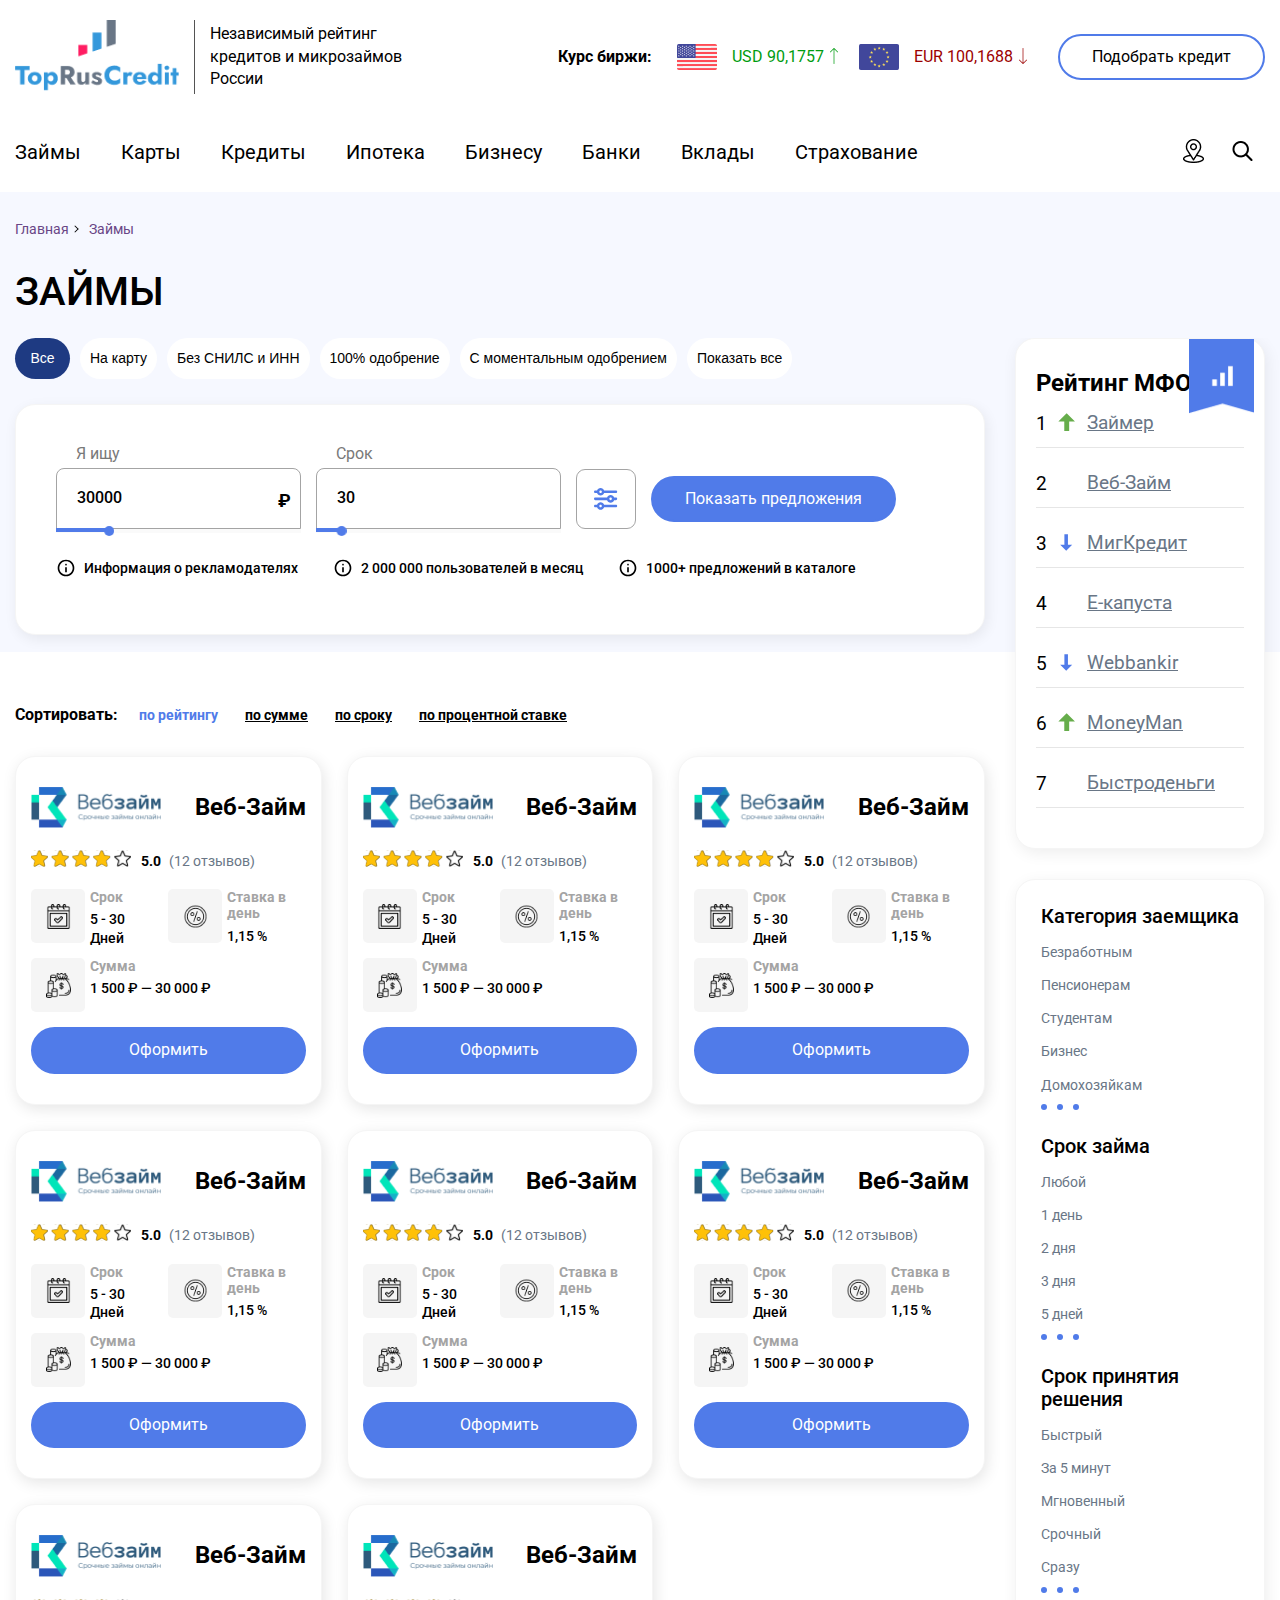
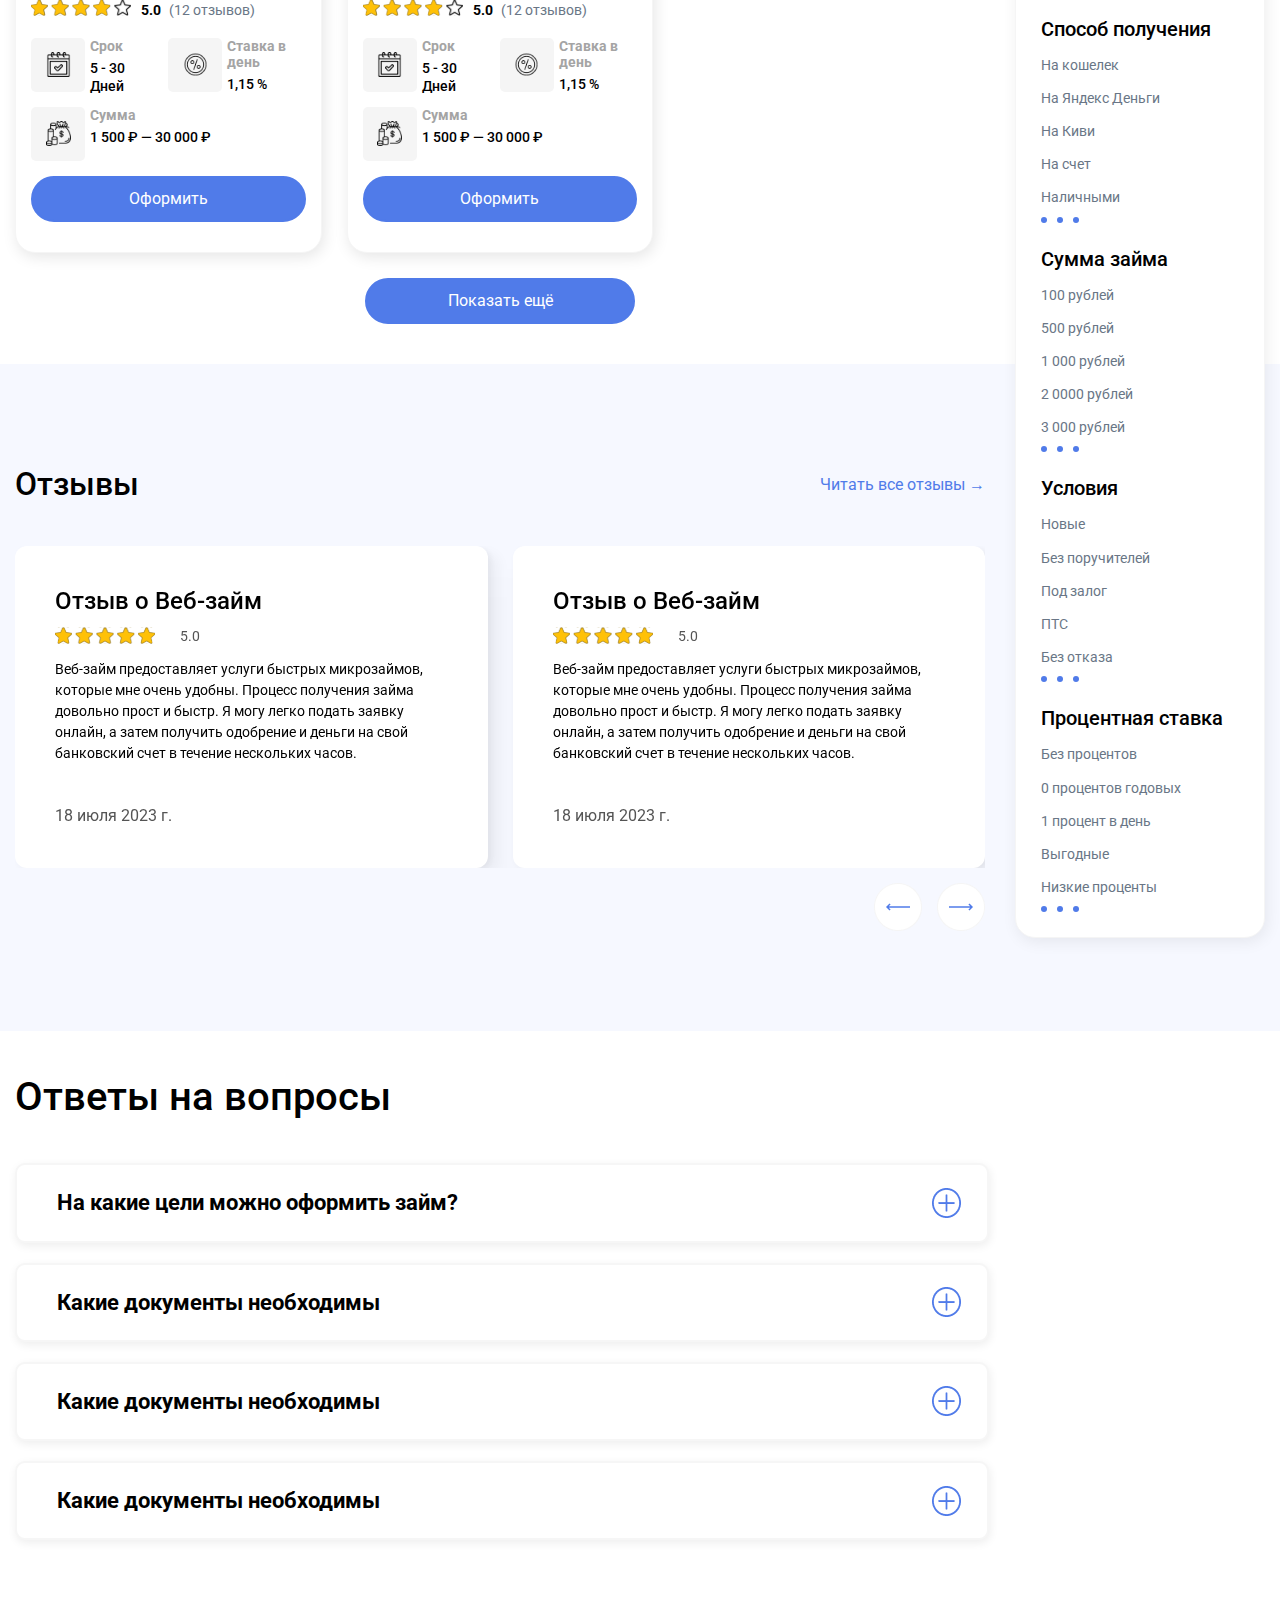
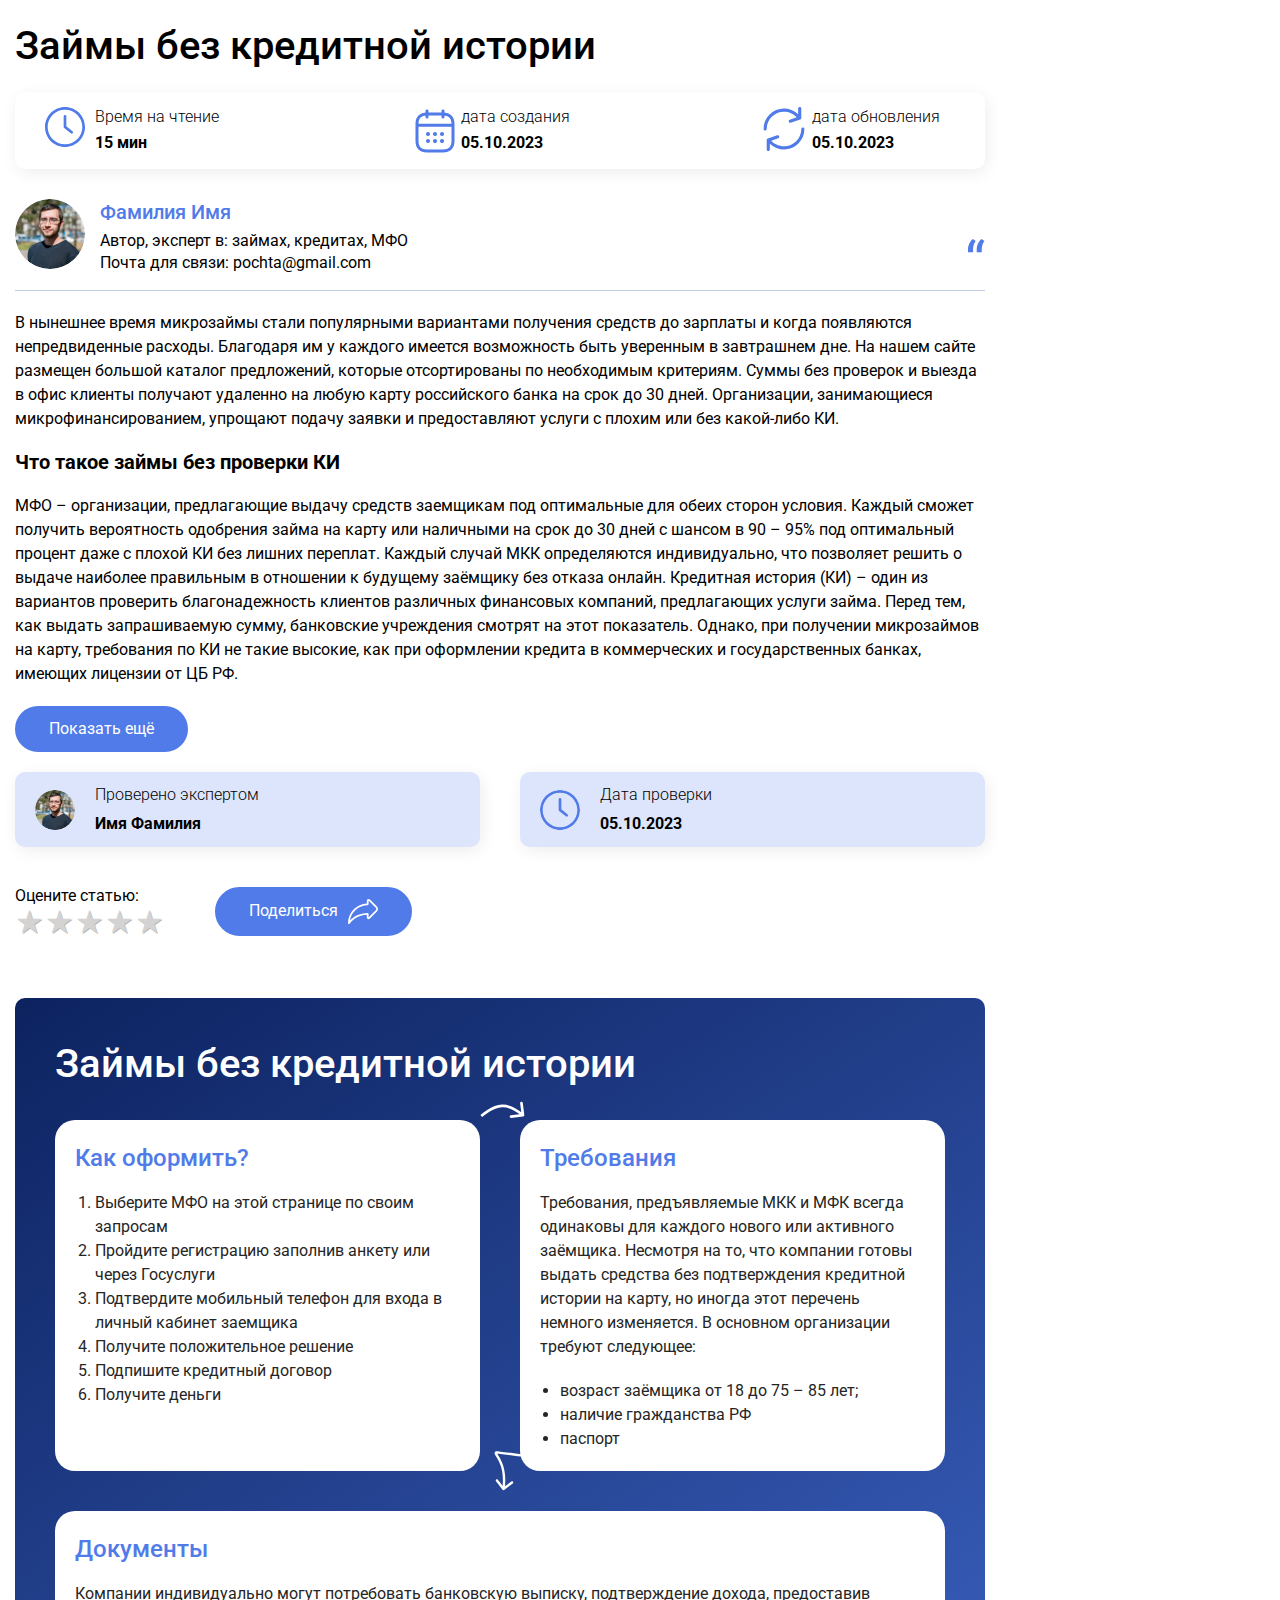
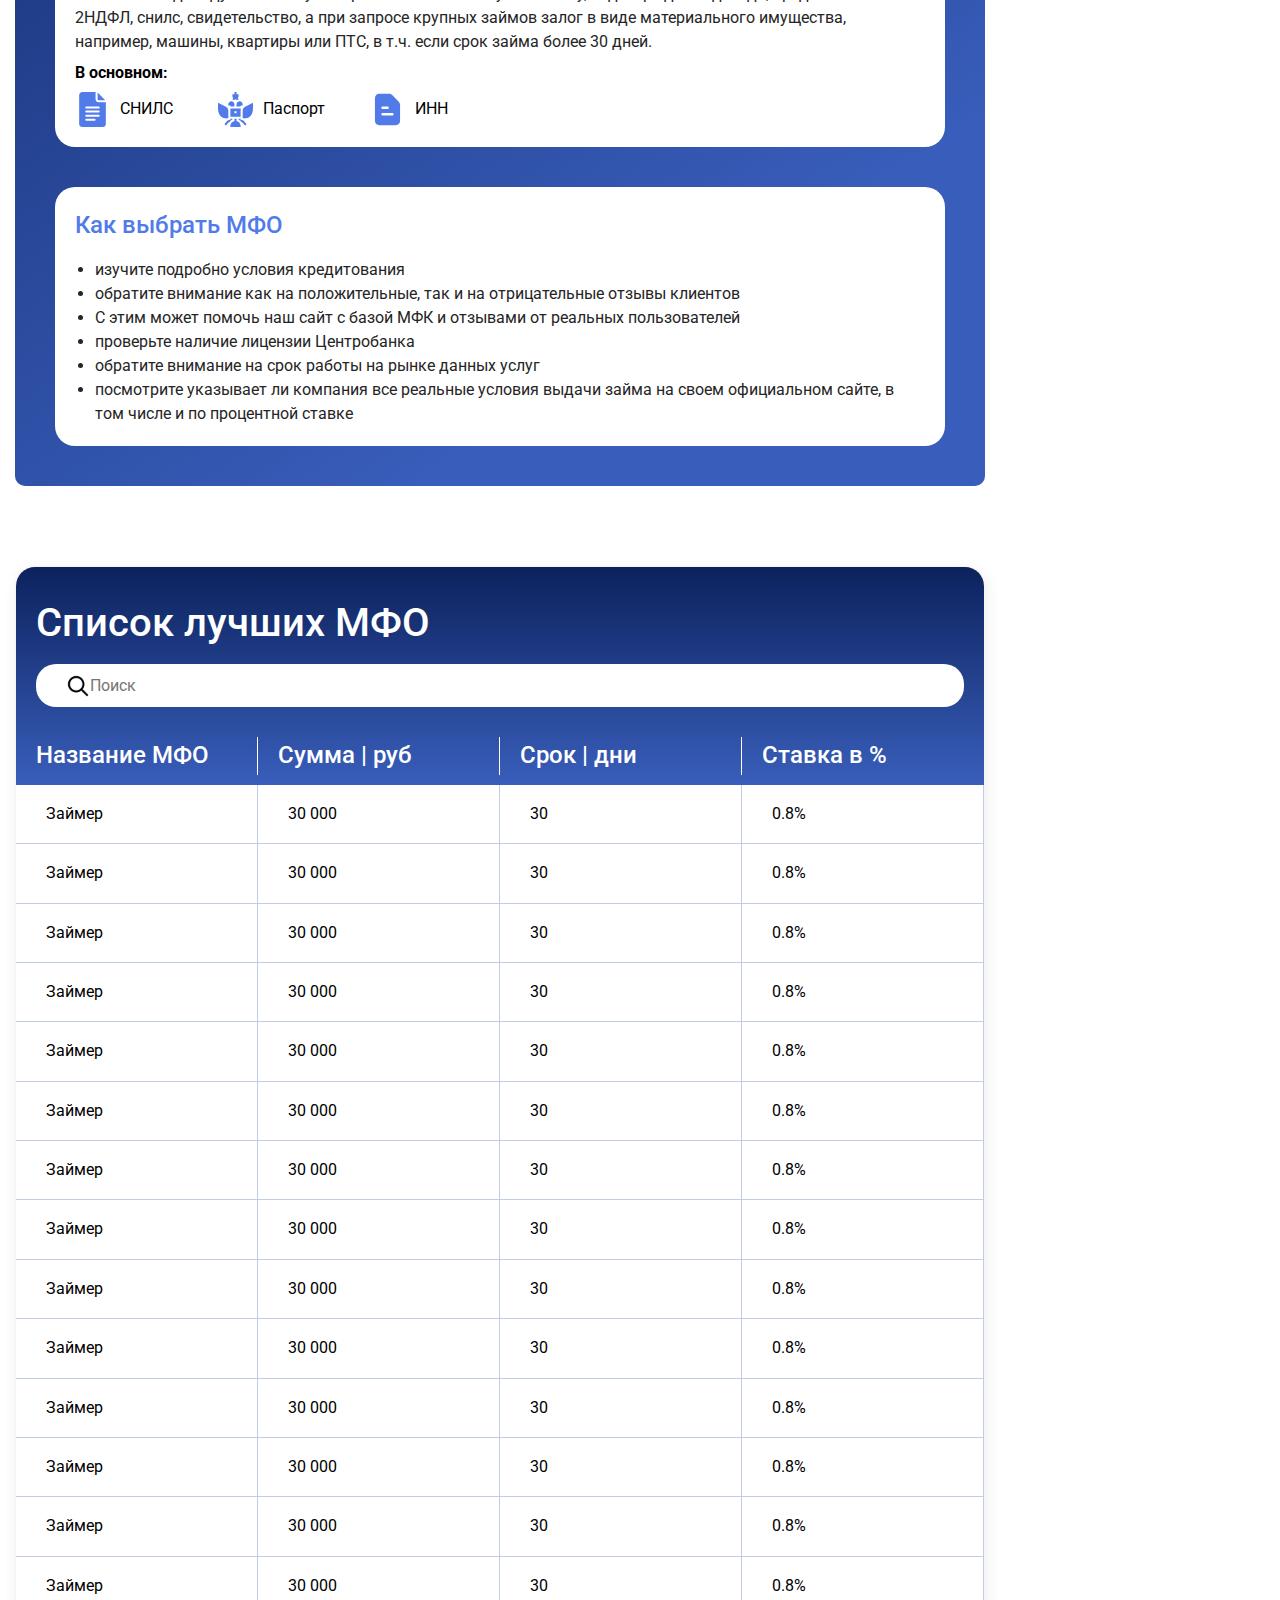
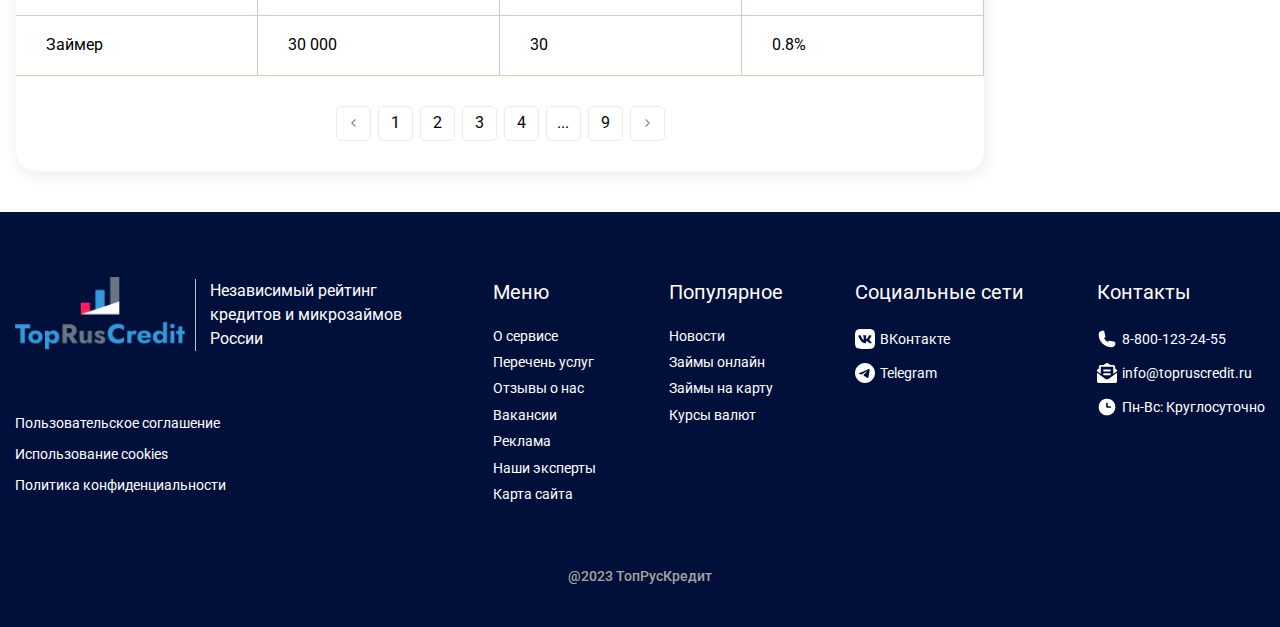
==== commit c6264d67: "uodate" ====
--- a/newspaper.html
+++ b/newspaper.html
@@ -1337,7 +1337,7 @@
                         <div class="tablelist__table">
                           
                           <div class="tablelist__content">
-                            <div class="item" data-itemsum="30000" data-itemdate="30" data-itempercent="0.8">
+                            <a href="#" class="item" data-itemsum="30000" data-itemdate="30" data-itempercent="0.8">
                               <div class="col name">
                                 Займер
                               </div>
@@ -1350,8 +1350,8 @@
                               <div class="col percent">
                                 0.8%
                               </div>
-                            </div>
-                            <div class="item" data-itemsum="30000" data-itemdate="30" data-itempercent="0.8">
+                            </a>
+                            <a href="#" class="item" data-itemsum="30000" data-itemdate="30" data-itempercent="0.8">
                               <div class="col name">
                                 Займер
                               </div>
@@ -1364,8 +1364,8 @@
                               <div class="col percent">
                                 0.8%
                               </div>
-                            </div>
-                            <div class="item" data-itemsum="30000" data-itemdate="30" data-itempercent="0.8">
+                            </a>
+                            <a href="#" class="item" data-itemsum="30000" data-itemdate="30" data-itempercent="0.8">
                               <div class="col name">
                                 Займер
                               </div>
@@ -1378,8 +1378,8 @@
                               <div class="col percent">
                                 0.8%
                               </div>
-                            </div>
-                            <div class="item" data-itemsum="30000" data-itemdate="30" data-itempercent="0.8">
+                            </a>
+                            <a href="#" class="item" data-itemsum="30000" data-itemdate="30" data-itempercent="0.8">
                               <div class="col name">
                                 Займер
                               </div>
@@ -1392,8 +1392,8 @@
                               <div class="col percent">
                                 0.8%
                               </div>
-                            </div>
-                            <div class="item" data-itemsum="30000" data-itemdate="30" data-itempercent="0.8">
+                            </a>
+                            <a href="#" class="item" data-itemsum="30000" data-itemdate="30" data-itempercent="0.8">
                               <div class="col name">
                                 Займер
                               </div>
@@ -1406,8 +1406,8 @@
                               <div class="col percent">
                                 0.8%
                               </div>
-                            </div>
-                            <div class="item" data-itemsum="30000" data-itemdate="30" data-itempercent="0.8">
+                            </a>
+                            <a href="#" class="item" data-itemsum="30000" data-itemdate="30" data-itempercent="0.8">
                               <div class="col name">
                                 Займер
                               </div>
@@ -1420,8 +1420,8 @@
                               <div class="col percent">
                                 0.8%
                               </div>
-                            </div>
-                            <div class="item" data-itemsum="30000" data-itemdate="30" data-itempercent="0.8">
+                            </a>
+                            <a href="#" class="item" data-itemsum="30000" data-itemdate="30" data-itempercent="0.8">
                               <div class="col name">
                                 Займер
                               </div>
@@ -1434,8 +1434,8 @@
                               <div class="col percent">
                                 0.8%
                               </div>
-                            </div>
-                            <div class="item" data-itemsum="30000" data-itemdate="30" data-itempercent="0.8">
+                            </a>
+                            <a href="#" class="item" data-itemsum="30000" data-itemdate="30" data-itempercent="0.8">
                               <div class="col name">
                                 Займер
                               </div>
@@ -1448,8 +1448,8 @@
                               <div class="col percent">
                                 0.8%
                               </div>
-                            </div>
-                            <div class="item" data-itemsum="30000" data-itemdate="30" data-itempercent="0.8">
+                            </a>
+                            <a href="#" class="item" data-itemsum="30000" data-itemdate="30" data-itempercent="0.8">
                               <div class="col name">
                                 Займер
                               </div>
@@ -1462,8 +1462,8 @@
                               <div class="col percent">
                                 0.8%
                               </div>
-                            </div>
-                            <div class="item" data-itemsum="30000" data-itemdate="30" data-itempercent="0.8">
+                            </a>
+                            <a href="#" class="item" data-itemsum="30000" data-itemdate="30" data-itempercent="0.8">
                               <div class="col name">
                                 Займер
                               </div>
@@ -1476,8 +1476,8 @@
                               <div class="col percent">
                                 0.8%
                               </div>
-                            </div>
-                            <div class="item" data-itemsum="30000" data-itemdate="30" data-itempercent="0.8">
+                            </a>
+                            <a href="#" class="item" data-itemsum="30000" data-itemdate="30" data-itempercent="0.8">
                               <div class="col name">
                                 Займер
                               </div>
@@ -1490,8 +1490,8 @@
                               <div class="col percent">
                                 0.8%
                               </div>
-                            </div>
-                            <div class="item" data-itemsum="30000" data-itemdate="30" data-itempercent="0.8">
+                            </a>
+                            <a href="#" class="item" data-itemsum="30000" data-itemdate="30" data-itempercent="0.8">
                               <div class="col name">
                                 Займер
                               </div>
@@ -1504,8 +1504,8 @@
                               <div class="col percent">
                                 0.8%
                               </div>
-                            </div>
-                            <div class="item" data-itemsum="30000" data-itemdate="30" data-itempercent="0.8">
+                            </a>
+                            <a href="#" class="item" data-itemsum="30000" data-itemdate="30" data-itempercent="0.8">
                               <div class="col name">
                                 Займер
                               </div>
@@ -1518,8 +1518,8 @@
                               <div class="col percent">
                                 0.8%
                               </div>
-                            </div>
-                            <div class="item" data-itemsum="30000" data-itemdate="30" data-itempercent="0.8">
+                            </a>
+                            <a href="#" class="item" data-itemsum="30000" data-itemdate="30" data-itempercent="0.8">
                               <div class="col name">
                                 Займер
                               </div>
@@ -1532,8 +1532,8 @@
                               <div class="col percent">
                                 0.8%
                               </div>
-                            </div>
-                            <div class="item" data-itemsum="30000" data-itemdate="30" data-itempercent="0.8">
+                            </a>
+                            <a href="#" class="item" data-itemsum="30000" data-itemdate="30" data-itempercent="0.8">
                               <div class="col name">
                                 Займер
                               </div>
@@ -1546,10 +1546,14 @@
                               <div class="col percent">
                                 0.8%
                               </div>
-                            </div>
+                            </a>
                           </div>
                           <div class="tablelist__pagination">
-                            <button class="tablelist__prev"></button>
+                            <button class="tablelist__prev"><svg xmlns="http://www.w3.org/2000/svg" width="20" height="20" viewBox="0 0 20 20" fill="none">
+                              <g opacity="0.5">
+                                <path d="M9.02344 9.99865L13.1484 5.87365L11.9701 4.69531L6.66677 9.99865L11.9701 15.302L13.1484 14.1236L9.02344 9.99865Z" fill="#18191F"/>
+                              </g>
+                            </svg></button>
                             <div class="tablelist__nums">
                               <button>1</button>
                               <button>2</button>
@@ -1558,7 +1562,11 @@
                               <button>...</button>
                               <button>9</button>
                             </div>
-                            <button class="tablelist__prev"></button>
+                            <button class="tablelist__prev"><svg xmlns="http://www.w3.org/2000/svg" width="20" height="20" viewBox="0 0 20 20" fill="none">
+                              <g opacity="0.5">
+                                <path d="M10.9766 9.99865L6.85156 5.87365L8.0299 4.69531L13.3332 9.99865L8.0299 15.302L6.85156 14.1236L10.9766 9.99865Z" fill="#18191F"/>
+                              </g>
+                            </svg></button>
                           </div>
                         </div>
                       </div>
--- a/style.css
+++ b/style.css
@@ -6123,8 +6123,14 @@
   display: -ms-flexbox;
   display: flex;
   width: 100%;
-  -webkit-box-sizing: border-box;
-          box-sizing: border-box;
+  color: #000;
+  text-decoration: none;
+  -webkit-box-sizing: border-box;
+          box-sizing: border-box;
+}
+
+.tablelist__content .item:Hover {
+  color: #395EBB;
 }
 
 .tablelist__content .item .col {
@@ -6135,3 +6141,63 @@
   border-right: 1px solid rgba(51, 86, 175, 0.3);
   border-bottom: 1px solid rgba(51, 86, 175, 0.3);
 }
+
+.tablelist__pagination {
+  display: -webkit-box;
+  display: -ms-flexbox;
+  display: flex;
+  -webkit-box-sizing: border-box;
+          box-sizing: border-box;
+  margin: 30px 0;
+  width: 100%;
+  -webkit-box-pack: center;
+      -ms-flex-pack: center;
+          justify-content: center;
+}
+
+.tablelist__pagination button {
+  width: 35px;
+  height: 35px;
+  -webkit-box-sizing: border-box;
+          box-sizing: border-box;
+  padding: 9px;
+  text-align: center;
+  background-color: transparent;
+  border-radius: 5px;
+  border: 1px solid #EBEBEB;
+  cursor: pointer;
+  -webkit-transition: .35s ease;
+  -o-transition: .35s ease;
+  transition: .35s ease;
+  margin: 0 3.5px;
+  display: -webkit-box;
+  display: -ms-flexbox;
+  display: flex;
+  -webkit-box-align: center;
+      -ms-flex-align: center;
+          align-items: center;
+  -webkit-box-pack: center;
+      -ms-flex-pack: center;
+          justify-content: center;
+}
+
+.tablelist__pagination button:hover {
+  border: 1px solid #395EBB;
+  background-color: #395EBB;
+  color: #fff;
+}
+
+.tablelist__pagination button.active {
+  border: 1px solid #395EBB;
+  color: #fff;
+  background-color: #395EBB;
+}
+
+.tablelist__nums {
+  display: -webkit-box;
+  display: -ms-flexbox;
+  display: flex;
+  -webkit-box-align: center;
+      -ms-flex-align: center;
+          align-items: center;
+}
